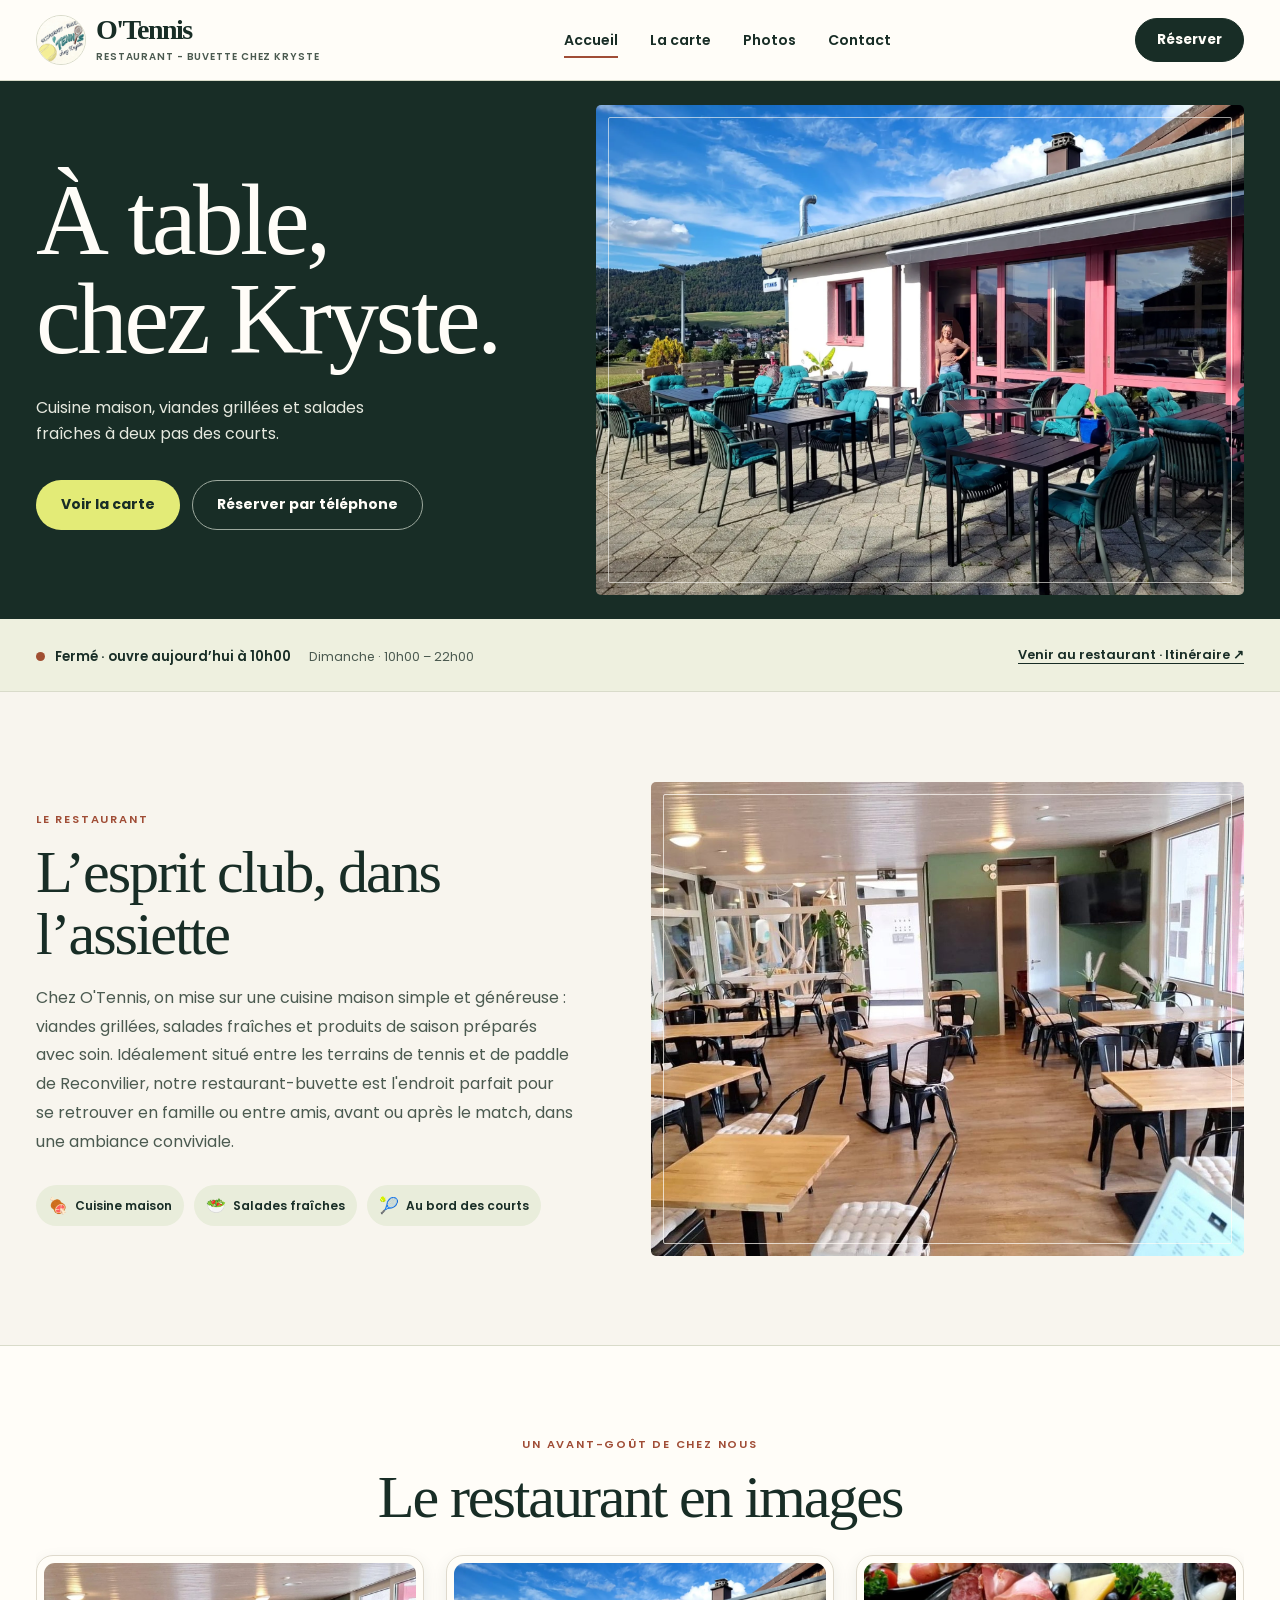
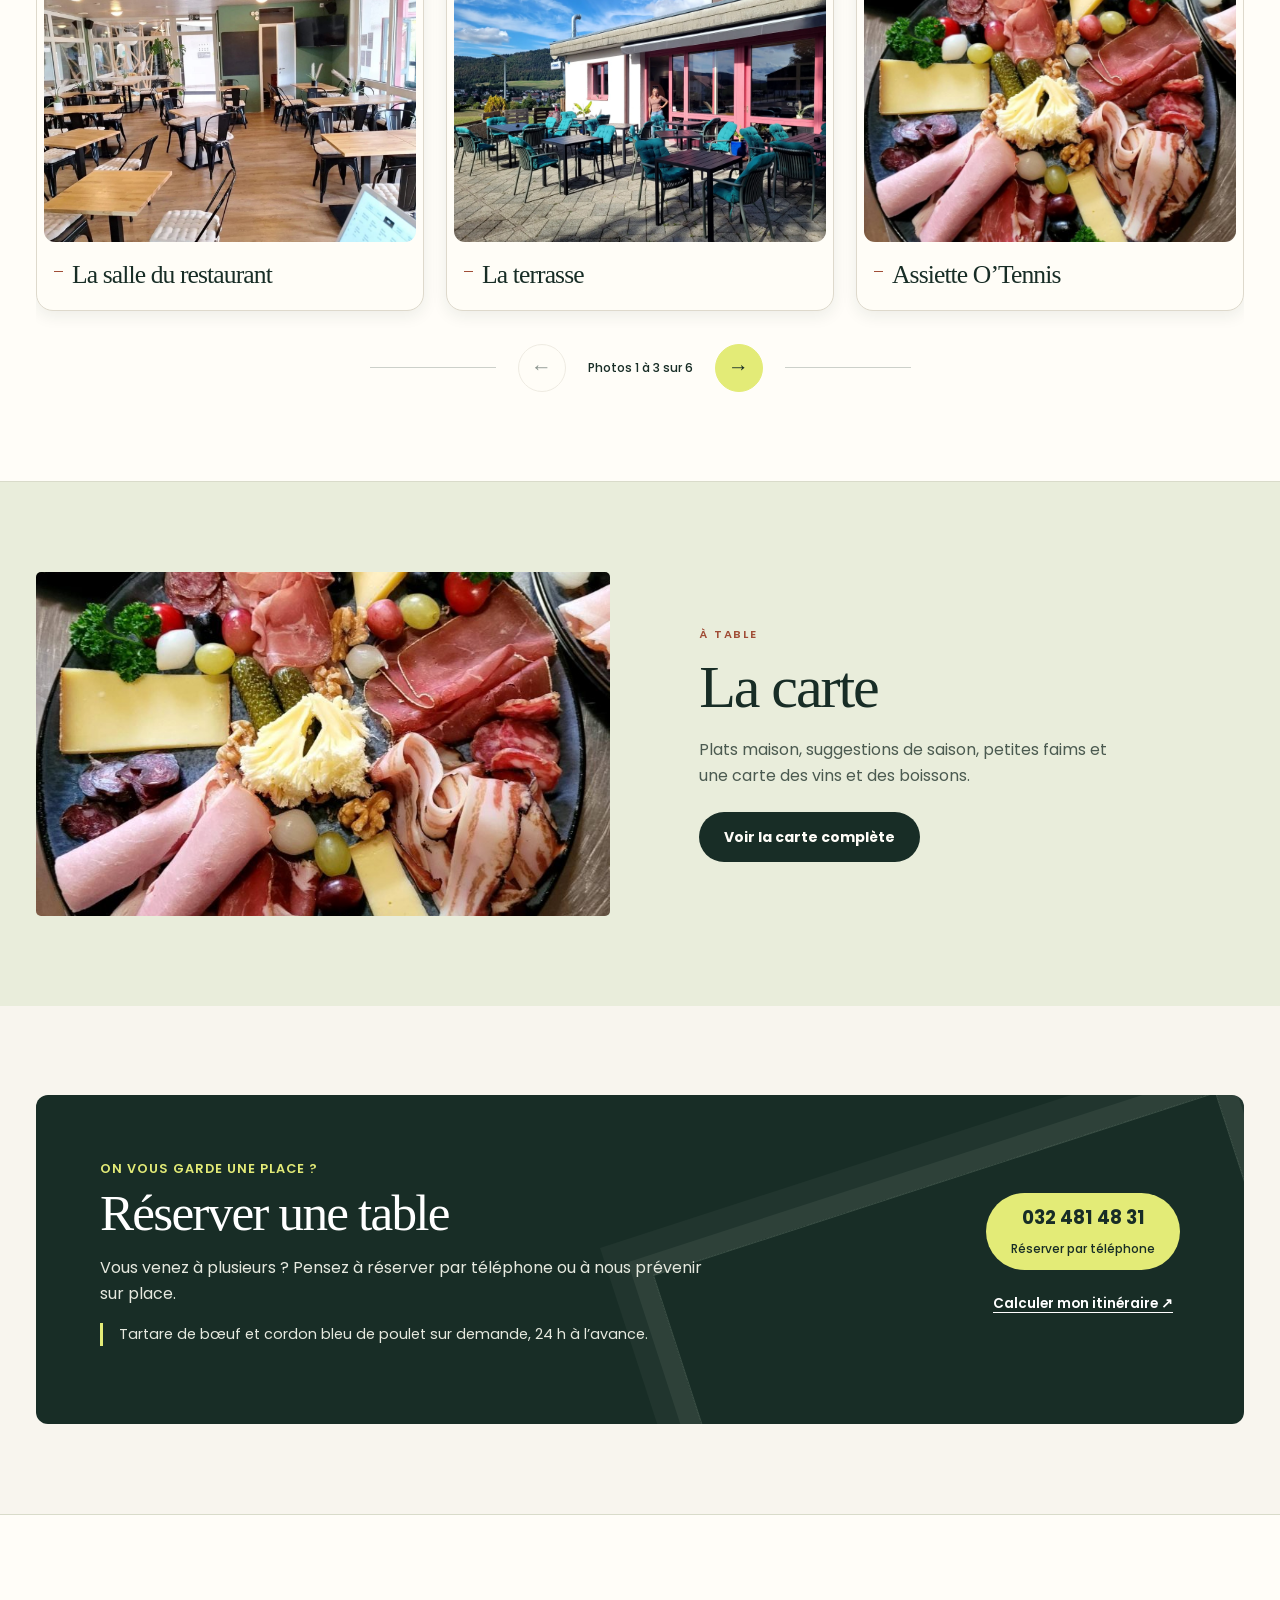
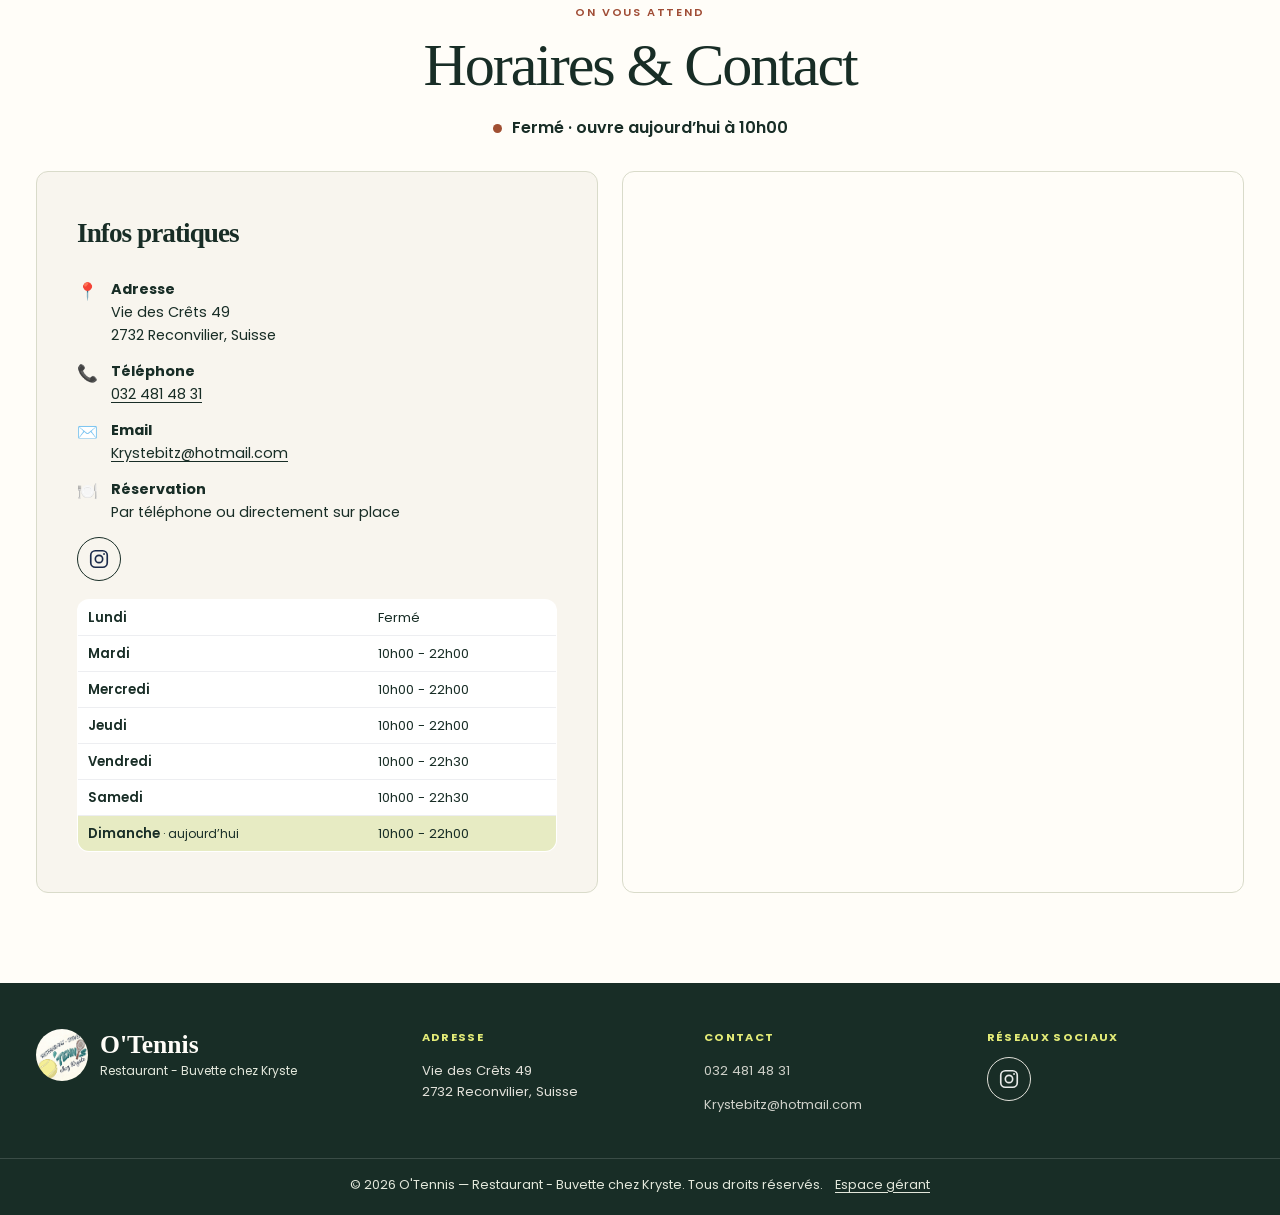
==== index.html @ 06b56db8 "Version de demonstration O'Tennis" ====
<!DOCTYPE html>
<html lang="fr">

<head>
  <meta charset="UTF-8">
  <meta name="viewport" content="width=device-width, initial-scale=1.0">
  <meta http-equiv="Content-Security-Policy"
    content="default-src 'self'; script-src 'self'; style-src 'self' 'unsafe-inline'; font-src 'self'; img-src 'self' data:; frame-src https://www.google.com; connect-src 'self'; base-uri 'self'; form-action 'self'; object-src 'none';">
  <meta name="referrer" content="strict-origin-when-cross-origin">
  <meta name="theme-color" content="#182d26">
  <title>O'Tennis - Restaurant Buvette chez Kryste | Reconvilier</title>
  <meta name="description"
    content="Restaurant-buvette O'Tennis chez Kryste, au cœur du club de tennis et paddle de Reconvilier. Cuisine maison, viandes, salades fraîches, ambiance sportive et conviviale.">
  <link rel="canonical" href="https://restaurant-buvette-otennis.ch/index.html">

  <!-- Apercu de partage (WhatsApp, Facebook, etc.) -->
  <meta property="og:type" content="website">
  <meta property="og:locale" content="fr_CH">
  <meta property="og:title" content="O'Tennis - Restaurant Buvette chez Kryste | Reconvilier">
  <meta property="og:description"
    content="Restaurant-buvette au cœur du club de tennis et paddle de Reconvilier. Cuisine maison, viandes grillées et salades fraîches.">
  <meta property="og:url" content="https://restaurant-buvette-otennis.ch/index.html">
  <meta property="og:image" content="https://restaurant-buvette-otennis.ch/image/gallery/terrasse.webp">
  <meta name="twitter:card" content="summary_large_image">
  <meta name="twitter:title" content="O'Tennis - Restaurant Buvette chez Kryste | Reconvilier">
  <meta name="twitter:description"
    content="Restaurant-buvette au cœur du club de tennis et paddle de Reconvilier. Cuisine maison, viandes grillées et salades fraîches.">
  <meta name="twitter:image" content="https://restaurant-buvette-otennis.ch/image/gallery/terrasse.webp">

  <!-- Polices : Caveat (titres) et Poppins (texte courant), hebergees localement dans fonts/ -->
  <link rel="stylesheet" href="style.css">
  <link rel="stylesheet" href="redesign.css">
  <link rel="stylesheet" href="gallery.css">

  <link rel="icon" type="image/png" sizes="32x32" href="image/favicon-32.png">
  <link rel="icon" type="image/png" sizes="192x192" href="image/favicon-192.png">
  <link rel="apple-touch-icon" sizes="180x180" href="image/apple-touch-icon.png">

  <!-- Donnees structurees pour les moteurs de recherche (horaires, adresse, telephone) -->
  <script type="application/ld+json">
  {
    "@context": "https://schema.org",
    "@type": "Restaurant",
    "name": "O'Tennis - Restaurant Buvette chez Kryste",
    "image": "https://restaurant-buvette-otennis.ch/image/gallery/terrasse.webp",
    "url": "https://restaurant-buvette-otennis.ch/",
    "telephone": "+41324814831",
    "servesCuisine": "Suisse",
    "priceRange": "CHF",
    "address": {
      "@type": "PostalAddress",
      "streetAddress": "Vie des Crêts 49",
      "postalCode": "2732",
      "addressLocality": "Reconvilier",
      "addressCountry": "CH"
    },
    "menu": "https://restaurant-buvette-otennis.ch/menu.html",
    "openingHoursSpecification": [
      {
        "@type": "OpeningHoursSpecification",
        "dayOfWeek": ["Tuesday", "Wednesday", "Thursday", "Sunday"],
        "opens": "10:00",
        "closes": "22:00"
      },
      {
        "@type": "OpeningHoursSpecification",
        "dayOfWeek": ["Friday", "Saturday"],
        "opens": "10:00",
        "closes": "22:30"
      }
    ]
  }
  </script>
</head>

<body data-page="home">
  <a class="skip-link" href="#contenu">Aller au contenu</a>

  <!-- ===================== HEADER ===================== -->
  <header class="site-header">
    <div class="header-inner">
      <a href="#accueil" class="logo-bloc">
        <!-- Logo officiel du restaurant -->
        <img src="image/logo.jpeg" alt="Logo O'Tennis - Restaurant Buvette chez Kryste">
        <div class="logo-texte">
          <span class="logo-title">O'Tennis</span>
          <p>Restaurant - Buvette chez Kryste</p>
        </div>
      </a>

      <nav class="main-nav" id="main-nav" aria-label="Navigation principale">
        <a href="#accueil" class="actif" aria-current="page">Accueil</a>
        <a href="menu.html">La carte</a>
        <a href="#galerie">Photos</a>
        <a href="#contact">Contact</a>
      </nav>
      <a class="header-call" data-call href="tel:+41324814831">Réserver</a>
      <button class="nav-toggle" aria-label="Ouvrir le menu de navigation" aria-expanded="false" aria-controls="main-nav">&#9776;</button>
    </div>
  </header>

  <main id="contenu" tabindex="-1">
  <!-- ===================== HERO / ACCUEIL ===================== -->
  <section class="hero" id="accueil">
    <div class="container hero-layout">
      <div class="hero-copy">
        <h1 class="hero-title">À table,
chez Kryste.</h1>
        <p class="accroche">Cuisine maison, viandes grillées et salades fraîches à deux pas des courts.</p>
        <div class="hero-actions">
          <a href="menu.html" class="btn" data-menu-button>Voir la carte</a>
          <a href="tel:+41324814831" class="btn btn-secondaire" data-call>Réserver par téléphone</a>
        </div>
      </div>
      <figure class="hero-image">
        <img src="image/gallery/terrasse.webp" alt="Terrasse du restaurant O’Tennis avec vue sur les collines de Reconvilier" width="2000" height="1500" fetchpriority="high">
      </figure>
    </div>
  </section>

  <div class="visit-bar">
    <div class="container visit-bar-inner">
      <div class="visit-hours">
        <p class="opening-status" data-opening-status role="status" aria-live="polite">Consultez nos horaires</p>
        <p data-today-hours>Du mardi au dimanche dès 10h00</p>
      </div>
      <a class="directions-link" data-directions href="https://www.google.com/maps/dir/?api=1&amp;destination=Vie+des+Cr%C3%AAts+49%2C+2732+Reconvilier">Venir au restaurant · Itinéraire ↗</a>
    </div>
  </div>

  <section id="menu-du-jour" class="daily-menu" aria-labelledby="daily-menu-title" hidden></section>

  <!-- ===================== PRESENTATION ===================== -->
  <section class="alt" id="presentation">
    <div class="container presentation">
      <div class="presentation-texte">
        <p class="section-soustitre">Le restaurant</p>
        <h2>L’esprit club, dans l’assiette</h2>
        <p>
          Chez O'Tennis, on mise sur une cuisine maison simple et généreuse : viandes grillées, salades fraîches
          et produits de saison préparés avec soin. Idéalement situé entre les terrains de tennis et de paddle
          de Reconvilier, notre restaurant-buvette est l'endroit parfait pour se retrouver en famille ou entre amis,
          avant ou après le match, dans une ambiance conviviale.
        </p>

        <div class="atouts">
          <div class="atout">
            <span class="emoji">🍖</span>
            Cuisine maison
          </div>
          <div class="atout">
            <span class="emoji">🥗</span>
            Salades fraîches
          </div>
          <div class="atout">
            <span class="emoji">🎾</span>
            Au bord des courts
          </div>
        </div>
      </div>

      <div class="presentation-image">
        <img id="photo-terrasse" src="image/gallery/salle.jpg" alt="La salle du restaurant O’Tennis" width="1600" height="904" loading="lazy" decoding="async">
      </div>
    </div>
  </section>

  <section id="galerie" aria-labelledby="gallery-title">
    <div class="container">
      <p class="section-soustitre">Un avant-goût de chez nous</p>
      <h2 id="gallery-title" class="section-titre">Le restaurant en images</h2>
      <div id="gallery-grid" class="gallery-grid">
        <figure class="gallery-card"><a class="gallery-photo-link" href="image/gallery/salle.jpg"><img src="image/gallery/salle.jpg" alt="La salle du restaurant" loading="lazy" width="800" height="600"></a><figcaption><h3>La salle du restaurant</h3></figcaption></figure>
        <figure class="gallery-card"><a class="gallery-photo-link" href="image/gallery/terrasse.webp"><img src="image/gallery/terrasse.webp" alt="La terrasse du restaurant" loading="lazy" width="800" height="600"></a><figcaption><h3>La terrasse</h3></figcaption></figure>
        <figure class="gallery-card"><a class="gallery-photo-link" href="image/gallery/plat-assiette.jpg"><img src="image/gallery/plat-assiette.jpg" alt="Assortiment de charcuterie et de fromages" loading="lazy" width="800" height="600"></a><figcaption><h3>Assiette O’Tennis</h3></figcaption></figure>
        <figure class="gallery-card"><a class="gallery-photo-link" href="image/gallery/plat-tagliata.jpg"><img src="image/gallery/plat-tagliata.jpg" alt="Tagliata de bœuf sur roquette avec parmesan et frites" loading="lazy" width="800" height="600"></a><figcaption><h3>Tagliata de bœuf</h3></figcaption></figure>
        <figure class="gallery-card"><a class="gallery-photo-link" href="image/gallery/plat-poulet.jpg"><img src="image/gallery/plat-poulet.jpg" alt="Blanc de poulet à la crème avec frites et tomate provençale" loading="lazy" width="800" height="600"></a><figcaption><h3>Blanc de poulet à la crème</h3></figcaption></figure>
        <figure class="gallery-card"><a class="gallery-photo-link" href="image/gallery/plat-tartare.jpg"><img src="image/gallery/plat-tartare.jpg" alt="Tartare de bœuf avec toasts, frites et condiments" loading="lazy" width="800" height="600"></a><figcaption><h3>Tartare de bœuf</h3></figcaption></figure>
      </div>
    </div>
  </section>

  <!-- ===================== MENU (apercu) ===================== -->
  <section id="menu" class="menu-teaser">
    <div class="container menu-teaser-layout">
      <div class="menu-teaser-photo">
        <img src="image/gallery/plat-assiette.jpg" alt="L’assiette de charcuterie et de fromages d’O’Tennis" width="788" height="1050" loading="lazy" decoding="async">
      </div>
      <div class="menu-teaser-copy">
        <p class="section-soustitre">À table</p>
        <h2 class="section-titre">La carte</h2>
        <p class="menu-teaser-description">Plats maison, suggestions de saison, petites faims et une carte des vins et des boissons.</p>
        <a href="menu.html" class="btn">Voir la carte complète</a>
      </div>
    </div>
  </section>

  <section id="reserver" class="reservation-section" aria-labelledby="reservation-title">
    <div class="container">
      <div class="reservation-card">
        <div>
          <p class="reservation-eyebrow">On vous garde une place ?</p>
          <h2 id="reservation-title">Réserver une table</h2>
          <p data-group-reservation>Vous venez à plusieurs ? Pensez à réserver par téléphone ou à nous prévenir sur place.</p>
          <p class="reservation-note" data-preorder-note>Tartare de bœuf et cordon bleu de poulet sur demande, 24 h à l’avance.</p>
        </div>
        <div class="reservation-actions">
          <a class="btn" data-call href="tel:+41324814831"><span data-phone-number>032 481 48 31</span><small>Réserver par téléphone</small></a>
          <a class="directions-link" data-directions href="https://www.google.com/maps/dir/?api=1&amp;destination=Vie+des+Cr%C3%AAts+49%2C+2732+Reconvilier">Calculer mon itinéraire ↗</a>
        </div>
      </div>
    </div>
  </section>

  <!-- ===================== HORAIRES & CONTACT ===================== -->
  <section class="alt" id="contact">
    <div class="container">
      <p class="section-soustitre">On vous attend</p>
      <h2 class="section-titre">Horaires &amp; Contact</h2>
      <p class="contact-status opening-status" data-opening-status role="status" aria-live="polite">Consultez nos horaires</p>

      <div class="contact-grille">
        <div class="bloc-infos">
          <h3 class="contact-panel-title">Infos pratiques</h3>
          <div class="ligne-info">
            <span class="emoji">📍</span>
            <div>
              <strong>Adresse</strong><br>
              Vie des Crêts 49<br>
              2732 Reconvilier, Suisse
            </div>
          </div>
          <div class="ligne-info">
            <span class="emoji">📞</span>
            <div>
              <strong>Téléphone</strong><br>
              <a href="tel:+41324814831">032 481 48 31</a>
            </div>
          </div>
          <div class="ligne-info">
            <span class="emoji">✉️</span>
            <div>
              <strong>Email</strong><br>
              <!-- EMPLACEMENT : email à ajouter -->
              <a href="#" data-email-user="Krystebitz" data-email-domaine="hotmail.com">Email</a>
              <noscript>Activez JavaScript pour voir l'adresse, ou appelez-nous directement.</noscript>
            </div>
          </div>
          <div class="ligne-info">
            <span class="emoji">🍽️</span>
            <div>
              <strong>Réservation</strong><br>
              Par téléphone ou directement sur place
            </div>
          </div>

          <div class="contact-reseaux">
            <a class="instagram-link" href="https://www.instagram.com/otennis_chez_kryste/" target="_blank"
              rel="noopener noreferrer" aria-label="Instagram (nouvel onglet)" title="Instagram">
              <img src="image/instagram.svg" width="22" height="22" alt="">
            </a>
          </div>

          <table class="horaires">
            <tr>
              <td>Lundi</td>
              <td>Fermé</td>
            </tr>
            <tr>
              <td>Mardi</td>
              <td>10h00 - 22h00</td>
            </tr>
            <tr>
              <td>Mercredi</td>
              <td>10h00 - 22h00</td>
            </tr>
            <tr>
              <td>Jeudi</td>
              <td>10h00 - 22h00</td>
            </tr>
            <tr>
              <td>Vendredi</td>
              <td>10h00 - 22h30</td>
            </tr>
            <tr>
              <td>Samedi</td>
              <td>10h00 - 22h30</td>
            </tr>
            <tr>
              <td>Dimanche</td>
              <td>10h00 - 22h00</td>
            </tr>
          </table>
        </div>

        <div class="carte-embed">
          <!-- Carte Google Maps : Vie des Crêts 49, 2732 Reconvilier -->
          <iframe src="https://www.google.com/maps?q=Vie+des+Cr%C3%AAts+49,+2732+Reconvilier,+Suisse&output=embed"
            loading="lazy" referrerpolicy="strict-origin-when-cross-origin" title="Carte - O'Tennis Reconvilier"
            sandbox="allow-scripts allow-same-origin allow-popups allow-popups-to-escape-sandbox">
          </iframe>
        </div>
      </div>
    </div>
  </section>
  </main>

  <!-- ===================== FOOTER ===================== -->
  <footer class="site-footer">
    <div class="container footer-inner">
      <div class="footer-col footer-logo">
        <img src="image/logo.jpeg" alt="Logo O'Tennis">
        <div>
          <strong>O'Tennis</strong><br>
          Restaurant - Buvette chez Kryste
        </div>
      </div>

      <div class="footer-col">
        <h4>Adresse</h4>
        <p>Vie des Crêts 49<br>2732 Reconvilier, Suisse</p>
      </div>

      <div class="footer-col">
        <h4>Contact</h4>
        <p><a href="tel:+41324814831">032 481 48 31</a></p>
        <!-- EMPLACEMENT : email -->
        <a href="#" data-email-user="Krystebitz" data-email-domaine="hotmail.com">Email</a>
        <noscript><br>Activez JavaScript pour voir l'adresse email.</noscript>
      </div>

      <div class="footer-col">
        <h4>Réseaux sociaux</h4>
        <div class="footer-reseaux">
          <a class="instagram-link" href="https://www.instagram.com/otennis_chez_kryste/" target="_blank"
            rel="noopener noreferrer" aria-label="Instagram (nouvel onglet)" title="Instagram">
            <img src="image/instagram.svg" width="22" height="22" alt="">
          </a>
        </div>
      </div>
    </div>

    <div class="footer-bas">
      &copy; <span id="annee-courante"></span> O'Tennis - Restaurant Buvette chez Kryste. Tous droits réservés.
      <a class="manager-link" href="admin/">Espace gérant</a>
    </div>
  </footer>

  <script src="script.js"></script>
  <script src="opening-hours.js"></script>
  <script src="gallery-carousel.js"></script>
  <script src="gallery.js"></script>
  <script src="content.js"></script>
</body>

</html>
---- style.css ----
/* ===========================================================
   O'Tennis - Restaurant Buvette chez Kryste
   Feuille de style principale
   =========================================================== */

/* Polices hebergees localement (fonts/) au lieu du CDN Google Fonts,
   pour eviter l'envoi de l'IP des visiteurs a Google. */
@font-face {
  font-family: 'Caveat';
  font-style: normal;
  font-weight: 600;
  font-display: swap;
  src: url('fonts/caveat-600.woff2') format('woff2');
}

@font-face {
  font-family: 'Caveat';
  font-style: normal;
  font-weight: 700;
  font-display: swap;
  src: url('fonts/caveat-700.woff2') format('woff2');
}

@font-face {
  font-family: 'Poppins';
  font-style: normal;
  font-weight: 400;
  font-display: swap;
  src: url('fonts/poppins-400.woff2') format('woff2');
}

@font-face {
  font-family: 'Poppins';
  font-style: normal;
  font-weight: 500;
  font-display: swap;
  src: url('fonts/poppins-500.woff2') format('woff2');
}

@font-face {
  font-family: 'Poppins';
  font-style: normal;
  font-weight: 600;
  font-display: swap;
  src: url('fonts/poppins-600.woff2') format('woff2');
}

@font-face {
  font-family: 'Poppins';
  font-style: normal;
  font-weight: 700;
  font-display: swap;
  src: url('fonts/poppins-700.woff2') format('woff2');
}

:root {
  --color-creme: #FAF6EC;
  --color-vert-tennis: #7FB069;
  --color-bleu-marine: #1B2A4A;
  --color-jaune-balle: #D4D94A;
  --color-blanc: #FFFFFF;
  --color-texte: #2B2B2B;

  --font-titre: 'Caveat', 'Segoe Script', cursive;
  --font-texte: 'Poppins', 'Segoe UI', Arial, sans-serif;

  --rayon: 14px;
  --ombre: 0 4px 14px rgba(27, 42, 74, 0.12);
}

* {
  box-sizing: border-box;
}

html {
  scroll-behavior: smooth;
}

body {
  margin: 0;
  font-family: var(--font-texte);
  background-color: var(--color-creme);
  color: var(--color-texte);
  line-height: 1.6;
}

img {
  max-width: 100%;
  display: block;
}

h1,
h2,
h3 {
  font-family: var(--font-titre);
  color: var(--color-bleu-marine);
  letter-spacing: 0.5px;
}

a {
  color: inherit;
  text-decoration: none;
}

.container {
  max-width: 1100px;
  margin: 0 auto;
  padding: 0 20px;
}

/* ===================== HEADER ===================== */

.site-header {
  background-color: var(--color-blanc);
  box-shadow: var(--ombre);
  position: sticky;
  top: 0;
  z-index: 100;
}

.header-inner {
  display: flex;
  align-items: center;
  justify-content: space-between;
  padding: 12px 20px;
  max-width: 1100px;
  margin: 0 auto;
  flex-wrap: wrap;
  gap: 12px;
}

.logo-bloc {
  display: flex;
  align-items: center;
  gap: 14px;
  text-decoration: none;
}

/* Emplacement du logo : remplacer image/logo.jpeg par le fichier definitif si besoin */
.logo-bloc img {
  height: 64px;
  width: auto;
  border-radius: 50%;
}

.logo-texte h1 {
  margin: 0;
  font-size: 1.8rem;
  line-height: 1;
}

.logo-texte p {
  margin: 0;
  font-size: 0.85rem;
  color: var(--color-vert-tennis);
  font-weight: 600;
  text-transform: uppercase;
  letter-spacing: 1px;
}

nav.main-nav {
  display: flex;
  gap: 24px;
}

nav.main-nav a {
  font-weight: 600;
  color: var(--color-bleu-marine);
  padding: 8px 4px;
  border-bottom: 3px solid transparent;
  transition: border-color 0.2s ease, color 0.2s ease;
}

nav.main-nav a:hover,
nav.main-nav a.actif {
  border-color: var(--color-vert-tennis);
  color: var(--color-vert-tennis);
}

.nav-toggle {
  display: none;
  background: none;
  border: none;
  font-size: 1.8rem;
  color: var(--color-bleu-marine);
  cursor: pointer;
}

.logo-bloc { min-width: 0; }
.main-nav { order: 2; }
.header-call {
  order: 3;
  display: inline-flex;
  align-items: center;
  justify-content: center;
  min-height: 44px;
  padding: 10px 16px;
  border-radius: 50px;
  background: var(--color-jaune-balle);
  color: var(--color-bleu-marine);
  font-size: 0.85rem;
  font-weight: 700;
  white-space: nowrap;
}
.header-call:hover { background: #c8ce38; }
.nav-toggle { order: 4; min-width: 44px; min-height: 44px; }

/* ===================== HERO ===================== */

.hero {
  position: relative;
  background-color: var(--color-bleu-marine);
  color: var(--color-blanc);
  padding: 90px 20px;
  text-align: center;
}

.hero h2 {
  color: var(--color-blanc);
  font-size: 3rem;
  margin: 0 0 10px;
}

.hero p.accroche {
  font-size: 1.25rem;
  max-width: 600px;
  margin: 0 auto 30px;
}

.horaires-rapides {
  display: flex;
  flex-wrap: wrap;
  justify-content: center;
  gap: 16px;
  margin-bottom: 30px;
}

.horaires-rapides .case {
  background: rgba(255, 255, 255, 0.12);
  border: 1px solid rgba(255, 255, 255, 0.35);
  border-radius: var(--rayon);
  padding: 10px 18px;
  font-size: 0.95rem;
}

.btn {
  display: inline-block;
  background-color: var(--color-jaune-balle);
  color: var(--color-bleu-marine);
  font-weight: 700;
  padding: 14px 32px;
  border-radius: 50px;
  box-shadow: var(--ombre);
  transition: transform 0.15s ease, background-color 0.15s ease;
}

.btn:hover {
  transform: translateY(-2px);
  background-color: var(--color-vert-tennis);
  color: var(--color-blanc);
}

.hero .btn + .btn {
  margin-left: 16px;
}

.hero-actions { display: flex; flex-wrap: wrap; justify-content: center; gap: 14px; }
.hero-actions .btn + .btn { margin-left: 0; }
.hero .btn-secondaire { color: var(--color-blanc); border-color: rgba(255, 255, 255, 0.65); }
.hero .btn-secondaire:hover { color: var(--color-bleu-marine); background: var(--color-blanc); }

/* ===================== VENIR / RESERVER ===================== */

.visit-bar { background: var(--color-blanc); border-bottom: 1px solid rgba(27, 42, 74, 0.1); }
.visit-bar-inner { display: flex; flex-wrap: wrap; justify-content: space-between; align-items: center; gap: 16px 30px; padding-block: 22px; }
.visit-hours p { margin: 0; }
.visit-hours [data-today-hours] { margin-top: 4px; color: #555; font-size: 0.85rem; }
.opening-status { color: var(--color-bleu-marine); font-weight: 600; overflow-wrap: anywhere; }
.opening-status::before { content: ''; display: inline-block; width: 9px; height: 9px; border-radius: 50%; margin-right: 10px; background: #8a8a8a; }
.opening-status[data-state="open"]::before { background: #37783b; }
.opening-status[data-state="closed"]::before { background: #a04f32; }
.directions-link { display: inline-flex; align-items: center; min-height: 44px; color: var(--color-bleu-marine); font-weight: 600; text-decoration: underline; text-underline-offset: 4px; }
.directions-link:hover { text-decoration-thickness: 2px; }
.contact-status { text-align: center; margin: 0 0 30px; }
.horaires tr.is-today { background: #f0f2cf; }
.horaires tr.is-today td:first-child::after { content: ' · aujourd’hui'; font-size: 0.75rem; font-weight: 400; }
.reservation-section { scroll-margin-top: 110px; }
.reservation-card { display: grid; grid-template-columns: minmax(0, 1fr) auto; gap: 40px; align-items: center; padding: 36px 40px; border-radius: var(--rayon); color: var(--color-blanc); background: var(--color-bleu-marine); }
.reservation-eyebrow { margin: 0 0 6px; text-transform: uppercase; color: var(--color-jaune-balle); font-weight: 600; letter-spacing: 1px; font-size: 0.8rem; }
.reservation-card h2 { margin: 0 0 12px; color: var(--color-blanc); font-size: 2.4rem; }
.reservation-card p { max-width: 620px; }
.reservation-note { padding-left: 16px; border-left: 3px solid var(--color-jaune-balle); font-size: 0.9rem; }
.reservation-actions { display: flex; flex-direction: column; align-items: center; gap: 12px; }
.reservation-actions .btn { text-align: center; }
.reservation-actions .btn small { display: block; margin-top: 2px; font-size: 0.75rem; font-weight: 500; }
.reservation-actions .directions-link { color: var(--color-blanc); font-size: 0.85rem; }

.btn-secondaire {
  background-color: transparent;
  border: 2px solid var(--color-bleu-marine);
  color: var(--color-bleu-marine);
}

.btn-secondaire:hover {
  background-color: var(--color-bleu-marine);
  color: var(--color-blanc);
}

/* ===================== SECTIONS GENERALES ===================== */

section {
  padding: 60px 0;
}

section.alt {
  background-color: var(--color-blanc);
}

.section-titre {
  text-align: center;
  margin-bottom: 10px;
  font-size: 2.4rem;
}

.section-soustitre {
  text-align: center;
  color: var(--color-vert-tennis);
  font-weight: 600;
  margin-bottom: 40px;
  text-transform: uppercase;
  letter-spacing: 1px;
  font-size: 0.9rem;
}

/* ===================== MENU DU JOUR ===================== */

.daily-menu[hidden], .daily-menu-photo[hidden] { display: none; }

.daily-menu {
  padding: 40px 0;
  scroll-margin-top: 100px;
}

.daily-menu-card {
  display: flex;
  flex-wrap: wrap;
  overflow: hidden;
  background: var(--color-blanc);
  border: 1px solid rgba(27, 42, 74, 0.12);
  border-top: 5px solid var(--color-jaune-balle);
  border-radius: var(--rayon);
  box-shadow: var(--ombre);
}

.daily-menu-content { flex: 1 1 440px; padding: 30px 36px; min-width: 0; }
.daily-menu-heading { display: flex; flex-wrap: wrap; align-items: center; justify-content: space-between; gap: 16px; }
.daily-menu-eyebrow { margin: 0 0 4px; color: var(--color-bleu-marine); font-size: 0.78rem; font-weight: 600; letter-spacing: 1px; text-transform: uppercase; }
.daily-menu h2 { margin: 0; font-size: 2.6rem; line-height: 1.1; }
.daily-menu-date { display: block; margin-top: 8px; font-size: 0.85rem; color: #555; }
.daily-menu-price { margin: 0; padding: 10px 18px; border-radius: 50px; background: var(--color-jaune-balle); color: var(--color-bleu-marine); font-size: 1.15rem; font-weight: 700; }
.daily-menu-courses { display: grid; gap: 14px; margin: 24px 0 0; }
.daily-menu-course { border-top: 1px solid rgba(27, 42, 74, 0.1); padding-top: 12px; }
.daily-menu-course dt { font-size: 0.75rem; color: #555; font-weight: 600; text-transform: uppercase; letter-spacing: 0.6px; }
.daily-menu-course dd { margin: 3px 0 0; white-space: pre-line; }
.daily-menu-content, .daily-menu-price { overflow-wrap: anywhere; }
.daily-menu-photo { flex: 1 1 260px; width: 32%; max-height: 400px; object-fit: cover; }

@media (max-width: 600px) {
  .daily-menu { padding: 24px 0; }
  .daily-menu-content { padding: 24px; }
  .daily-menu-photo { width: 100%; flex-basis: 100%; max-height: 240px; }
}

/* ===================== PRESENTATION ===================== */

.presentation {
  display: flex;
  align-items: center;
  gap: 40px;
  flex-wrap: wrap;
}

.presentation-texte {
  flex: 1 1 320px;
}

.presentation-image {
  flex: 1 1 320px;
}

/* Emplacement photo du lieu / des plats */
.presentation-image img {
  width: 100%;
  height: auto;
  aspect-ratio: 4 / 3;
  border-radius: var(--rayon);
  box-shadow: var(--ombre);
  object-fit: cover;
  object-position: center;
  background-color: #e9e4d4;
}

.presentation-image img.photo-manquante {
  display: flex;
  align-items: center;
  justify-content: center;
  color: #1B2A4A;
  font-weight: 600;
}

.atouts {
  display: flex;
  gap: 20px;
  flex-wrap: wrap;
  margin-top: 30px;
}

.atouts .atout {
  flex: 1 1 150px;
  text-align: center;
  background-color: var(--color-creme);
  padding: 16px;
  border-radius: var(--rayon);
}

.atouts .atout .emoji {
  font-size: 2rem;
  display: block;
  margin-bottom: 6px;
}

/* ===================== MENU ===================== */

.menu-nav {
  display: flex;
  flex-wrap: wrap;
  justify-content: center;
  gap: 10px;
  margin-bottom: 40px;
}

.menu-nav a {
  background-color: var(--color-blanc);
  border: 1px solid var(--color-vert-tennis);
  color: var(--color-bleu-marine);
  padding: 8px 16px;
  border-radius: 50px;
  font-size: 0.9rem;
  font-weight: 600;
}

.menu-nav a:hover {
  background-color: var(--color-vert-tennis);
  color: var(--color-blanc);
}

.menu-nav [role="tab"] { min-height: 44px; text-align: center; }
.menu-nav [aria-selected="true"] { background: var(--color-bleu-marine); border-color: var(--color-bleu-marine); color: var(--color-blanc); }
.categorie-menu[hidden] { display: none; }
.categorie-menu[role="tabpanel"]:focus-visible { outline: 3px solid var(--color-vert-tennis); outline-offset: 8px; }

.categorie-menu {
  margin-bottom: 50px;
  scroll-margin-top: 90px;
}

.categorie-menu h3 {
  font-size: 1.9rem;
  border-bottom: 3px solid var(--color-jaune-balle);
  display: inline-block;
  padding-bottom: 4px;
  margin-bottom: 6px;
}

.menu-group-title { color: var(--color-bleu-marine); margin-top: 24px; }
.menu-notice { text-align: center; }
.liste-simple .menu-list-content { min-width: 0; flex: 1; }
.liste-simple .plat-entete { flex-wrap: wrap; }
.liste-simple .plat-prix { color: var(--color-texte); white-space: normal; }
.menu-item-name { overflow-wrap: anywhere; }
.plat-photo[hidden], .article-photo[hidden] { display: none; }
.restaurant-announcement { background: var(--color-jaune-balle); padding: 18px 0; color: var(--color-bleu-marine); }
.restaurant-announcement p { white-space: pre-line; margin-block: 0; font-weight: 500; }
.presentation-texte > p:not(.section-soustitre), .plat-description { white-space: pre-line; }
.manager-link { display: inline-block; margin-left: 16px; text-decoration: underline; text-underline-offset: 3px; }
a:focus-visible, button:focus-visible { outline: 3px solid var(--color-vert-tennis); outline-offset: 4px; }
@media (prefers-reduced-motion: reduce) { html { scroll-behavior: auto; } }

/* Apparition douce des blocs, uniquement quand le navigateur les affiche. */
@media (prefers-reduced-motion: no-preference) {
  .scroll-reveal {
    animation: scroll-reveal 650ms cubic-bezier(0.22, 1, 0.36, 1);
  }

  .scroll-reveal:focus-within {
    animation: none;
  }

  @keyframes scroll-reveal {
    from { opacity: 0; transform: translateY(24px); }
    to { opacity: 1; transform: translateY(0); }
  }
}

.categorie-note {
  font-style: italic;
  color: var(--color-vert-tennis);
  margin-top: -4px;
  margin-bottom: 20px;
  font-size: 0.9rem;
}

.plats {
  display: grid;
  grid-template-columns: repeat(auto-fill, minmax(280px, 1fr));
  gap: 18px;
  align-items: start;
}

.plat {
  background-color: var(--color-blanc);
  border-radius: var(--rayon);
  padding: 16px 20px;
  box-shadow: var(--ombre);
}

/* Photo d'article (optionnelle) : reste absente si aucun fichier n'est fourni dans image/articles/ */
.plat-photo {
  width: 100%;
  height: 120px;
  object-fit: contain;
  object-position: center;
  border-radius: 8px;
  margin-bottom: 12px;
  display: block;
}

.plat-entete {
  display: flex;
  justify-content: space-between;
  align-items: baseline;
  gap: 10px;
}

.plat-entete h4 {
  margin: 0;
  font-size: 1.1rem;
  font-family: var(--font-texte);
  font-weight: 700;
  color: var(--color-bleu-marine);
}

.plat-prix {
  font-weight: 700;
  color: var(--color-vert-tennis);
  white-space: nowrap;
}

.plat-prix.indisponible {
  color: #B0795A;
  font-size: 0.85rem;
  font-style: italic;
}

.plat-description {
  margin: 6px 0 0;
  font-size: 0.92rem;
  color: #555;
}

.plat-tailles {
  display: flex;
  gap: 14px;
  font-size: 0.85rem;
  margin-top: 6px;
  color: var(--color-bleu-marine);
}

/* Liste simple (boissons, vins) */
.liste-simple {
  display: grid;
  grid-template-columns: repeat(auto-fill, minmax(240px, 1fr));
  gap: 12px 18px;
  list-style: none;
  padding: 0;
  margin: 0;
}

.liste-simple li {
  display: flex;
  align-items: center;
  gap: 10px;
  background-color: var(--color-blanc);
  border-radius: var(--rayon);
  box-shadow: var(--ombre);
  padding: 10px 18px;
}

/* Photo d'article (optionnelle) : reste absente si aucun fichier n'est fourni dans image/articles/ */
.article-photo {
  width: 40px;
  height: 40px;
  object-fit: cover;
  border-radius: 8px;
  flex-shrink: 0;
  display: block;
}

/* ===================== CONTACT / HORAIRES ===================== */

.contact-grille {
  display: grid;
  grid-template-columns: 1fr 1fr;
  gap: 40px;
}

.bloc-infos .ligne-info {
  display: flex;
  gap: 12px;
  margin-bottom: 18px;
  align-items: flex-start;
}

.bloc-infos .ligne-info .emoji {
  font-size: 1.4rem;
}

.contact-reseaux {
  margin-bottom: 18px;
}

.instagram-link {
  display: inline-flex;
  align-items: center;
  justify-content: center;
  width: 44px;
  height: 44px;
  border: 1px solid currentColor;
  border-radius: 50%;
}

.instagram-link img {
  display: block;
  width: 22px;
  height: 22px;
}

.instagram-link:hover {
  background-color: rgba(27, 42, 74, 0.08);
}

.instagram-link:focus-visible {
  outline: 2px solid currentColor;
  outline-offset: 4px;
}

table.horaires {
  width: 100%;
  border-collapse: collapse;
  margin-top: 10px;
  background-color: var(--color-blanc);
  border-radius: var(--rayon);
  overflow: hidden;
  box-shadow: var(--ombre);
}

table.horaires td {
  padding: 10px 16px;
  border-bottom: 1px solid rgba(27, 42, 74, 0.08);
}

table.horaires tr:last-child td {
  border-bottom: none;
}

table.horaires td:first-child {
  font-weight: 600;
  color: var(--color-bleu-marine);
}

.carte-embed {
  border-radius: var(--rayon);
  overflow: hidden;
  box-shadow: var(--ombre);
  min-height: 320px;
}

.carte-embed iframe {
  width: 100%;
  height: 100%;
  min-height: 320px;
  border: 0;
}

/* ===================== FOOTER ===================== */

footer.site-footer {
  background-color: var(--color-bleu-marine);
  color: var(--color-creme);
  padding: 40px 0 20px;
}

.footer-inner {
  display: flex;
  flex-wrap: wrap;
  justify-content: space-between;
  gap: 30px;
}

.footer-logo {
  display: flex;
  align-items: center;
  gap: 12px;
}

.footer-logo img {
  height: 50px;
  border-radius: 50%;
}

.footer-col h4 {
  color: var(--color-jaune-balle);
  font-family: var(--font-texte);
  font-size: 1rem;
  margin: 0 0 10px;
  text-transform: uppercase;
  letter-spacing: 1px;
}

.footer-col p,
.footer-col a {
  font-size: 0.9rem;
  color: var(--color-creme);
  opacity: 0.9;
}

.footer-reseaux {
  display: flex;
  gap: 12px;
  margin-top: 8px;
}

.footer-reseaux a {
  border: 1px solid var(--color-creme);
  border-radius: 50%;
  width: 34px;
  height: 34px;
  display: flex;
  align-items: center;
  justify-content: center;
  font-size: 0.9rem;
}

.footer-reseaux .instagram-link {
  width: 44px;
  height: 44px;
}

.footer-reseaux .instagram-link img {
  filter: brightness(0) invert(1);
}

.footer-reseaux .instagram-link:hover {
  background-color: rgba(255, 255, 255, 0.12);
}

.footer-bas {
  text-align: center;
  margin-top: 30px;
  padding-top: 16px;
  border-top: 1px solid rgba(255, 255, 255, 0.15);
  font-size: 0.8rem;
  opacity: 0.7;
}

/* ===================== RESPONSIVE ===================== */

@media (max-width: 768px) {
  .header-inner { flex-wrap: nowrap; gap: 10px; }
  .logo-bloc { margin-right: auto; }
  .reservation-card { grid-template-columns: 1fr; gap: 20px; padding: 28px; }
  .reservation-actions { align-items: flex-start; }
  nav.main-nav {
    display: none;
    position: absolute;
    top: 100%;
    left: 0;
    right: 0;
    background-color: var(--color-blanc);
    flex-direction: column;
    padding: 10px 20px 20px;
    box-shadow: var(--ombre);
  }

  nav.main-nav.ouvert {
    display: flex;
  }

  .nav-toggle {
    display: block;
  }

  .hero h2 {
    font-size: 2.1rem;
  }

  .hero p.accroche {
    font-size: 1.05rem;
  }

  .contact-grille {
    grid-template-columns: 1fr;
  }

  .presentation {
    flex-direction: column;
  }
}

@media (max-width: 520px) {
  .header-inner { padding-inline: 12px; gap: 8px; }
  .logo-bloc { gap: 8px; }
  .logo-bloc img { height: 42px; }
  .logo-texte h1 { font-size: 1.45rem; }
  .logo-texte p { display: none; }
  .header-call { font-size: 0.73rem; padding-inline: 12px; }
  .nav-toggle { padding: 0; min-width: 36px; }
  .hero { padding: 56px 0; }
  .hero-actions { flex-direction: column; align-items: center; }
  .hero-actions .btn { width: 100%; max-width: 320px; }
  .visit-bar-inner { gap: 8px; }
  .menu-nav { gap: 8px; margin-bottom: 24px; }
  .menu-nav a { padding: 10px 12px; font-size: 0.8rem; }
  .reservation-card { padding: 24px; }
}

@media print {
  .categorie-menu[hidden] { display: block !important; }
  .menu-nav, .header-call, .nav-toggle, .visit-bar, .reservation-section { display: none; }
  .site-header { position: static; }
  .categorie-menu { break-inside: avoid; }
}
---- redesign.css ----
/* The public pages share the colours and typography of the clubhouse. */
body[data-page] {
  --paper: #f8f5ee;
  --white-paper: #fffdf8;
  --ink: #182d26;
  --muted: #4b5a50;
  --tennis: #e3eb77;
  --clay: #a04d36;
  --line: #d9dbca;
  --color-creme: var(--paper);
  --color-bleu-marine: var(--ink);
  --color-vert-tennis: #49644a;
  --color-jaune-balle: var(--tennis);
  --color-texte: var(--ink);
  --font-titre: Georgia, 'Times New Roman', serif;
  --rayon: 12px;
  --ombre: 0 14px 32px rgba(24, 45, 38, 0.09);
}

.container, .header-inner { width: min(100% - 72px, 1240px); max-width: none; padding-inline: 0; }
body[data-page] section { scroll-margin-top: 100px; }
body[data-page] main:focus { outline: none; }
body[data-page] h1, body[data-page] h2, body[data-page] h3 { letter-spacing: -0.035em; }
.skip-link { position: fixed; inset: 8px auto auto 8px; z-index: 300; transform: translateY(-150%); padding: 12px 18px; background: var(--tennis); color: var(--ink); font-weight: 700; }
.skip-link:focus { transform: none; }
body[data-page] :is(a, button):focus-visible { outline: 3px solid var(--clay); outline-offset: 4px; }
body[data-page] :is(.hero, .menu-masthead, .reservation-card, .site-footer) :is(a, button):focus-visible { outline-color: var(--tennis); }

/* Masthead and shared actions */
.site-header { background: var(--white-paper); border-bottom: 1px solid var(--line); box-shadow: none; }
.header-inner { min-height: 80px; padding-block: 10px; column-gap: 20px; }
.logo-bloc { gap: 10px; }
.logo-bloc img { width: 50px; height: 50px; object-fit: cover; border: 1px solid var(--line); }
.logo-title { display: block; color: var(--ink); font: 700 1.75rem/1 var(--font-titre); letter-spacing: -0.055em; }
.logo-texte p { margin-top: 5px; color: var(--muted); font-size: 0.62rem; letter-spacing: 0.09em; }
nav.main-nav { gap: clamp(16px, 2.5vw, 34px); }
nav.main-nav a { position: relative; font-size: 0.88rem; border: 0; padding: 10px 0; }
nav.main-nav a.actif, nav.main-nav a:hover { color: var(--ink); }
nav.main-nav a.actif::after, nav.main-nav a:hover::after { content: ''; position: absolute; bottom: 3px; inset-inline: 0; height: 2px; background: var(--clay); }
.header-call { padding-inline: 21px; border: 1px solid var(--ink); background: var(--ink); color: var(--white-paper); }
.header-call:hover { border-color: var(--tennis); color: var(--ink); background: var(--tennis); }
.nav-toggle { border-radius: 50%; color: var(--ink); }
body[data-page] .btn { display: inline-flex; justify-content: center; align-items: center; min-height: 50px; gap: 8px; padding: 12px 24px; border: 1px solid transparent; box-shadow: none; color: var(--ink); background: var(--tennis); font-size: 0.875rem; line-height: 1.35; }
body[data-page] .btn:hover { color: var(--white-paper); background: var(--ink); border-color: currentColor; }
body[data-page] .btn-secondaire { background: transparent; border-color: currentColor; }
.visit-bar { background: #eef0df; border-bottom: 1px solid var(--line); }
.visit-bar-inner { padding-block: 14px; gap: 8px 24px; }
.visit-hours { display: flex; align-items: baseline; flex-wrap: wrap; gap: 0 18px; }
.visit-hours p { font-size: 0.82rem; }
.visit-hours [data-today-hours] { font-size: 0.78rem; color: var(--muted); }
.directions-link { font-size: 0.81rem; text-decoration-thickness: 1px; }
.directions-link:hover { text-decoration-thickness: 2px; }
.restaurant-announcement { padding-block: 14px; font-size: 0.875rem; }

/* Accueil */
body[data-page='home'] .hero { text-align: left; padding: 0; background: var(--ink); color: var(--white-paper); }
.hero-layout { display: grid; grid-template-columns: minmax(0, 0.88fr) minmax(0, 1.12fr); align-items: stretch; gap: clamp(20px, 4vw, 64px); }
.hero-copy { position: relative; align-self: center; padding-block: clamp(54px, 7vw, 108px); }
.hero-title { margin: 0; color: var(--white-paper); font: 400 clamp(3.75rem, 7.9vw, 7.6rem)/0.98 var(--font-titre); white-space: pre-line; overflow-wrap: anywhere; }
body[data-page='home'] .hero .accroche { max-width: 34ch; margin: 26px 0 32px; color: #e6e9df; font-size: clamp(0.95rem, 1.25vw, 1.12rem); line-height: 1.65; }
.hero-actions { justify-content: flex-start; gap: 12px; }
body[data-page='home'] .hero .btn:hover { background: var(--white-paper); color: var(--ink); }
body[data-page='home'] .hero .btn-secondaire { color: var(--white-paper); border-color: #9da99e; }
.hero-image { display: grid; position: relative; overflow: hidden; min-width: 0; min-height: 440px; margin: 24px 0; border-radius: 5px; }
.hero-image img { position: absolute; width: 100%; height: 100%; inset: 0; object-fit: cover; object-position: 49% 52%; }
.hero-image::after { content: ''; pointer-events: none; position: absolute; inset: 12px; border: 1px solid rgba(255, 253, 248, 0.6); border-radius: 2px; }

body[data-page='home'] section:not(.hero, .daily-menu) { padding-block: clamp(52px, 7vw, 96px); }
.section-soustitre { color: var(--clay); margin: 0 0 12px; font-size: 0.7rem; letter-spacing: 0.16em; }
.section-titre, .presentation-texte h2 { margin: 0 0 20px; font: 400 clamp(2.5rem, 4.7vw, 4.6rem)/1.02 var(--font-titre); }
body[data-page='home'] #presentation { background: var(--paper); }
.presentation { display: grid; grid-template-columns: minmax(0, 1fr) minmax(0, 1.1fr); gap: clamp(30px, 6vw, 100px); align-items: center; }
.presentation-texte .section-soustitre { text-align: left; }
.presentation-texte > p:not(.section-soustitre) { max-width: 55ch; margin: 0; color: var(--muted); line-height: 1.8; }
.presentation-image { position: relative; }
.presentation-image img { aspect-ratio: 5 / 4; border-radius: 5px; box-shadow: none; }
.presentation-image::after { content: ''; pointer-events: none; position: absolute; inset: 12px; border: 1px solid rgba(255, 253, 248, 0.7); border-radius: 2px; }
.atouts { gap: 10px; margin-top: 28px; }
.atouts .atout { display: flex; flex: 0 1 auto; align-items: center; gap: 7px; padding: 8px 12px; background: #e9eddb; color: var(--ink); border-radius: 50px; font-size: 0.75rem; font-weight: 600; }
.atouts .atout .emoji { margin: 0; font-size: 1rem; }

body[data-page='home'] #galerie { background: var(--white-paper); border-block: 1px solid var(--line); }
.menu-teaser { background: #e9eddb; }
.menu-teaser-layout { display: grid; grid-template-columns: minmax(0, 1fr) minmax(0, 0.95fr); gap: clamp(30px, 7vw, 100px); align-items: center; }
.menu-teaser-photo { overflow: hidden; border-radius: 5px; }
.menu-teaser-photo img { width: 100%; height: auto; aspect-ratio: 5 / 3; object-fit: cover; object-position: center 52%; }
.menu-teaser-copy :is(.section-soustitre, .section-titre) { text-align: left; }
.menu-teaser-copy > .menu-teaser-description { max-width: 42ch; margin: 0 0 24px; color: var(--muted); }
body[data-page] .menu-teaser .btn { background: var(--ink); color: var(--white-paper); }
body[data-page] .menu-teaser .btn:hover { color: var(--ink); background: var(--tennis); }

/* Daily specials, reservation and contact */
.daily-menu { background: #eef0df; padding-block: clamp(26px, 4vw, 46px); }
.daily-menu-card { display: block; border: 1px solid #ccd3bd; border-radius: var(--rayon); box-shadow: var(--ombre); background: var(--white-paper); }
.daily-menu-card.has-photo:has(.daily-menu-photo:not([hidden])) { display: grid; grid-template-columns: minmax(0, 1fr) minmax(0, 0.57fr); }
.daily-menu-content { padding: clamp(22px, 4vw, 46px); }
.daily-menu-eyebrow { color: var(--clay); letter-spacing: 0.15em; }
.daily-menu h2 { font: 400 clamp(2.2rem, 3vw, 3.5rem)/1 var(--font-titre); }
.daily-menu-date { color: var(--muted); }
.daily-menu-course dt { color: var(--clay); }
.daily-menu-photo { display: block; width: 100%; height: 100%; max-height: 470px; object-fit: cover; }
.reservation-section { background: var(--paper); }
.reservation-card { position: relative; isolation: isolate; overflow: hidden; gap: 30px; padding: clamp(26px, 5vw, 64px); border-radius: var(--rayon); }
.reservation-card::before { content: ''; position: absolute; inset: 22% -7% -116% 58%; z-index: -1; border: 1px solid #84968550; box-shadow: 0 0 0 20px #84968520, 0 0 0 42px #84968515; transform: rotate(-18deg); pointer-events: none; }
.reservation-card h2 { font: 400 clamp(2.3rem, 4vw, 4rem)/1.05 var(--font-titre); }
.reservation-card p:not(.reservation-eyebrow) { color: #e6e9df; }
.reservation-actions .btn { flex-direction: column; gap: 1px; white-space: nowrap; }
.reservation-actions .btn span { font-size: 1.15rem; font-variant-numeric: tabular-nums; }
.reservation-actions .btn:hover { border-color: var(--white-paper); }

body[data-page='home'] #contact { background: var(--white-paper); border-top: 1px solid var(--line); }
.contact-grille { gap: 24px; grid-template-columns: minmax(0, 0.95fr) minmax(0, 1.05fr); }
.bloc-infos { padding: clamp(20px, 3.5vw, 40px); border: 1px solid var(--line); border-radius: var(--rayon); background: var(--paper); }
.contact-panel-title { margin: 0 0 22px; font-size: 1.7rem; }
.bloc-infos .ligne-info { gap: 13px; margin-bottom: 13px; font-size: 0.9rem; }
.bloc-infos .ligne-info .emoji { font-size: 1.05rem; }
.ligne-info > div { min-width: 0; overflow-wrap: anywhere; }
.ligne-info a { text-decoration: underline; text-underline-offset: 3px; }
table.horaires { box-shadow: none; border: 1px solid var(--line); font-size: 0.82rem; }
table.horaires td { padding: 7px 10px; }
.horaires tr.is-today { background: #e7ebc3; }
.carte-embed { min-height: 370px; box-shadow: none; border: 1px solid var(--line); }
.carte-embed iframe { display: block; }

/* Footer */
footer.site-footer { padding: 46px 0 20px; }
.footer-inner { display: grid; grid-template-columns: minmax(0, 1.4fr) repeat(3, minmax(0, 1fr)); gap: 25px; }
.footer-logo { align-items: flex-start; gap: 12px; }
.footer-logo img { width: 52px; height: 52px; object-fit: cover; }
.footer-logo strong { color: var(--white-paper); font: 700 1.6rem/1.25 var(--font-titre); }
.footer-logo > div { font-size: 0.76rem; color: #e2e7db; }
.footer-col h4 { font-size: 0.7rem; letter-spacing: 0.12em; }
.footer-col :is(a, p) { font-size: 0.82rem; overflow-wrap: anywhere; }
.footer-col a:hover { text-decoration: underline; }
.footer-bas { color: #e2e7db; opacity: 1; padding-inline: 16px; }
.footer-bas .manager-link { margin-left: 12px; }

@media (max-width: 900px) {
  .container, .header-inner { width: min(100% - 44px, 1240px); }
  .hero-image { min-height: 370px; }
  .footer-inner { grid-template-columns: repeat(2, minmax(0, 1fr)); }
}

@media (max-width: 768px) {
  .header-inner { min-height: 66px; }
  nav.main-nav { gap: 6px; background: var(--white-paper); border-bottom: 1px solid var(--line); }
  nav.main-nav a { padding: 9px 0; }
  nav.main-nav a.actif::after, nav.main-nav a:hover::after { width: 28px; }
  .hero-layout { grid-template-columns: 1fr; gap: 0; }
  .hero-copy { padding-block: 38px 26px; }
  .hero-title { font-size: clamp(3.55rem, 12vw, 6rem); }
  body[data-page='home'] .hero .accroche { margin-block: 20px 22px; }
  .hero-image { min-height: 0; aspect-ratio: 16 / 9; margin: 0 0 22px; }
  .hero-image::after { inset: 8px; }
  .presentation, .menu-teaser-layout, .contact-grille { grid-template-columns: 1fr; }
  .presentation-image img { aspect-ratio: 16 / 10; }
  .menu-teaser-photo { order: 2; }
  .visit-hours { display: block; }
  .carte-embed { min-height: 310px; }
}

@media (max-width: 520px) {
  .container, .header-inner { width: calc(100% - 32px); }
  .header-inner { gap: 8px; }
  .header-call { padding-inline: 13px; }
  .logo-title { font-size: 1.5rem; }
  .logo-bloc img { width: 40px; height: 40px; }
  .hero-actions { flex-direction: row; align-items: stretch; }
  body[data-page='home'] .hero-actions .btn { width: auto; padding-inline: 16px; }
  .visit-bar-inner { padding-block: 12px; }
  .visit-bar .directions-link { min-height: 34px; }
  .daily-menu-card.has-photo:has(.daily-menu-photo:not([hidden])) { grid-template-columns: 1fr; }
  .daily-menu-photo { max-height: 240px; aspect-ratio: 16 / 10; }
  .reservation-card { gap: 15px; }
  .footer-inner { column-gap: 14px; }
  .footer-logo { grid-column: 1 / -1; }
}

@media print {
  .skip-link { display: none; }
  .container, .header-inner { width: 100%; }
}
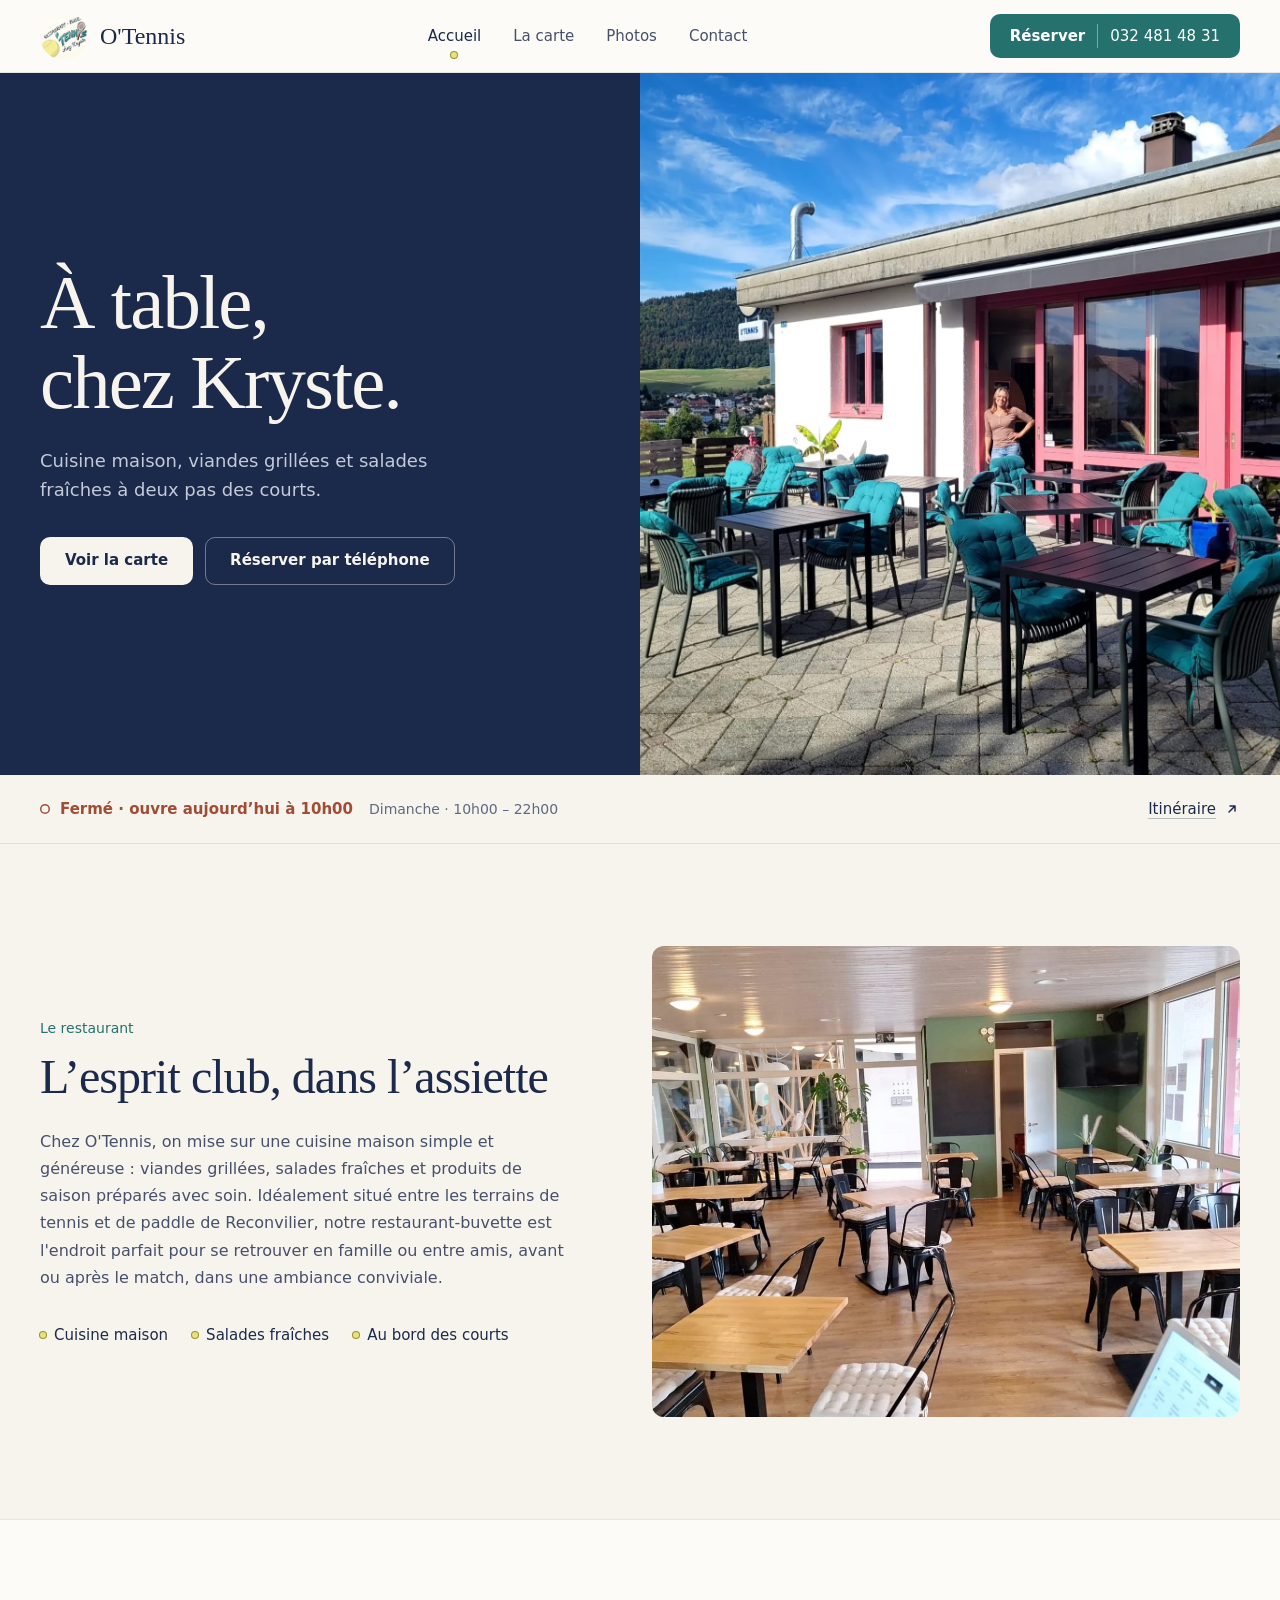
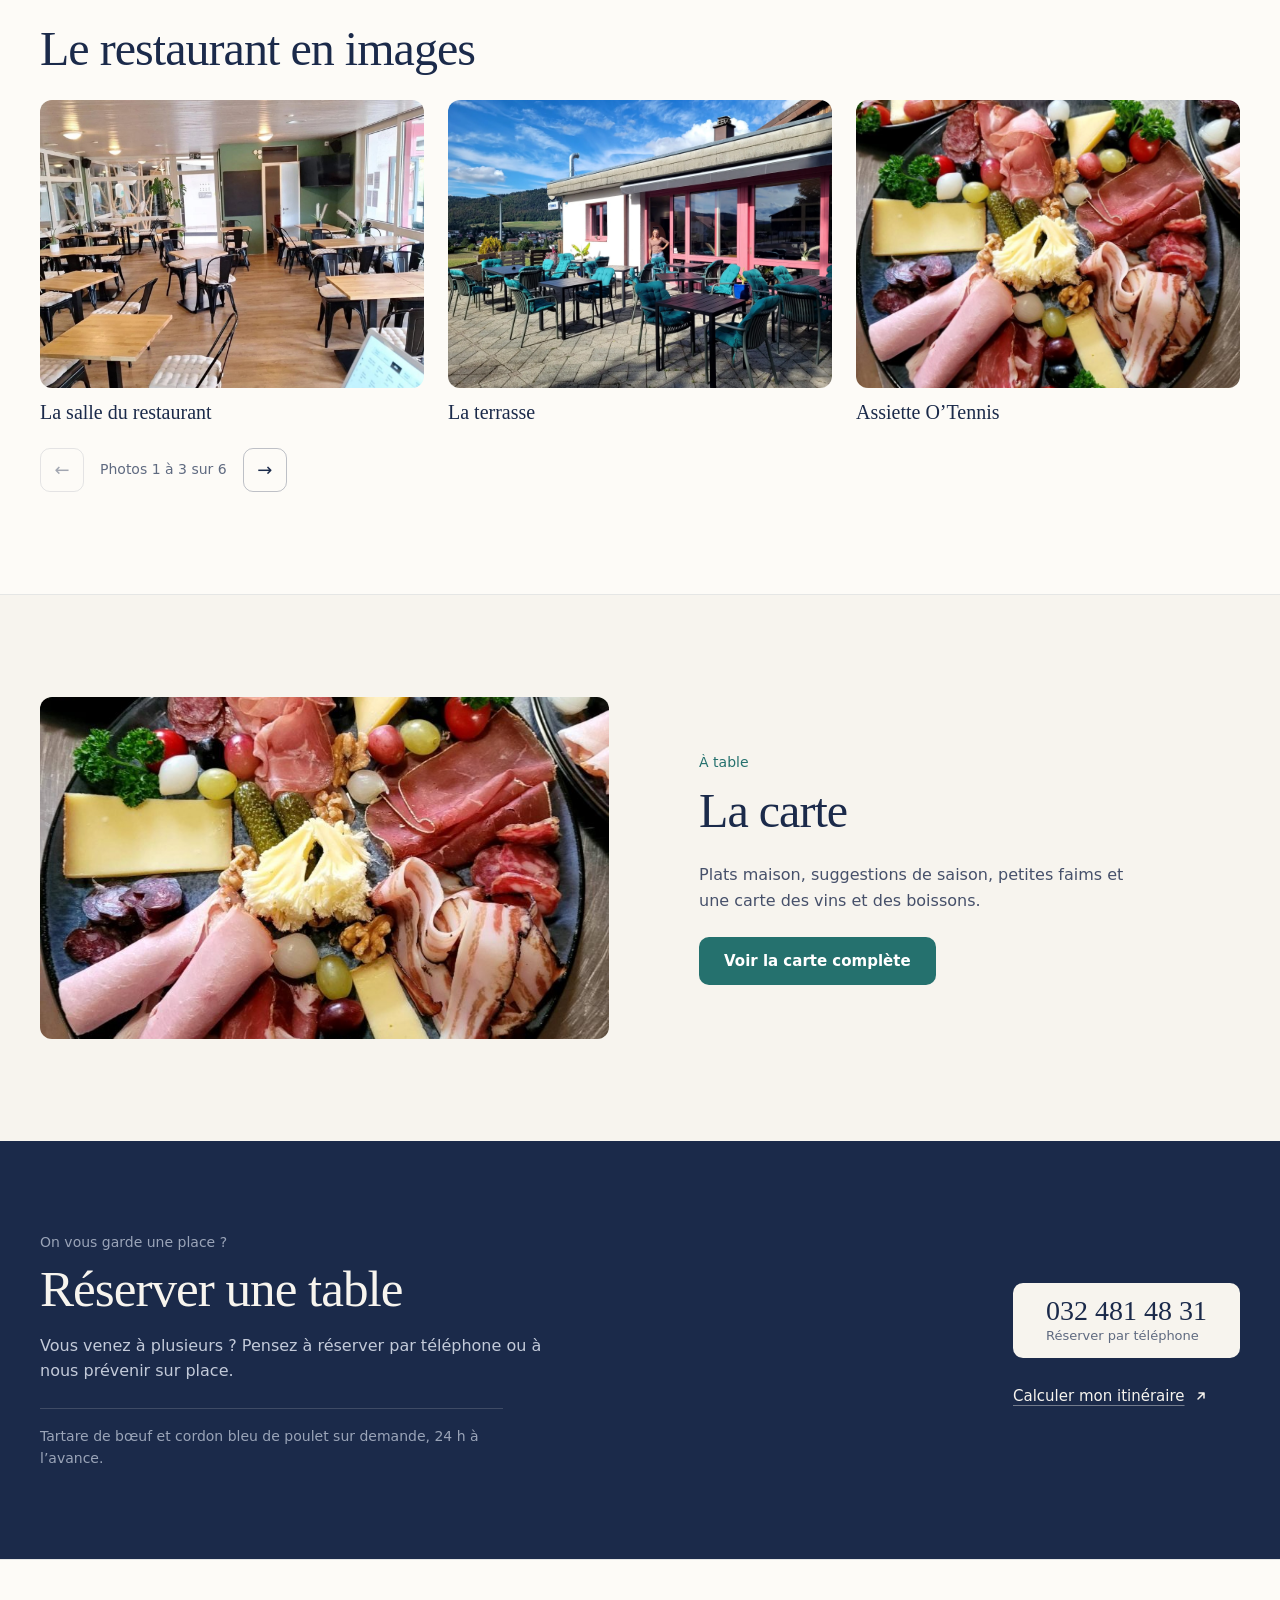
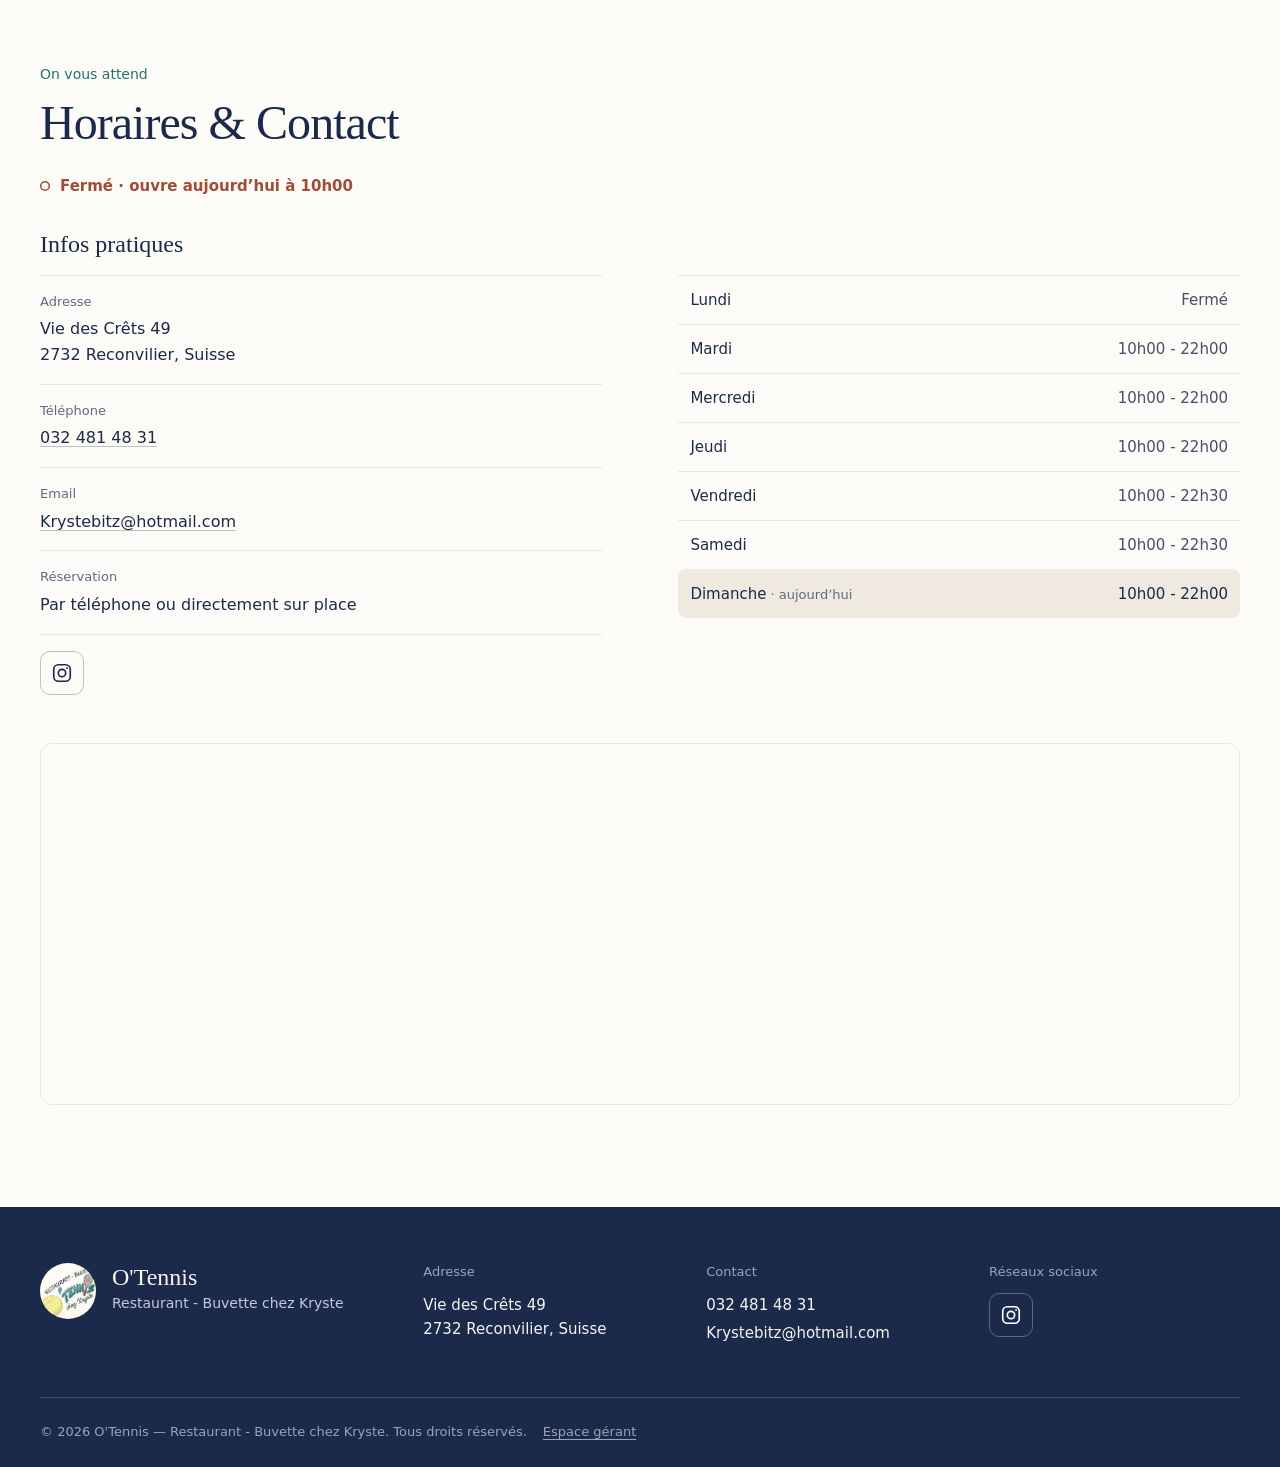
==== commit 1a61a14c: "Refond le design aux couleurs du logo Direction A : papier, bleu marine et turquoise du logo, balle " ====
--- a/index.html
+++ b/index.html
@@ -7,7 +7,7 @@
   <meta http-equiv="Content-Security-Policy"
     content="default-src 'self'; script-src 'self'; style-src 'self' 'unsafe-inline'; font-src 'self'; img-src 'self' data:; frame-src https://www.google.com; connect-src 'self'; base-uri 'self'; form-action 'self'; object-src 'none';">
   <meta name="referrer" content="strict-origin-when-cross-origin">
-  <meta name="theme-color" content="#182d26">
+  <meta name="theme-color" content="#1b2a4a">
   <title>O'Tennis - Restaurant Buvette chez Kryste | Reconvilier</title>
   <meta name="description"
     content="Restaurant-buvette O'Tennis chez Kryste, au cœur du club de tennis et paddle de Reconvilier. Cuisine maison, viandes, salades fraîches, ambiance sportive et conviviale.">
@@ -27,9 +27,10 @@
     content="Restaurant-buvette au cœur du club de tennis et paddle de Reconvilier. Cuisine maison, viandes grillées et salades fraîches.">
   <meta name="twitter:image" content="https://restaurant-buvette-otennis.ch/image/gallery/terrasse.webp">
 
-  <!-- Polices : Caveat (titres) et Poppins (texte courant), hebergees localement dans fonts/ -->
+  <!-- Polices : Newsreader (titres) et Figtree (texte courant), hebergees localement dans fonts/ -->
+  <link rel="preload" href="fonts/newsreader-latin-wght-normal.woff2" as="font" type="font/woff2" crossorigin>
+  <link rel="preload" href="fonts/figtree-latin-wght-normal.woff2" as="font" type="font/woff2" crossorigin>
   <link rel="stylesheet" href="style.css">
-  <link rel="stylesheet" href="redesign.css">
   <link rel="stylesheet" href="gallery.css">
 
   <link rel="icon" type="image/png" sizes="32x32" href="image/favicon-32.png">
@@ -94,7 +95,7 @@
         <a href="#galerie">Photos</a>
         <a href="#contact">Contact</a>
       </nav>
-      <a class="header-call" data-call href="tel:+41324814831">Réserver</a>
+      <a class="header-call" data-call href="tel:+41324814831">Réserver<span class="header-call-number" data-phone-number>032 481 48 31</span></a>
       <button class="nav-toggle" aria-label="Ouvrir le menu de navigation" aria-expanded="false" aria-controls="main-nav">&#9776;</button>
     </div>
   </header>
@@ -107,6 +108,14 @@
         <h1 class="hero-title">À table,
 chez Kryste.</h1>
         <p class="accroche">Cuisine maison, viandes grillées et salades fraîches à deux pas des courts.</p>
+        <a class="hero-daily" href="#menu-du-jour" hidden>
+          <span class="hero-daily-copy">
+            <span class="hero-daily-label" data-daily-label>Plat du jour</span>
+            <strong data-daily-dish></strong>
+          </span>
+          <span class="hero-daily-price" data-daily-price></span>
+          <span class="hero-daily-arrow" aria-hidden="true">↓</span>
+        </a>
         <div class="hero-actions">
           <a href="menu.html" class="btn" data-menu-button>Voir la carte</a>
           <a href="tel:+41324814831" class="btn btn-secondaire" data-call>Réserver par téléphone</a>
@@ -124,7 +133,7 @@
         <p class="opening-status" data-opening-status role="status" aria-live="polite">Consultez nos horaires</p>
         <p data-today-hours>Du mardi au dimanche dès 10h00</p>
       </div>
-      <a class="directions-link" data-directions href="https://www.google.com/maps/dir/?api=1&amp;destination=Vie+des+Cr%C3%AAts+49%2C+2732+Reconvilier">Venir au restaurant · Itinéraire ↗</a>
+      <a class="directions-link" data-directions href="https://www.google.com/maps/dir/?api=1&amp;destination=Vie+des+Cr%C3%AAts+49%2C+2732+Reconvilier">Itinéraire <svg class="icon" aria-hidden="true" viewBox="0 0 16 16"><path d="M5 11 11 5M6 5h5v5"/></svg></a>
     </div>
   </div>
 
@@ -167,7 +176,6 @@
 
   <section id="galerie" aria-labelledby="gallery-title">
     <div class="container">
-      <p class="section-soustitre">Un avant-goût de chez nous</p>
       <h2 id="gallery-title" class="section-titre">Le restaurant en images</h2>
       <div id="gallery-grid" class="gallery-grid">
         <figure class="gallery-card"><a class="gallery-photo-link" href="image/gallery/salle.jpg"><img src="image/gallery/salle.jpg" alt="La salle du restaurant" loading="lazy" width="800" height="600"></a><figcaption><h3>La salle du restaurant</h3></figcaption></figure>
@@ -206,7 +214,7 @@
         </div>
         <div class="reservation-actions">
           <a class="btn" data-call href="tel:+41324814831"><span data-phone-number>032 481 48 31</span><small>Réserver par téléphone</small></a>
-          <a class="directions-link" data-directions href="https://www.google.com/maps/dir/?api=1&amp;destination=Vie+des+Cr%C3%AAts+49%2C+2732+Reconvilier">Calculer mon itinéraire ↗</a>
+          <a class="directions-link" data-directions href="https://www.google.com/maps/dir/?api=1&amp;destination=Vie+des+Cr%C3%AAts+49%2C+2732+Reconvilier">Calculer mon itinéraire <svg class="icon" aria-hidden="true" viewBox="0 0 16 16"><path d="M5 11 11 5M6 5h5v5"/></svg></a>
         </div>
       </div>
     </div>
--- a/style.css
+++ b/style.css
@@ -1,842 +1,959 @@
-/* ===========================================================
-   O'Tennis - Restaurant Buvette chez Kryste
-   Feuille de style principale
-   =========================================================== */
-
-/* Polices hebergees localement (fonts/) au lieu du CDN Google Fonts,
-   pour eviter l'envoi de l'IP des visiteurs a Google. */
-@font-face {
-  font-family: 'Caveat';
-  font-style: normal;
-  font-weight: 600;
-  font-display: swap;
-  src: url('fonts/caveat-600.woff2') format('woff2');
-}
-
-@font-face {
-  font-family: 'Caveat';
-  font-style: normal;
-  font-weight: 700;
-  font-display: swap;
-  src: url('fonts/caveat-700.woff2') format('woff2');
-}
-
-@font-face {
-  font-family: 'Poppins';
-  font-style: normal;
-  font-weight: 400;
-  font-display: swap;
-  src: url('fonts/poppins-400.woff2') format('woff2');
-}
-
-@font-face {
-  font-family: 'Poppins';
-  font-style: normal;
-  font-weight: 500;
-  font-display: swap;
-  src: url('fonts/poppins-500.woff2') format('woff2');
-}
-
-@font-face {
-  font-family: 'Poppins';
-  font-style: normal;
-  font-weight: 600;
-  font-display: swap;
-  src: url('fonts/poppins-600.woff2') format('woff2');
-}
-
-@font-face {
-  font-family: 'Poppins';
-  font-style: normal;
-  font-weight: 700;
-  font-display: swap;
-  src: url('fonts/poppins-700.woff2') format('woff2');
-}
-
-:root {
-  --color-creme: #FAF6EC;
-  --color-vert-tennis: #7FB069;
-  --color-bleu-marine: #1B2A4A;
-  --color-jaune-balle: #D4D94A;
-  --color-blanc: #FFFFFF;
-  --color-texte: #2B2B2B;
-
-  --font-titre: 'Caveat', 'Segoe Script', cursive;
-  --font-texte: 'Poppins', 'Segoe UI', Arial, sans-serif;
-
-  --rayon: 14px;
-  --ombre: 0 4px 14px rgba(27, 42, 74, 0.12);
-}
-
-* {
-  box-sizing: border-box;
-}
-
-html {
-  scroll-behavior: smooth;
-}
-
-body {
-  margin: 0;
-  font-family: var(--font-texte);
-  background-color: var(--color-creme);
-  color: var(--color-texte);
-  line-height: 1.6;
-}
-
-img {
-  max-width: 100%;
-  display: block;
-}
-
-h1,
-h2,
-h3 {
-  font-family: var(--font-titre);
-  color: var(--color-bleu-marine);
-  letter-spacing: 0.5px;
-}
-
-a {
-  color: inherit;
-  text-decoration: none;
-}
-
-.container {
-  max-width: 1100px;
-  margin: 0 auto;
-  padding: 0 20px;
-}
-
-/* ===================== HEADER ===================== */
-
-.site-header {
-  background-color: var(--color-blanc);
-  box-shadow: var(--ombre);
-  position: sticky;
-  top: 0;
-  z-index: 100;
-}
-
-.header-inner {
-  display: flex;
-  align-items: center;
-  justify-content: space-between;
-  padding: 12px 20px;
-  max-width: 1100px;
-  margin: 0 auto;
-  flex-wrap: wrap;
-  gap: 12px;
-}
-
-.logo-bloc {
-  display: flex;
-  align-items: center;
-  gap: 14px;
-  text-decoration: none;
-}
-
-/* Emplacement du logo : remplacer image/logo.jpeg par le fichier definitif si besoin */
-.logo-bloc img {
-  height: 64px;
-  width: auto;
-  border-radius: 50%;
-}
-
-.logo-texte h1 {
-  margin: 0;
-  font-size: 1.8rem;
-  line-height: 1;
-}
-
-.logo-texte p {
-  margin: 0;
-  font-size: 0.85rem;
-  color: var(--color-vert-tennis);
-  font-weight: 600;
-  text-transform: uppercase;
-  letter-spacing: 1px;
-}
-
-nav.main-nav {
-  display: flex;
-  gap: 24px;
-}
-
-nav.main-nav a {
-  font-weight: 600;
-  color: var(--color-bleu-marine);
-  padding: 8px 4px;
-  border-bottom: 3px solid transparent;
-  transition: border-color 0.2s ease, color 0.2s ease;
-}
-
-nav.main-nav a:hover,
-nav.main-nav a.actif {
-  border-color: var(--color-vert-tennis);
-  color: var(--color-vert-tennis);
-}
-
-.nav-toggle {
-  display: none;
-  background: none;
-  border: none;
-  font-size: 1.8rem;
-  color: var(--color-bleu-marine);
-  cursor: pointer;
-}
-
-.logo-bloc { min-width: 0; }
-.main-nav { order: 2; }
-.header-call {
-  order: 3;
-  display: inline-flex;
-  align-items: center;
-  justify-content: center;
-  min-height: 44px;
-  padding: 10px 16px;
-  border-radius: 50px;
-  background: var(--color-jaune-balle);
-  color: var(--color-bleu-marine);
-  font-size: 0.85rem;
-  font-weight: 700;
-  white-space: nowrap;
-}
-.header-call:hover { background: #c8ce38; }
-.nav-toggle { order: 4; min-width: 44px; min-height: 44px; }
-
-/* ===================== HERO ===================== */
-
-.hero {
-  position: relative;
-  background-color: var(--color-bleu-marine);
-  color: var(--color-blanc);
-  padding: 90px 20px;
-  text-align: center;
-}
-
-.hero h2 {
-  color: var(--color-blanc);
-  font-size: 3rem;
-  margin: 0 0 10px;
-}
-
-.hero p.accroche {
-  font-size: 1.25rem;
-  max-width: 600px;
-  margin: 0 auto 30px;
-}
-
-.horaires-rapides {
-  display: flex;
-  flex-wrap: wrap;
-  justify-content: center;
-  gap: 16px;
-  margin-bottom: 30px;
-}
-
-.horaires-rapides .case {
-  background: rgba(255, 255, 255, 0.12);
-  border: 1px solid rgba(255, 255, 255, 0.35);
-  border-radius: var(--rayon);
-  padding: 10px 18px;
-  font-size: 0.95rem;
-}
-
-.btn {
-  display: inline-block;
-  background-color: var(--color-jaune-balle);
-  color: var(--color-bleu-marine);
-  font-weight: 700;
-  padding: 14px 32px;
-  border-radius: 50px;
-  box-shadow: var(--ombre);
-  transition: transform 0.15s ease, background-color 0.15s ease;
-}
-
-.btn:hover {
-  transform: translateY(-2px);
-  background-color: var(--color-vert-tennis);
-  color: var(--color-blanc);
-}
-
-.hero .btn + .btn {
-  margin-left: 16px;
-}
-
-.hero-actions { display: flex; flex-wrap: wrap; justify-content: center; gap: 14px; }
-.hero-actions .btn + .btn { margin-left: 0; }
-.hero .btn-secondaire { color: var(--color-blanc); border-color: rgba(255, 255, 255, 0.65); }
-.hero .btn-secondaire:hover { color: var(--color-bleu-marine); background: var(--color-blanc); }
-
-/* ===================== VENIR / RESERVER ===================== */
-
-.visit-bar { background: var(--color-blanc); border-bottom: 1px solid rgba(27, 42, 74, 0.1); }
-.visit-bar-inner { display: flex; flex-wrap: wrap; justify-content: space-between; align-items: center; gap: 16px 30px; padding-block: 22px; }
-.visit-hours p { margin: 0; }
-.visit-hours [data-today-hours] { margin-top: 4px; color: #555; font-size: 0.85rem; }
-.opening-status { color: var(--color-bleu-marine); font-weight: 600; overflow-wrap: anywhere; }
-.opening-status::before { content: ''; display: inline-block; width: 9px; height: 9px; border-radius: 50%; margin-right: 10px; background: #8a8a8a; }
-.opening-status[data-state="open"]::before { background: #37783b; }
-.opening-status[data-state="closed"]::before { background: #a04f32; }
-.directions-link { display: inline-flex; align-items: center; min-height: 44px; color: var(--color-bleu-marine); font-weight: 600; text-decoration: underline; text-underline-offset: 4px; }
-.directions-link:hover { text-decoration-thickness: 2px; }
-.contact-status { text-align: center; margin: 0 0 30px; }
-.horaires tr.is-today { background: #f0f2cf; }
-.horaires tr.is-today td:first-child::after { content: ' · aujourd’hui'; font-size: 0.75rem; font-weight: 400; }
-.reservation-section { scroll-margin-top: 110px; }
-.reservation-card { display: grid; grid-template-columns: minmax(0, 1fr) auto; gap: 40px; align-items: center; padding: 36px 40px; border-radius: var(--rayon); color: var(--color-blanc); background: var(--color-bleu-marine); }
-.reservation-eyebrow { margin: 0 0 6px; text-transform: uppercase; color: var(--color-jaune-balle); font-weight: 600; letter-spacing: 1px; font-size: 0.8rem; }
-.reservation-card h2 { margin: 0 0 12px; color: var(--color-blanc); font-size: 2.4rem; }
-.reservation-card p { max-width: 620px; }
-.reservation-note { padding-left: 16px; border-left: 3px solid var(--color-jaune-balle); font-size: 0.9rem; }
-.reservation-actions { display: flex; flex-direction: column; align-items: center; gap: 12px; }
-.reservation-actions .btn { text-align: center; }
-.reservation-actions .btn small { display: block; margin-top: 2px; font-size: 0.75rem; font-weight: 500; }
-.reservation-actions .directions-link { color: var(--color-blanc); font-size: 0.85rem; }
-
-.btn-secondaire {
-  background-color: transparent;
-  border: 2px solid var(--color-bleu-marine);
-  color: var(--color-bleu-marine);
-}
-
-.btn-secondaire:hover {
-  background-color: var(--color-bleu-marine);
-  color: var(--color-blanc);
-}
-
-/* ===================== SECTIONS GENERALES ===================== */
-
-section {
-  padding: 60px 0;
-}
-
-section.alt {
-  background-color: var(--color-blanc);
-}
-
-.section-titre {
-  text-align: center;
-  margin-bottom: 10px;
-  font-size: 2.4rem;
-}
-
-.section-soustitre {
-  text-align: center;
-  color: var(--color-vert-tennis);
-  font-weight: 600;
-  margin-bottom: 40px;
-  text-transform: uppercase;
-  letter-spacing: 1px;
-  font-size: 0.9rem;
-}
-
-/* ===================== MENU DU JOUR ===================== */
-
-.daily-menu[hidden], .daily-menu-photo[hidden] { display: none; }
-
-.daily-menu {
-  padding: 40px 0;
-  scroll-margin-top: 100px;
-}
-
-.daily-menu-card {
-  display: flex;
-  flex-wrap: wrap;
-  overflow: hidden;
-  background: var(--color-blanc);
-  border: 1px solid rgba(27, 42, 74, 0.12);
-  border-top: 5px solid var(--color-jaune-balle);
-  border-radius: var(--rayon);
-  box-shadow: var(--ombre);
-}
-
-.daily-menu-content { flex: 1 1 440px; padding: 30px 36px; min-width: 0; }
-.daily-menu-heading { display: flex; flex-wrap: wrap; align-items: center; justify-content: space-between; gap: 16px; }
-.daily-menu-eyebrow { margin: 0 0 4px; color: var(--color-bleu-marine); font-size: 0.78rem; font-weight: 600; letter-spacing: 1px; text-transform: uppercase; }
-.daily-menu h2 { margin: 0; font-size: 2.6rem; line-height: 1.1; }
-.daily-menu-date { display: block; margin-top: 8px; font-size: 0.85rem; color: #555; }
-.daily-menu-price { margin: 0; padding: 10px 18px; border-radius: 50px; background: var(--color-jaune-balle); color: var(--color-bleu-marine); font-size: 1.15rem; font-weight: 700; }
-.daily-menu-courses { display: grid; gap: 14px; margin: 24px 0 0; }
-.daily-menu-course { border-top: 1px solid rgba(27, 42, 74, 0.1); padding-top: 12px; }
-.daily-menu-course dt { font-size: 0.75rem; color: #555; font-weight: 600; text-transform: uppercase; letter-spacing: 0.6px; }
-.daily-menu-course dd { margin: 3px 0 0; white-space: pre-line; }
-.daily-menu-content, .daily-menu-price { overflow-wrap: anywhere; }
-.daily-menu-photo { flex: 1 1 260px; width: 32%; max-height: 400px; object-fit: cover; }
-
-@media (max-width: 600px) {
-  .daily-menu { padding: 24px 0; }
-  .daily-menu-content { padding: 24px; }
-  .daily-menu-photo { width: 100%; flex-basis: 100%; max-height: 240px; }
-}
-
-/* ===================== PRESENTATION ===================== */
-
-.presentation {
-  display: flex;
-  align-items: center;
-  gap: 40px;
-  flex-wrap: wrap;
-}
-
-.presentation-texte {
-  flex: 1 1 320px;
-}
-
-.presentation-image {
-  flex: 1 1 320px;
-}
-
-/* Emplacement photo du lieu / des plats */
-.presentation-image img {
-  width: 100%;
-  height: auto;
-  aspect-ratio: 4 / 3;
-  border-radius: var(--rayon);
-  box-shadow: var(--ombre);
-  object-fit: cover;
-  object-position: center;
-  background-color: #e9e4d4;
-}
-
-.presentation-image img.photo-manquante {
-  display: flex;
-  align-items: center;
-  justify-content: center;
-  color: #1B2A4A;
-  font-weight: 600;
-}
-
-.atouts {
-  display: flex;
-  gap: 20px;
-  flex-wrap: wrap;
-  margin-top: 30px;
-}
-
-.atouts .atout {
-  flex: 1 1 150px;
-  text-align: center;
-  background-color: var(--color-creme);
-  padding: 16px;
-  border-radius: var(--rayon);
-}
-
-.atouts .atout .emoji {
-  font-size: 2rem;
-  display: block;
-  margin-bottom: 6px;
-}
-
-/* ===================== MENU ===================== */
-
-.menu-nav {
-  display: flex;
-  flex-wrap: wrap;
-  justify-content: center;
-  gap: 10px;
-  margin-bottom: 40px;
-}
-
-.menu-nav a {
-  background-color: var(--color-blanc);
-  border: 1px solid var(--color-vert-tennis);
-  color: var(--color-bleu-marine);
-  padding: 8px 16px;
-  border-radius: 50px;
-  font-size: 0.9rem;
-  font-weight: 600;
-}
-
-.menu-nav a:hover {
-  background-color: var(--color-vert-tennis);
-  color: var(--color-blanc);
-}
-
-.menu-nav [role="tab"] { min-height: 44px; text-align: center; }
-.menu-nav [aria-selected="true"] { background: var(--color-bleu-marine); border-color: var(--color-bleu-marine); color: var(--color-blanc); }
-.categorie-menu[hidden] { display: none; }
-.categorie-menu[role="tabpanel"]:focus-visible { outline: 3px solid var(--color-vert-tennis); outline-offset: 8px; }
-
-.categorie-menu {
-  margin-bottom: 50px;
-  scroll-margin-top: 90px;
-}
-
-.categorie-menu h3 {
-  font-size: 1.9rem;
-  border-bottom: 3px solid var(--color-jaune-balle);
-  display: inline-block;
-  padding-bottom: 4px;
-  margin-bottom: 6px;
-}
-
-.menu-group-title { color: var(--color-bleu-marine); margin-top: 24px; }
-.menu-notice { text-align: center; }
-.liste-simple .menu-list-content { min-width: 0; flex: 1; }
-.liste-simple .plat-entete { flex-wrap: wrap; }
-.liste-simple .plat-prix { color: var(--color-texte); white-space: normal; }
-.menu-item-name { overflow-wrap: anywhere; }
-.plat-photo[hidden], .article-photo[hidden] { display: none; }
-.restaurant-announcement { background: var(--color-jaune-balle); padding: 18px 0; color: var(--color-bleu-marine); }
-.restaurant-announcement p { white-space: pre-line; margin-block: 0; font-weight: 500; }
-.presentation-texte > p:not(.section-soustitre), .plat-description { white-space: pre-line; }
-.manager-link { display: inline-block; margin-left: 16px; text-decoration: underline; text-underline-offset: 3px; }
-a:focus-visible, button:focus-visible { outline: 3px solid var(--color-vert-tennis); outline-offset: 4px; }
-@media (prefers-reduced-motion: reduce) { html { scroll-behavior: auto; } }
-
-/* Apparition douce des blocs, uniquement quand le navigateur les affiche. */
-@media (prefers-reduced-motion: no-preference) {
-  .scroll-reveal {
-    animation: scroll-reveal 650ms cubic-bezier(0.22, 1, 0.36, 1);
-  }
-
-  .scroll-reveal:focus-within {
-    animation: none;
-  }
-
-  @keyframes scroll-reveal {
-    from { opacity: 0; transform: translateY(24px); }
-    to { opacity: 1; transform: translateY(0); }
-  }
-}
-
-.categorie-note {
-  font-style: italic;
-  color: var(--color-vert-tennis);
-  margin-top: -4px;
-  margin-bottom: 20px;
-  font-size: 0.9rem;
-}
-
-.plats {
-  display: grid;
-  grid-template-columns: repeat(auto-fill, minmax(280px, 1fr));
-  gap: 18px;
-  align-items: start;
-}
-
-.plat {
-  background-color: var(--color-blanc);
-  border-radius: var(--rayon);
-  padding: 16px 20px;
-  box-shadow: var(--ombre);
-}
-
-/* Photo d'article (optionnelle) : reste absente si aucun fichier n'est fourni dans image/articles/ */
-.plat-photo {
-  width: 100%;
-  height: 120px;
-  object-fit: contain;
-  object-position: center;
-  border-radius: 8px;
-  margin-bottom: 12px;
-  display: block;
-}
-
-.plat-entete {
-  display: flex;
-  justify-content: space-between;
-  align-items: baseline;
-  gap: 10px;
-}
-
-.plat-entete h4 {
-  margin: 0;
-  font-size: 1.1rem;
-  font-family: var(--font-texte);
-  font-weight: 700;
-  color: var(--color-bleu-marine);
-}
-
-.plat-prix {
-  font-weight: 700;
-  color: var(--color-vert-tennis);
-  white-space: nowrap;
-}
-
-.plat-prix.indisponible {
-  color: #B0795A;
-  font-size: 0.85rem;
-  font-style: italic;
-}
-
-.plat-description {
-  margin: 6px 0 0;
-  font-size: 0.92rem;
-  color: #555;
-}
-
-.plat-tailles {
-  display: flex;
-  gap: 14px;
-  font-size: 0.85rem;
-  margin-top: 6px;
-  color: var(--color-bleu-marine);
-}
-
-/* Liste simple (boissons, vins) */
-.liste-simple {
-  display: grid;
-  grid-template-columns: repeat(auto-fill, minmax(240px, 1fr));
-  gap: 12px 18px;
-  list-style: none;
-  padding: 0;
-  margin: 0;
-}
-
-.liste-simple li {
-  display: flex;
-  align-items: center;
-  gap: 10px;
-  background-color: var(--color-blanc);
-  border-radius: var(--rayon);
-  box-shadow: var(--ombre);
-  padding: 10px 18px;
-}
-
-/* Photo d'article (optionnelle) : reste absente si aucun fichier n'est fourni dans image/articles/ */
-.article-photo {
-  width: 40px;
-  height: 40px;
-  object-fit: cover;
-  border-radius: 8px;
-  flex-shrink: 0;
-  display: block;
-}
-
-/* ===================== CONTACT / HORAIRES ===================== */
-
-.contact-grille {
-  display: grid;
-  grid-template-columns: 1fr 1fr;
-  gap: 40px;
-}
-
-.bloc-infos .ligne-info {
-  display: flex;
-  gap: 12px;
-  margin-bottom: 18px;
-  align-items: flex-start;
-}
-
-.bloc-infos .ligne-info .emoji {
-  font-size: 1.4rem;
-}
-
-.contact-reseaux {
-  margin-bottom: 18px;
-}
-
-.instagram-link {
-  display: inline-flex;
-  align-items: center;
-  justify-content: center;
-  width: 44px;
-  height: 44px;
-  border: 1px solid currentColor;
-  border-radius: 50%;
-}
-
-.instagram-link img {
-  display: block;
-  width: 22px;
-  height: 22px;
-}
-
-.instagram-link:hover {
-  background-color: rgba(27, 42, 74, 0.08);
-}
-
-.instagram-link:focus-visible {
-  outline: 2px solid currentColor;
-  outline-offset: 4px;
-}
-
-table.horaires {
-  width: 100%;
-  border-collapse: collapse;
-  margin-top: 10px;
-  background-color: var(--color-blanc);
-  border-radius: var(--rayon);
-  overflow: hidden;
-  box-shadow: var(--ombre);
-}
-
-table.horaires td {
-  padding: 10px 16px;
-  border-bottom: 1px solid rgba(27, 42, 74, 0.08);
-}
-
-table.horaires tr:last-child td {
-  border-bottom: none;
-}
-
-table.horaires td:first-child {
-  font-weight: 600;
-  color: var(--color-bleu-marine);
-}
-
-.carte-embed {
-  border-radius: var(--rayon);
-  overflow: hidden;
-  box-shadow: var(--ombre);
-  min-height: 320px;
-}
-
-.carte-embed iframe {
-  width: 100%;
-  height: 100%;
-  min-height: 320px;
-  border: 0;
-}
-
-/* ===================== FOOTER ===================== */
-
-footer.site-footer {
-  background-color: var(--color-bleu-marine);
-  color: var(--color-creme);
-  padding: 40px 0 20px;
-}
-
-.footer-inner {
-  display: flex;
-  flex-wrap: wrap;
-  justify-content: space-between;
-  gap: 30px;
-}
-
-.footer-logo {
-  display: flex;
-  align-items: center;
-  gap: 12px;
-}
-
-.footer-logo img {
-  height: 50px;
-  border-radius: 50%;
-}
-
-.footer-col h4 {
-  color: var(--color-jaune-balle);
-  font-family: var(--font-texte);
-  font-size: 1rem;
-  margin: 0 0 10px;
-  text-transform: uppercase;
-  letter-spacing: 1px;
-}
-
-.footer-col p,
-.footer-col a {
-  font-size: 0.9rem;
-  color: var(--color-creme);
-  opacity: 0.9;
-}
-
-.footer-reseaux {
-  display: flex;
-  gap: 12px;
-  margin-top: 8px;
-}
-
-.footer-reseaux a {
-  border: 1px solid var(--color-creme);
-  border-radius: 50%;
-  width: 34px;
-  height: 34px;
-  display: flex;
-  align-items: center;
-  justify-content: center;
-  font-size: 0.9rem;
-}
-
-.footer-reseaux .instagram-link {
-  width: 44px;
-  height: 44px;
-}
-
-.footer-reseaux .instagram-link img {
-  filter: brightness(0) invert(1);
-}
-
-.footer-reseaux .instagram-link:hover {
-  background-color: rgba(255, 255, 255, 0.12);
-}
-
-.footer-bas {
-  text-align: center;
-  margin-top: 30px;
-  padding-top: 16px;
-  border-top: 1px solid rgba(255, 255, 255, 0.15);
-  font-size: 0.8rem;
-  opacity: 0.7;
-}
-
-/* ===================== RESPONSIVE ===================== */
-
-@media (max-width: 768px) {
-  .header-inner { flex-wrap: nowrap; gap: 10px; }
-  .logo-bloc { margin-right: auto; }
-  .reservation-card { grid-template-columns: 1fr; gap: 20px; padding: 28px; }
-  .reservation-actions { align-items: flex-start; }
-  nav.main-nav {
-    display: none;
-    position: absolute;
-    top: 100%;
-    left: 0;
-    right: 0;
-    background-color: var(--color-blanc);
-    flex-direction: column;
-    padding: 10px 20px 20px;
-    box-shadow: var(--ombre);
-  }
-
-  nav.main-nav.ouvert {
-    display: flex;
-  }
-
-  .nav-toggle {
-    display: block;
-  }
-
-  .hero h2 {
-    font-size: 2.1rem;
-  }
-
-  .hero p.accroche {
-    font-size: 1.05rem;
-  }
-
-  .contact-grille {
-    grid-template-columns: 1fr;
-  }
-
-  .presentation {
-    flex-direction: column;
-  }
-}
-
-@media (max-width: 520px) {
-  .header-inner { padding-inline: 12px; gap: 8px; }
-  .logo-bloc { gap: 8px; }
-  .logo-bloc img { height: 42px; }
-  .logo-texte h1 { font-size: 1.45rem; }
-  .logo-texte p { display: none; }
-  .header-call { font-size: 0.73rem; padding-inline: 12px; }
-  .nav-toggle { padding: 0; min-width: 36px; }
-  .hero { padding: 56px 0; }
-  .hero-actions { flex-direction: column; align-items: center; }
-  .hero-actions .btn { width: 100%; max-width: 320px; }
-  .visit-bar-inner { gap: 8px; }
-  .menu-nav { gap: 8px; margin-bottom: 24px; }
-  .menu-nav a { padding: 10px 12px; font-size: 0.8rem; }
-  .reservation-card { padding: 24px; }
-}
-
-@media print {
-  .categorie-menu[hidden] { display: block !important; }
-  .menu-nav, .header-call, .nav-toggle, .visit-bar, .reservation-section { display: none; }
-  .site-header { position: static; }
-  .categorie-menu { break-inside: avoid; }
-}
+/* ===========================================================
+   O'Tennis - Restaurant Buvette chez Kryste
+   Feuille de style principale (jetons, base, composants partages).
+   Pages : accueil (index.html), carte (menu-design.css), galerie
+   (gallery.css), 404 (404.css), espace gerant (admin/admin.css).
+   =========================================================== */
+
+/* Polices hebergees localement (fonts/), sans appel a un CDN :
+   aucune adresse IP de visiteur n'est transmise a un tiers. */
+@font-face {
+  font-family: 'Newsreader';
+  font-style: normal;
+  font-weight: 200 800;
+  font-display: swap;
+  src: url('fonts/newsreader-latin-wght-normal.woff2') format('woff2');
+  unicode-range: U+0000-00FF, U+0131, U+0152-0153, U+02BB-02BC, U+02C6, U+02DA, U+02DC, U+0304, U+0308, U+0329, U+2000-206F, U+20AC, U+2122, U+2191, U+2193, U+2212, U+2215, U+FEFF, U+FFFD;
+}
+
+@font-face {
+  font-family: 'Figtree';
+  font-style: normal;
+  font-weight: 300 900;
+  font-display: swap;
+  src: url('fonts/figtree-latin-wght-normal.woff2') format('woff2');
+  unicode-range: U+0000-00FF, U+0131, U+0152-0153, U+02BB-02BC, U+02C6, U+02DA, U+02DC, U+0304, U+0308, U+0329, U+2000-206F, U+20AC, U+2122, U+2191, U+2193, U+2212, U+2215, U+FEFF, U+FFFD;
+}
+
+:root {
+  /* Surfaces : papier du logo, carte, surface relevee, encre marine */
+  --paper: #f7f4ee;
+  --card: #fdfbf7;
+  --raised: #efe9df;
+  --ink: #1b2a4a;
+
+  /* Texte : trois niveaux sur fond clair, trois sur fond encre */
+  --text: var(--ink);
+  --text-2: #46506a;
+  --text-3: #5f6a80;
+  --on-ink: #f7f4ee;
+  --on-ink-2: #c3cad9;
+  --on-ink-3: #9aa4b8;
+
+  /* Traits fins */
+  --line: rgba(27, 42, 74, 0.1);
+  --line-strong: rgba(27, 42, 74, 0.28);
+  --line-ink: rgba(247, 244, 238, 0.16);
+
+  /* Accent unique : le turquoise du logo, assombri pour le contraste */
+  --accent: #25716e;
+  --accent-hover: #1c5c5a;
+
+  /* Signature : la balle jaune du logo */
+  --ball: #e8e27c;
+  --ball-ring: #9a922e;
+
+  /* Etat "ferme" uniquement */
+  --clay: #a04d36;
+
+  --font-display: 'Newsreader', Georgia, 'Times New Roman', serif;
+  --font-text: 'Figtree', system-ui, 'Segoe UI', Arial, sans-serif;
+
+  /* Echelle de texte */
+  --text-xs: 0.8125rem;
+  --text-sm: 0.875rem;
+  --text-md: 0.9375rem;
+  --text-base: 1rem;
+  --text-lg: 1.125rem;
+
+  /* Rayons : controles 10, cartes et photos 12, fenetres 16 */
+  --r-control: 10px;
+  --r-card: 12px;
+  --r-panel: 16px;
+
+  --ease: cubic-bezier(0.22, 1, 0.36, 1);
+  --gutter: 20px;
+  --header-h: 64px;
+  --section-y: clamp(64px, 8vw, 112px);
+}
+
+@media (min-width: 769px) {
+  :root { --gutter: 32px; --header-h: 72px; }
+}
+
+* {
+  box-sizing: border-box;
+}
+
+html {
+  scroll-behavior: smooth;
+  -webkit-text-size-adjust: 100%;
+}
+
+body {
+  margin: 0;
+  font-family: var(--font-text);
+  font-size: var(--text-base);
+  background-color: var(--paper);
+  color: var(--text);
+  line-height: 1.6;
+  text-rendering: optimizeLegibility;
+}
+
+img {
+  max-width: 100%;
+  display: block;
+}
+
+h1,
+h2,
+h3 {
+  font-family: var(--font-display);
+  font-weight: 400;
+  color: var(--ink);
+  letter-spacing: 0;
+}
+
+a {
+  color: inherit;
+  text-decoration: none;
+}
+
+.container {
+  width: min(100% - var(--gutter) * 2, 1200px);
+  margin-inline: auto;
+}
+
+section { scroll-margin-top: calc(var(--header-h) + 16px); }
+main:focus { outline: none; }
+
+.skip-link {
+  position: fixed;
+  inset: 8px auto auto 8px;
+  z-index: 300;
+  transform: translateY(-150%);
+  padding: 12px 16px;
+  border-radius: var(--r-control);
+  background: var(--ink);
+  color: var(--on-ink);
+  font-weight: 600;
+}
+
+.skip-link:focus { transform: none; }
+
+:is(a, button):focus-visible {
+  outline: 2px solid var(--accent);
+  outline-offset: 3px;
+}
+
+:is(.hero, .menu-masthead, .reservation-section, .site-footer) :is(a, button):focus-visible {
+  outline-color: var(--ball);
+}
+
+/* ===================== EN-TETE ===================== */
+
+.site-header {
+  position: sticky;
+  top: 0;
+  z-index: 100;
+  background: var(--card);
+  border-bottom: 1px solid var(--line);
+}
+
+.header-inner {
+  display: flex;
+  align-items: center;
+  gap: 16px;
+  width: min(100% - var(--gutter) * 2, 1200px);
+  min-height: var(--header-h);
+  margin-inline: auto;
+}
+
+.logo-bloc {
+  display: flex;
+  align-items: center;
+  gap: 12px;
+  min-width: 0;
+}
+
+.logo-bloc img {
+  flex: none;
+  width: 48px;
+  height: 48px;
+  border-radius: 50%;
+  object-fit: cover;
+  background: var(--paper);
+}
+
+.logo-title {
+  display: block;
+  color: var(--ink);
+  font: 500 1.5rem/1 var(--font-display);
+}
+
+/* Le logo reprend deja la mention "Restaurant - Buvette chez Kryste". */
+.logo-texte p { display: none; }
+
+nav.main-nav {
+  display: flex;
+  gap: 32px;
+  margin-inline: auto;
+}
+
+nav.main-nav a {
+  position: relative;
+  padding: 12px 0;
+  color: var(--text-2);
+  font-size: var(--text-md);
+  font-weight: 500;
+  transition: color 160ms var(--ease);
+}
+
+nav.main-nav a:hover,
+nav.main-nav a.actif { color: var(--ink); }
+
+/* Signature : la balle marque la page courante. */
+nav.main-nav a.actif::after {
+  content: '';
+  position: absolute;
+  bottom: 2px;
+  left: 50%;
+  width: 6px;
+  height: 6px;
+  margin-left: -3px;
+  border-radius: 50%;
+  background: var(--ball);
+  box-shadow: 0 0 0 1px var(--ball-ring);
+}
+
+.header-call {
+  display: inline-flex;
+  align-items: center;
+  justify-content: center;
+  gap: 12px;
+  min-height: 44px;
+  padding: 0 20px;
+  border-radius: var(--r-control);
+  background: var(--accent);
+  color: #fff;
+  font-size: var(--text-md);
+  font-weight: 600;
+  white-space: nowrap;
+  transition: background-color 160ms var(--ease), transform 160ms var(--ease);
+}
+
+.header-call:hover { background: var(--accent-hover); }
+.header-call:active { transform: scale(0.98); }
+
+.header-call-number {
+  display: none;
+  padding-left: 12px;
+  border-left: 1px solid rgba(255, 255, 255, 0.4);
+  font-weight: 500;
+  font-variant-numeric: tabular-nums;
+}
+
+@media (min-width: 1000px) {
+  .header-call-number { display: inline; }
+}
+
+/* Bouton du menu mobile : trois traits dessines en CSS. */
+.nav-toggle {
+  display: none;
+  position: relative;
+  flex: none;
+  width: 44px;
+  height: 44px;
+  padding: 0;
+  border: 0;
+  border-radius: var(--r-control);
+  background: none;
+  color: var(--ink);
+  font-size: 0;
+  cursor: pointer;
+}
+
+.nav-toggle::before,
+.nav-toggle::after {
+  content: '';
+  position: absolute;
+  top: 50%;
+  left: 50%;
+  width: 20px;
+  height: 2px;
+  margin: -1px 0 0 -10px;
+  border-radius: 1px;
+  background: currentColor;
+  transition: transform 200ms var(--ease);
+}
+
+.nav-toggle::before { transform: translateY(-4px); }
+.nav-toggle::after { transform: translateY(4px); }
+.nav-toggle[aria-expanded="true"]::before { transform: rotate(45deg); }
+.nav-toggle[aria-expanded="true"]::after { transform: rotate(-45deg); }
+
+/* ===================== BOUTONS ET LIENS ===================== */
+
+.btn {
+  display: inline-flex;
+  align-items: center;
+  justify-content: center;
+  gap: 8px;
+  min-height: 48px;
+  padding: 12px 24px;
+  border: 1px solid transparent;
+  border-radius: var(--r-control);
+  background: var(--accent);
+  color: #fff;
+  font: 600 var(--text-md)/1.3 var(--font-text);
+  transition: background-color 160ms var(--ease), color 160ms var(--ease), border-color 160ms var(--ease), transform 160ms var(--ease);
+}
+
+.btn:hover { background: var(--accent-hover); }
+.btn:active { transform: scale(0.98); }
+
+.btn-secondaire {
+  background: transparent;
+  border-color: var(--line-strong);
+  color: var(--ink);
+}
+
+.btn-secondaire:hover { background: rgba(27, 42, 74, 0.06); }
+
+:is(.hero, .menu-masthead, .reservation-section) .btn {
+  background: var(--paper);
+  color: var(--ink);
+}
+
+:is(.hero, .menu-masthead, .reservation-section) .btn:hover { background: #fff; }
+
+:is(.hero, .menu-masthead, .reservation-section) .btn-secondaire {
+  background: transparent;
+  border-color: rgba(247, 244, 238, 0.4);
+  color: var(--on-ink);
+}
+
+:is(.hero, .menu-masthead, .reservation-section) .btn-secondaire:hover {
+  background: rgba(247, 244, 238, 0.1);
+}
+
+.icon {
+  flex: none;
+  width: 16px;
+  height: 16px;
+  fill: none;
+  stroke: currentColor;
+  stroke-width: 1.5;
+  stroke-linecap: round;
+  stroke-linejoin: round;
+}
+
+.directions-link {
+  display: inline-flex;
+  align-items: center;
+  gap: 8px;
+  min-height: 44px;
+  color: var(--ink);
+  font-size: var(--text-md);
+  font-weight: 500;
+  text-decoration: underline;
+  text-decoration-color: var(--line-strong);
+  text-underline-offset: 4px;
+  transition: color 160ms var(--ease), text-decoration-color 160ms var(--ease);
+}
+
+.directions-link:hover {
+  color: var(--accent);
+  text-decoration-color: currentColor;
+}
+
+/* ===================== TITRES DE SECTION ===================== */
+
+section { padding-block: var(--section-y); }
+
+.section-titre,
+.presentation-texte h2 {
+  margin: 0 0 24px;
+  font: 400 clamp(2rem, 4vw, 3rem)/1.1 var(--font-display);
+  letter-spacing: -0.02em;
+  text-align: left;
+}
+
+.section-soustitre {
+  margin: 0 0 12px;
+  color: var(--accent);
+  font-size: var(--text-sm);
+  font-weight: 500;
+  text-align: left;
+}
+
+/* ===================== ACCUEIL : HERO ===================== */
+
+.hero {
+  position: relative;
+  overflow: hidden;
+  padding: 0;
+  background: var(--ink);
+  color: var(--on-ink);
+}
+
+.hero-layout {
+  display: grid;
+  grid-template-columns: minmax(0, 1fr) minmax(0, 1fr);
+  align-items: center;
+  min-height: clamp(560px, 78vh, 760px);
+}
+
+.hero-copy {
+  grid-column: 1;
+  padding-block: clamp(64px, 9vw, 112px);
+  padding-right: 48px;
+}
+
+.hero-title {
+  margin: 0;
+  color: var(--on-ink);
+  font: 400 clamp(2.75rem, 6vw, 5rem)/1.04 var(--font-display);
+  letter-spacing: -0.025em;
+  white-space: pre-line;
+  overflow-wrap: anywhere;
+}
+
+.hero .accroche {
+  max-width: 34ch;
+  margin: 24px 0 32px;
+  color: var(--on-ink-2);
+  font-size: var(--text-lg);
+  line-height: 1.6;
+}
+
+.hero-daily {
+  display: grid;
+  grid-template-columns: minmax(0, 1fr) auto auto;
+  align-items: center;
+  gap: 16px;
+  max-width: 34rem;
+  margin: 0 0 24px;
+  padding: 16px 20px;
+  border: 1px solid var(--line-ink);
+  border-radius: var(--r-card);
+  background: rgba(247, 244, 238, 0.06);
+  color: var(--on-ink);
+  transition: background-color 160ms var(--ease), border-color 160ms var(--ease);
+}
+
+.hero-daily[hidden] { display: none; }
+.hero-daily:hover { background: rgba(247, 244, 238, 0.1); border-color: rgba(247, 244, 238, 0.32); }
+
+.hero-daily-label {
+  display: block;
+  margin-bottom: 4px;
+  color: var(--on-ink-3);
+  font-size: var(--text-xs);
+  font-weight: 500;
+}
+
+.hero-daily-copy strong {
+  display: block;
+  font-size: var(--text-lg);
+  font-weight: 600;
+  line-height: 1.35;
+  overflow-wrap: anywhere;
+}
+
+.hero-daily-price { font-size: var(--text-md); font-weight: 600; font-variant-numeric: tabular-nums; white-space: nowrap; }
+.hero-daily-arrow { color: var(--on-ink-3); }
+
+.hero-actions { display: flex; flex-wrap: wrap; gap: 12px; }
+
+.hero-image {
+  position: absolute;
+  inset: 0 0 0 50%;
+  margin: 0;
+  overflow: hidden;
+}
+
+.hero-image img {
+  width: 100%;
+  height: 100%;
+  object-fit: cover;
+  object-position: 49% 52%;
+}
+
+/* ===================== INFOS DU JOUR ===================== */
+
+.visit-bar {
+  background: var(--paper);
+  border-bottom: 1px solid var(--line);
+}
+
+.visit-bar-inner {
+  display: flex;
+  flex-wrap: wrap;
+  align-items: center;
+  justify-content: space-between;
+  gap: 4px 32px;
+  padding-block: 12px;
+}
+
+.visit-hours {
+  display: flex;
+  flex-wrap: wrap;
+  align-items: baseline;
+  gap: 0 16px;
+}
+
+.visit-hours p { margin: 0; }
+.visit-hours [data-today-hours] { color: var(--text-3); font-size: var(--text-sm); }
+
+.opening-status {
+  display: flex;
+  align-items: baseline;
+  gap: 10px;
+  color: var(--ink);
+  font-size: var(--text-md);
+  font-weight: 600;
+  overflow-wrap: anywhere;
+}
+
+/* Signature : une balle pleine quand c'est ouvert, un anneau vide sinon. */
+.opening-status::before {
+  content: '';
+  flex: none;
+  width: 10px;
+  height: 10px;
+  border-radius: 50%;
+  background: transparent;
+  box-shadow: inset 0 0 0 1.5px var(--text-3);
+}
+
+.opening-status[data-state="open"]::before {
+  background: var(--ball);
+  box-shadow: inset 0 0 0 1.5px var(--ball-ring);
+}
+
+.opening-status[data-state="closed"] { color: var(--clay); }
+.opening-status[data-state="closed"]::before { box-shadow: inset 0 0 0 1.5px var(--clay); }
+
+.restaurant-announcement {
+  padding-block: 16px;
+  background: var(--raised);
+  color: var(--ink);
+  font-size: var(--text-md);
+}
+
+.restaurant-announcement p { margin: 0; white-space: pre-line; font-weight: 500; }
+
+/* ===================== MENU DU JOUR ===================== */
+
+.daily-menu[hidden], .daily-menu-photo[hidden] { display: none; }
+
+.daily-menu {
+  padding-block: clamp(32px, 5vw, 56px);
+  background: var(--paper);
+}
+
+.daily-menu-card {
+  display: block;
+  overflow: hidden;
+  border: 1px solid var(--line);
+  border-radius: var(--r-card);
+  background: var(--card);
+}
+
+.daily-menu-card.has-photo:has(.daily-menu-photo:not([hidden])) {
+  display: grid;
+  grid-template-columns: minmax(0, 1fr) minmax(0, 0.55fr);
+}
+
+.daily-menu-content {
+  min-width: 0;
+  padding: clamp(24px, 4vw, 40px);
+  overflow-wrap: anywhere;
+}
+
+.daily-menu-heading {
+  display: flex;
+  flex-wrap: wrap;
+  align-items: flex-end;
+  justify-content: space-between;
+  gap: 16px;
+}
+
+.daily-menu-eyebrow { margin: 0 0 4px; color: var(--accent); font-size: var(--text-sm); font-weight: 500; }
+.daily-menu h2 { margin: 0; font: 400 clamp(1.75rem, 3vw, 2.5rem)/1.1 var(--font-display); letter-spacing: -0.02em; }
+.daily-menu-date { display: block; margin-top: 8px; color: var(--text-3); font-size: var(--text-sm); }
+
+.daily-menu-price {
+  margin: 0;
+  color: var(--ink);
+  font: 500 1.75rem/1 var(--font-display);
+  font-variant-numeric: tabular-nums;
+}
+
+.daily-menu-courses {
+  display: grid;
+  grid-template-columns: repeat(auto-fit, minmax(200px, 1fr));
+  gap: 24px 32px;
+  margin: 24px 0 0;
+  padding-top: 24px;
+  border-top: 1px solid var(--line);
+}
+
+.daily-menu-course dt { color: var(--text-3); font-size: var(--text-xs); font-weight: 500; }
+.daily-menu-course dd { margin: 4px 0 0; font-size: var(--text-lg); white-space: pre-line; }
+
+.daily-menu-photo { display: block; width: 100%; height: 100%; max-height: 420px; object-fit: cover; }
+
+/* ===================== PRESENTATION ===================== */
+
+.presentation {
+  display: grid;
+  grid-template-columns: minmax(0, 1fr) minmax(0, 1.1fr);
+  align-items: center;
+  gap: clamp(32px, 6vw, 96px);
+}
+
+.presentation-texte > p:not(.section-soustitre) {
+  max-width: 56ch;
+  margin: 0;
+  color: var(--text-2);
+  line-height: 1.7;
+  white-space: pre-line;
+}
+
+.presentation-image img {
+  width: 100%;
+  height: auto;
+  aspect-ratio: 5 / 4;
+  border-radius: var(--r-card);
+  object-fit: cover;
+  background: var(--raised);
+}
+
+.presentation-image img.photo-manquante {
+  display: flex;
+  align-items: center;
+  justify-content: center;
+  color: var(--ink);
+  font-weight: 600;
+}
+
+.atouts {
+  display: flex;
+  flex-wrap: wrap;
+  gap: 8px 24px;
+  margin-top: 32px;
+}
+
+.atout {
+  display: inline-flex;
+  align-items: center;
+  gap: 8px;
+  color: var(--ink);
+  font-size: var(--text-md);
+  font-weight: 500;
+}
+
+.atout::before {
+  content: '';
+  width: 6px;
+  height: 6px;
+  border-radius: 50%;
+  background: var(--ball);
+  box-shadow: 0 0 0 1px var(--ball-ring);
+}
+
+/* Les emojis restent modifiables dans le gestionnaire mais ne s'affichent plus. */
+.emoji { display: none; }
+
+/* ===================== TEASER DE LA CARTE ===================== */
+
+.menu-teaser-layout {
+  display: grid;
+  grid-template-columns: minmax(0, 1fr) minmax(0, 0.95fr);
+  align-items: center;
+  gap: clamp(32px, 7vw, 96px);
+}
+
+.menu-teaser-photo { overflow: hidden; border-radius: var(--r-card); }
+.menu-teaser-photo img { width: 100%; height: auto; aspect-ratio: 5 / 3; object-fit: cover; object-position: center 52%; }
+.menu-teaser-description { max-width: 42ch; margin: 0 0 24px; color: var(--text-2); }
+
+/* ===================== RESERVATION ===================== */
+
+.reservation-section {
+  background: var(--ink);
+  color: var(--on-ink);
+  padding-block: clamp(56px, 7vw, 96px);
+}
+
+.reservation-card {
+  display: grid;
+  grid-template-columns: minmax(0, 1fr) auto;
+  align-items: center;
+  gap: 32px 64px;
+}
+
+.reservation-eyebrow { margin: 0 0 8px; color: var(--on-ink-3); font-size: var(--text-sm); font-weight: 500; }
+.reservation-card h2 { margin: 0 0 16px; color: var(--on-ink); font: 400 clamp(2rem, 4vw, 3.25rem)/1.08 var(--font-display); letter-spacing: -0.02em; }
+.reservation-card p:not(.reservation-eyebrow) { max-width: 52ch; margin: 0; color: var(--on-ink-2); }
+
+.reservation-note {
+  margin-top: 24px !important;
+  padding-top: 16px;
+  border-top: 1px solid var(--line-ink);
+  color: var(--on-ink-3) !important;
+  font-size: var(--text-sm);
+}
+
+.reservation-actions { display: flex; flex-direction: column; align-items: flex-start; gap: 16px; }
+
+.reservation-actions .btn {
+  flex-direction: column;
+  align-items: flex-start;
+  gap: 2px;
+  min-height: 72px;
+  padding: 12px 32px;
+  white-space: nowrap;
+}
+
+.reservation-actions .btn [data-phone-number] {
+  font: 500 1.75rem/1.1 var(--font-display);
+  font-variant-numeric: tabular-nums;
+}
+
+.reservation-actions .btn small { color: var(--text-3); font-size: var(--text-xs); font-weight: 500; }
+.reservation-actions .directions-link { color: var(--on-ink); text-decoration-color: rgba(247, 244, 238, 0.4); }
+.reservation-actions .directions-link:hover { color: var(--ball); }
+
+/* ===================== HORAIRES ET CONTACT ===================== */
+
+#contact { background: var(--card); border-top: 1px solid var(--line); }
+.contact-status { margin: 0 0 32px; }
+
+.contact-grille {
+  display: grid;
+  grid-template-columns: minmax(0, 1fr);
+  gap: 48px;
+}
+
+.bloc-infos {
+  display: grid;
+  grid-template-columns: minmax(0, 1fr) minmax(0, 1fr);
+  column-gap: clamp(32px, 6vw, 96px);
+  align-content: start;
+}
+
+.contact-panel-title { grid-column: 1 / -1; margin: 0 0 16px; font: 400 1.5rem/1.2 var(--font-display); }
+
+.bloc-infos .ligne-info {
+  grid-column: 1;
+  min-width: 0;
+  padding: 16px 0;
+  border-top: 1px solid var(--line);
+  overflow-wrap: anywhere;
+}
+
+.ligne-info strong {
+  display: block;
+  margin-bottom: 4px;
+  color: var(--text-3);
+  font-size: var(--text-xs);
+  font-weight: 500;
+}
+
+.ligne-info strong + br { display: none; }
+.ligne-info a { text-decoration: underline; text-decoration-color: var(--line-strong); text-underline-offset: 3px; }
+.ligne-info a:hover { color: var(--accent); text-decoration-color: currentColor; }
+
+.contact-reseaux { grid-column: 1; padding: 16px 0 0; border-top: 1px solid var(--line); }
+.contact-reseaux[hidden] { display: none; }
+
+.instagram-link {
+  display: inline-flex;
+  align-items: center;
+  justify-content: center;
+  width: 44px;
+  height: 44px;
+  border: 1px solid var(--line-strong);
+  border-radius: var(--r-control);
+  transition: background-color 160ms var(--ease);
+}
+
+.instagram-link img { display: block; width: 22px; height: 22px; }
+.instagram-link:hover { background-color: rgba(27, 42, 74, 0.06); }
+
+table.horaires {
+  grid-column: 2;
+  grid-row: 2 / span 6;
+  align-self: start;
+  width: 100%;
+  border-collapse: collapse;
+  font-size: var(--text-md);
+}
+
+table.horaires td { padding: 12px 12px; border-top: 1px solid var(--line); }
+table.horaires td:first-child { color: var(--ink); font-weight: 500; }
+table.horaires td:last-child { text-align: right; color: var(--text-2); font-variant-numeric: tabular-nums; }
+
+table.horaires tr.is-today td { background: var(--raised); border-top-color: transparent; color: var(--ink); }
+table.horaires tr.is-today td:first-child { border-radius: 8px 0 0 8px; }
+table.horaires tr.is-today td:last-child { border-radius: 0 8px 8px 0; font-weight: 500; }
+.horaires tr.is-today td:first-child::after { content: ' · aujourd’hui'; color: var(--text-3); font-size: var(--text-xs); font-weight: 400; }
+
+.carte-embed {
+  overflow: hidden;
+  min-height: 360px;
+  border: 1px solid var(--line);
+  border-radius: var(--r-card);
+}
+
+.carte-embed iframe { display: block; width: 100%; height: 100%; min-height: 360px; border: 0; }
+
+/* ===================== PIED DE PAGE ===================== */
+
+.site-footer {
+  padding: 56px 0 24px;
+  background: var(--ink);
+  color: var(--on-ink);
+}
+
+.footer-inner {
+  display: grid;
+  grid-template-columns: minmax(0, 1.4fr) repeat(3, minmax(0, 1fr));
+  gap: 32px;
+}
+
+.footer-logo { display: flex; align-items: flex-start; gap: 16px; }
+.footer-logo img { flex: none; width: 56px; height: 56px; border-radius: 50%; object-fit: cover; background: var(--paper); }
+.footer-logo strong { color: var(--on-ink); font: 500 1.5rem/1.2 var(--font-display); }
+.footer-logo > div { color: var(--on-ink-2); font-size: var(--text-sm); }
+
+.footer-col h4 { margin: 0 0 12px; color: var(--on-ink-3); font: 500 var(--text-xs)/1.4 var(--font-text); }
+.footer-col p { margin: 0 0 4px; }
+.footer-col :is(a, p) { color: var(--on-ink); font-size: var(--text-md); overflow-wrap: anywhere; }
+.footer-col a:hover { text-decoration: underline; text-underline-offset: 3px; }
+
+.footer-reseaux { display: flex; gap: 12px; }
+.footer-reseaux .instagram-link { border-color: rgba(247, 244, 238, 0.3); }
+.footer-reseaux .instagram-link img { filter: brightness(0) invert(1); }
+.footer-reseaux .instagram-link:hover { background-color: rgba(247, 244, 238, 0.1); }
+
+.footer-bas {
+  width: min(100% - var(--gutter) * 2, 1200px);
+  margin: 48px auto 0;
+  padding-top: 24px;
+  border-top: 1px solid var(--line-ink);
+  color: var(--on-ink-3);
+  font-size: var(--text-xs);
+}
+
+.manager-link { margin-left: 16px; text-decoration: underline; text-underline-offset: 3px; }
+.manager-link:hover { color: var(--on-ink); }
+
+/* ===================== MOUVEMENT ===================== */
+
+@media (prefers-reduced-motion: reduce) { html { scroll-behavior: auto; } }
+
+/* Apparition douce des blocs, uniquement quand le navigateur les affiche. */
+@media (prefers-reduced-motion: no-preference) {
+  .scroll-reveal { animation: scroll-reveal 400ms var(--ease); }
+  .scroll-reveal:focus-within { animation: none; }
+
+  @keyframes scroll-reveal {
+    from { opacity: 0; transform: translateY(12px); }
+    to { opacity: 1; transform: translateY(0); }
+  }
+}
+
+/* ===================== RESPONSIVE ===================== */
+
+@media (max-width: 1000px) {
+  .footer-inner { grid-template-columns: repeat(2, minmax(0, 1fr)); }
+  .bloc-infos { grid-template-columns: minmax(0, 1fr); }
+  table.horaires { grid-column: 1; grid-row: auto; margin-top: 16px; }
+}
+
+@media (max-width: 900px) {
+  .hero-layout { grid-template-columns: minmax(0, 1fr); min-height: 0; }
+  .hero-copy { padding-block: 48px 40px; padding-right: 0; }
+  .hero-image {
+    position: static;
+    margin-inline: calc(var(--gutter) * -1);
+    aspect-ratio: 16 / 9;
+  }
+  .hero-title { font-size: clamp(2.75rem, 12vw, 4rem); }
+  .presentation,
+  .menu-teaser-layout { grid-template-columns: minmax(0, 1fr); }
+  .menu-teaser-photo { order: 2; }
+  .reservation-card { grid-template-columns: minmax(0, 1fr); gap: 24px; }
+  .daily-menu-card.has-photo:has(.daily-menu-photo:not([hidden])) { grid-template-columns: minmax(0, 1fr); }
+  .daily-menu-photo { max-height: 240px; aspect-ratio: 16 / 10; }
+}
+
+@media (max-width: 768px) {
+  .header-inner { gap: 8px; }
+  .logo-bloc { margin-right: auto; }
+  .nav-toggle { display: block; }
+  .header-call { order: 3; }
+  .nav-toggle { order: 4; }
+
+  nav.main-nav {
+    display: none;
+    position: absolute;
+    top: 100%;
+    left: 0;
+    right: 0;
+    flex-direction: column;
+    gap: 0;
+    margin: 0;
+    padding: 8px var(--gutter) 16px;
+    background: var(--card);
+    border-bottom: 1px solid var(--line);
+  }
+
+  nav.main-nav.ouvert { display: flex; }
+
+  nav.main-nav a {
+    display: flex;
+    align-items: center;
+    min-height: 48px;
+    padding: 0;
+    border-top: 1px solid var(--line);
+    font-size: var(--text-base);
+  }
+
+  nav.main-nav a:first-child { border-top: 0; }
+
+  nav.main-nav a.actif::after {
+    position: static;
+    margin: 0 0 0 10px;
+  }
+
+  .visit-hours { display: block; }
+  .visit-bar-inner { padding-block: 8px; }
+  .directions-link { min-height: 40px; }
+}
+
+@media (max-width: 520px) {
+  .logo-bloc { gap: 8px; }
+  .logo-bloc img { width: 40px; height: 40px; }
+  .logo-title { font-size: 1.375rem; }
+  .header-call { padding-inline: 16px; }
+  .hero-image { aspect-ratio: 4 / 3; }
+  .hero-actions { flex-direction: column; }
+  .hero-actions .btn { width: 100%; }
+  .hero-daily { gap: 12px; padding: 16px; }
+  .footer-inner { grid-template-columns: minmax(0, 1fr); }
+  .footer-logo { grid-column: auto; }
+  .manager-link { display: block; margin: 8px 0 0; }
+}
+
+@media print {
+  .skip-link, .menu-nav, .header-call, .nav-toggle, .visit-bar, .reservation-section { display: none; }
+  .site-header { position: static; }
+  .categorie-menu[hidden] { display: block !important; }
+  .categorie-menu { break-inside: avoid; }
+  .container { width: 100%; }
+}
--- a/gallery.css
+++ b/gallery.css
@@ -0,0 +1,255 @@
+/* Galerie en carrousel et visionneuse. Le rail n'a aucune marge laterale :
+   le carrousel mesure chaque carte depuis le bord gauche du rail. */
+
+#galerie {
+  background: var(--card);
+  border-block: 1px solid var(--line);
+}
+
+#galerie[hidden],
+.gallery-carousel-controls[hidden],
+.gallery-view-photo[hidden],
+.gallery-view-error[hidden],
+.gallery-view-price[hidden],
+.gallery-lightbox:not([open]) {
+  display: none;
+}
+
+.gallery-grid {
+  display: grid;
+  grid-auto-flow: column;
+  grid-auto-columns: calc((100% - 48px) / 3);
+  gap: 24px;
+  align-items: start;
+  overflow-x: auto;
+  overscroll-behavior-x: contain;
+  scroll-snap-type: x mandatory;
+  scrollbar-width: none;
+  padding: 0;
+}
+
+.gallery-grid::-webkit-scrollbar { display: none; }
+
+.gallery-grid:focus-visible {
+  outline: 2px solid var(--accent);
+  outline-offset: 8px;
+}
+
+.gallery-card {
+  min-width: 0;
+  margin: 0;
+  scroll-snap-align: start;
+  color: var(--ink);
+}
+
+.gallery-photo-link {
+  display: block;
+  overflow: hidden;
+  border-radius: var(--r-card);
+  background: var(--raised);
+  cursor: zoom-in;
+}
+
+.gallery-photo-link img {
+  width: 100%;
+  height: auto;
+  aspect-ratio: 4 / 3;
+  object-fit: cover;
+  transition: opacity 200ms var(--ease);
+}
+
+.gallery-photo-link:hover img { opacity: 0.9; }
+
+.gallery-photo-link:focus-visible {
+  outline: 2px solid var(--accent);
+  outline-offset: 3px;
+}
+
+.gallery-card figcaption {
+  display: flex;
+  flex-wrap: wrap;
+  align-items: baseline;
+  justify-content: space-between;
+  gap: 4px 12px;
+  padding: 12px 0 0;
+}
+
+.gallery-card h3,
+.gallery-view-figure h3 {
+  margin: 0;
+  color: var(--ink);
+  font-family: var(--font-display);
+  font-weight: 400;
+  line-height: 1.2;
+  overflow-wrap: anywhere;
+}
+
+.gallery-card h3 { font-size: 1.25rem; }
+
+.gallery-card-price,
+.gallery-view-price {
+  margin: 0;
+  color: var(--text-2);
+  font-size: var(--text-md);
+  font-weight: 600;
+  font-variant-numeric: tabular-nums;
+}
+
+.gallery-carousel-controls {
+  display: flex;
+  align-items: center;
+  gap: 12px;
+  margin-top: 24px;
+}
+
+.gallery-carousel-controls button {
+  display: inline-grid;
+  width: 44px;
+  height: 44px;
+  flex: none;
+  place-items: center;
+  padding: 0;
+  border: 1px solid var(--line-strong);
+  border-radius: var(--r-control);
+  background: transparent;
+  color: var(--ink);
+  font: 500 1.125rem/1 var(--font-text);
+  cursor: pointer;
+  transition: background-color 160ms var(--ease), color 160ms var(--ease), border-color 160ms var(--ease);
+}
+
+.gallery-carousel-controls button:hover:not(:disabled),
+.gallery-lightbox button:hover:not(:disabled) {
+  border-color: var(--ink);
+  background: var(--ink);
+  color: var(--paper);
+}
+
+.gallery-carousel-controls button:disabled,
+.gallery-lightbox button:disabled {
+  opacity: 0.4;
+  cursor: default;
+}
+
+.gallery-carousel-status {
+  margin: 0 4px;
+  color: var(--text-3);
+  font-size: var(--text-sm);
+  font-variant-numeric: tabular-nums;
+}
+
+.gallery-viewing { overflow: hidden; }
+
+.gallery-lightbox {
+  width: min(940px, calc(100% - 32px));
+  max-height: calc(100vh - 32px);
+  max-height: calc(100dvh - 32px);
+  margin: auto;
+  padding: 0;
+  overflow: auto;
+  border: 1px solid var(--line);
+  border-radius: var(--r-panel);
+  background: var(--paper);
+  color: var(--ink);
+  box-shadow: 0 8px 24px rgba(0, 0, 0, 0.12);
+}
+
+.gallery-lightbox::backdrop { background: rgba(14, 22, 40, 0.82); }
+
+.gallery-lightbox-content { padding: clamp(12px, 3vw, 24px); }
+
+.gallery-lightbox-toolbar {
+  display: flex;
+  align-items: center;
+  justify-content: space-between;
+  gap: 12px;
+  margin-bottom: 16px;
+}
+
+.gallery-view-count {
+  margin: 0;
+  color: var(--text-3);
+  font-size: var(--text-sm);
+  font-variant-numeric: tabular-nums;
+}
+
+.gallery-lightbox button {
+  min-height: 44px;
+  padding: 8px 16px;
+  border: 1px solid var(--line-strong);
+  border-radius: var(--r-control);
+  background: transparent;
+  color: var(--ink);
+  font: 600 var(--text-md)/1.25 var(--font-text);
+  cursor: pointer;
+  transition: background-color 160ms var(--ease), color 160ms var(--ease), border-color 160ms var(--ease);
+}
+
+.gallery-lightbox .gallery-view-close {
+  border-color: var(--ink);
+  background: var(--ink);
+  color: var(--paper);
+}
+
+.gallery-lightbox .gallery-view-close:hover:not(:disabled) { background: var(--accent-hover); border-color: var(--accent-hover); }
+
+.gallery-lightbox button:focus-visible {
+  outline: 2px solid var(--accent);
+  outline-offset: 3px;
+}
+
+.gallery-view-figure { margin: 0; }
+
+.gallery-view-photo {
+  width: 100%;
+  height: auto;
+  max-height: 62vh;
+  max-height: 62dvh;
+  object-fit: contain;
+  border-radius: 8px;
+  background: var(--ink);
+}
+
+.gallery-view-figure figcaption {
+  display: flex;
+  flex-wrap: wrap;
+  align-items: baseline;
+  justify-content: space-between;
+  gap: 4px 16px;
+  padding: 16px 0;
+  overflow-wrap: anywhere;
+}
+
+.gallery-view-figure h3 { font-size: clamp(1.5rem, 3vw, 2rem); }
+.gallery-view-error { padding: 32px 8px; text-align: center; }
+
+.gallery-view-controls {
+  display: flex;
+  justify-content: space-between;
+  gap: 8px;
+  padding-top: 16px;
+  border-top: 1px solid var(--line);
+}
+
+@media (max-width: 800px) {
+  .gallery-grid { grid-auto-columns: calc((100% - 16px) / 2); gap: 16px; }
+}
+
+@media (max-width: 480px) {
+  .gallery-grid { grid-auto-columns: 100%; }
+  .gallery-lightbox { width: calc(100% - 16px); max-height: calc(100dvh - 16px); }
+  .gallery-lightbox button { padding-inline: 12px; }
+}
+
+@media print {
+  .gallery-grid {
+    grid-auto-flow: row;
+    grid-template-columns: repeat(2, minmax(0, 1fr));
+    grid-auto-columns: auto;
+    overflow: visible;
+  }
+
+  .gallery-card { break-inside: avoid; }
+  .gallery-carousel-controls,
+  .gallery-lightbox { display: none; }
+}
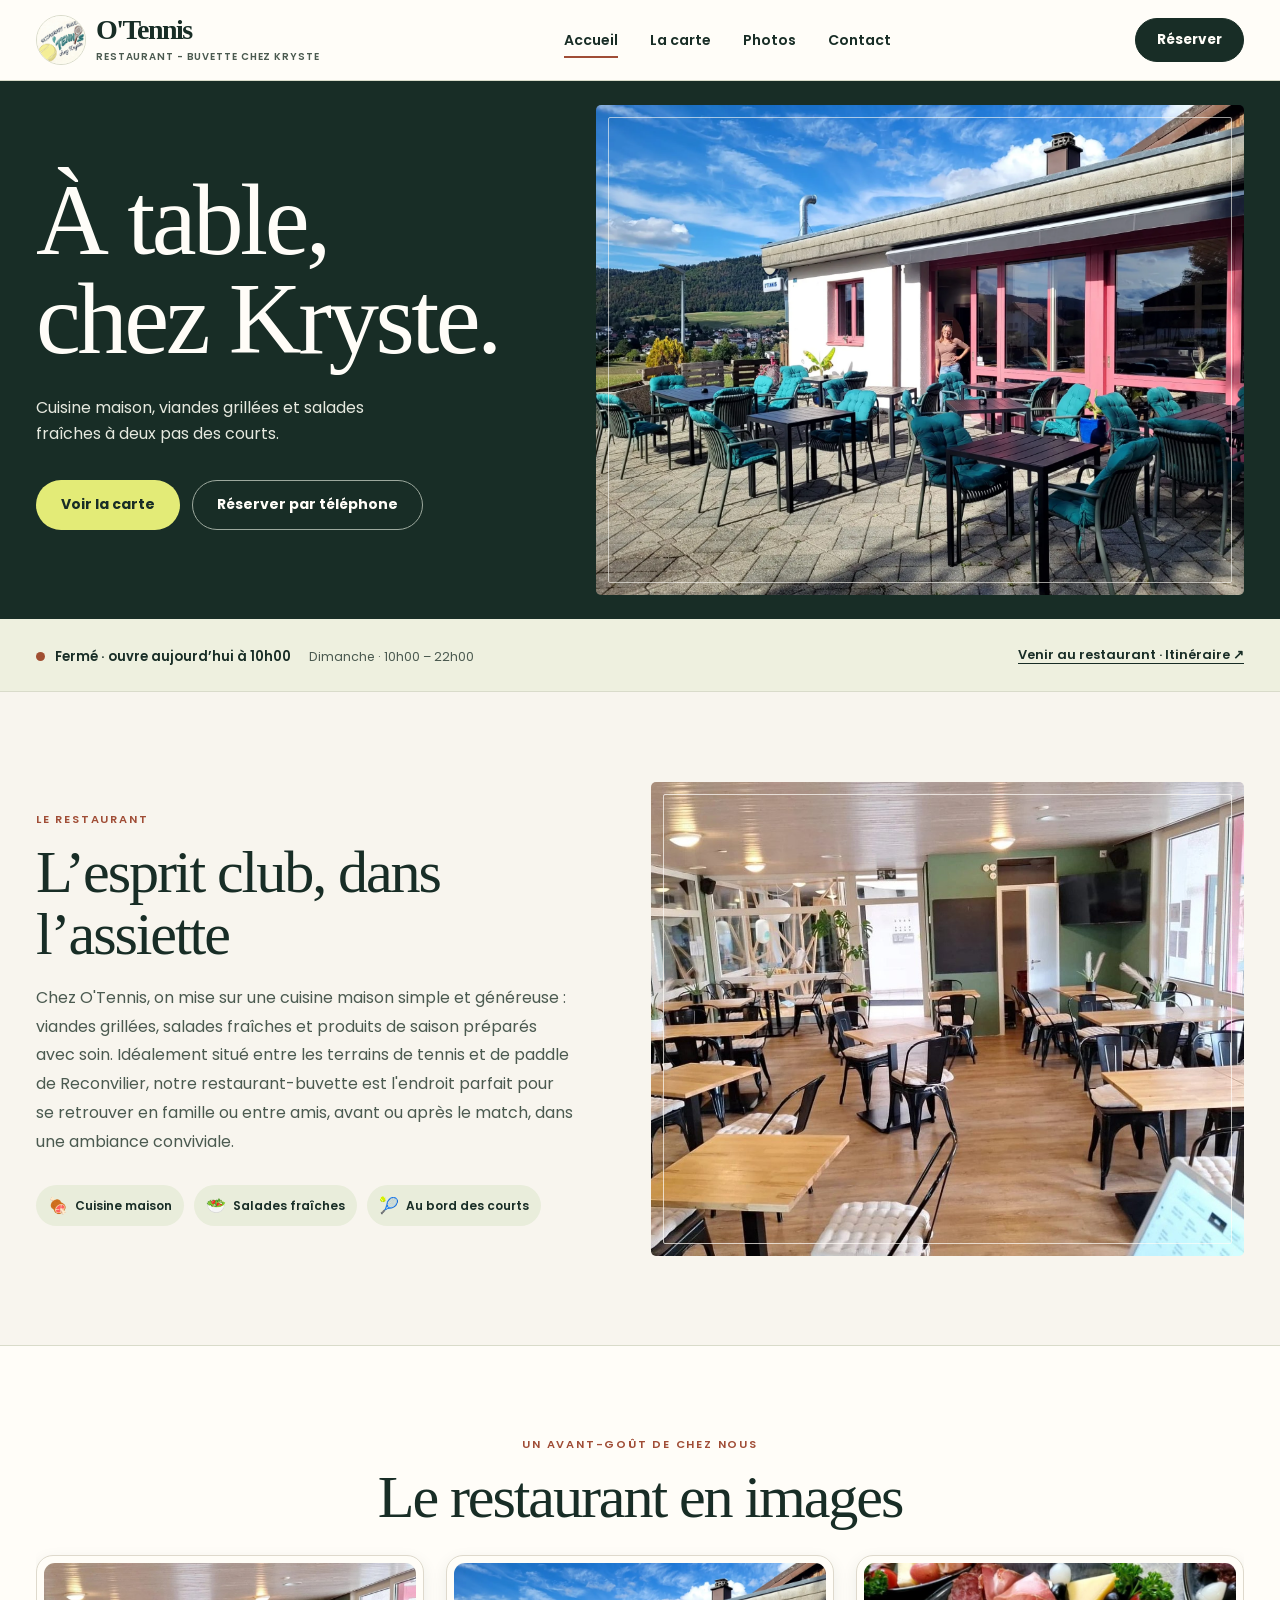
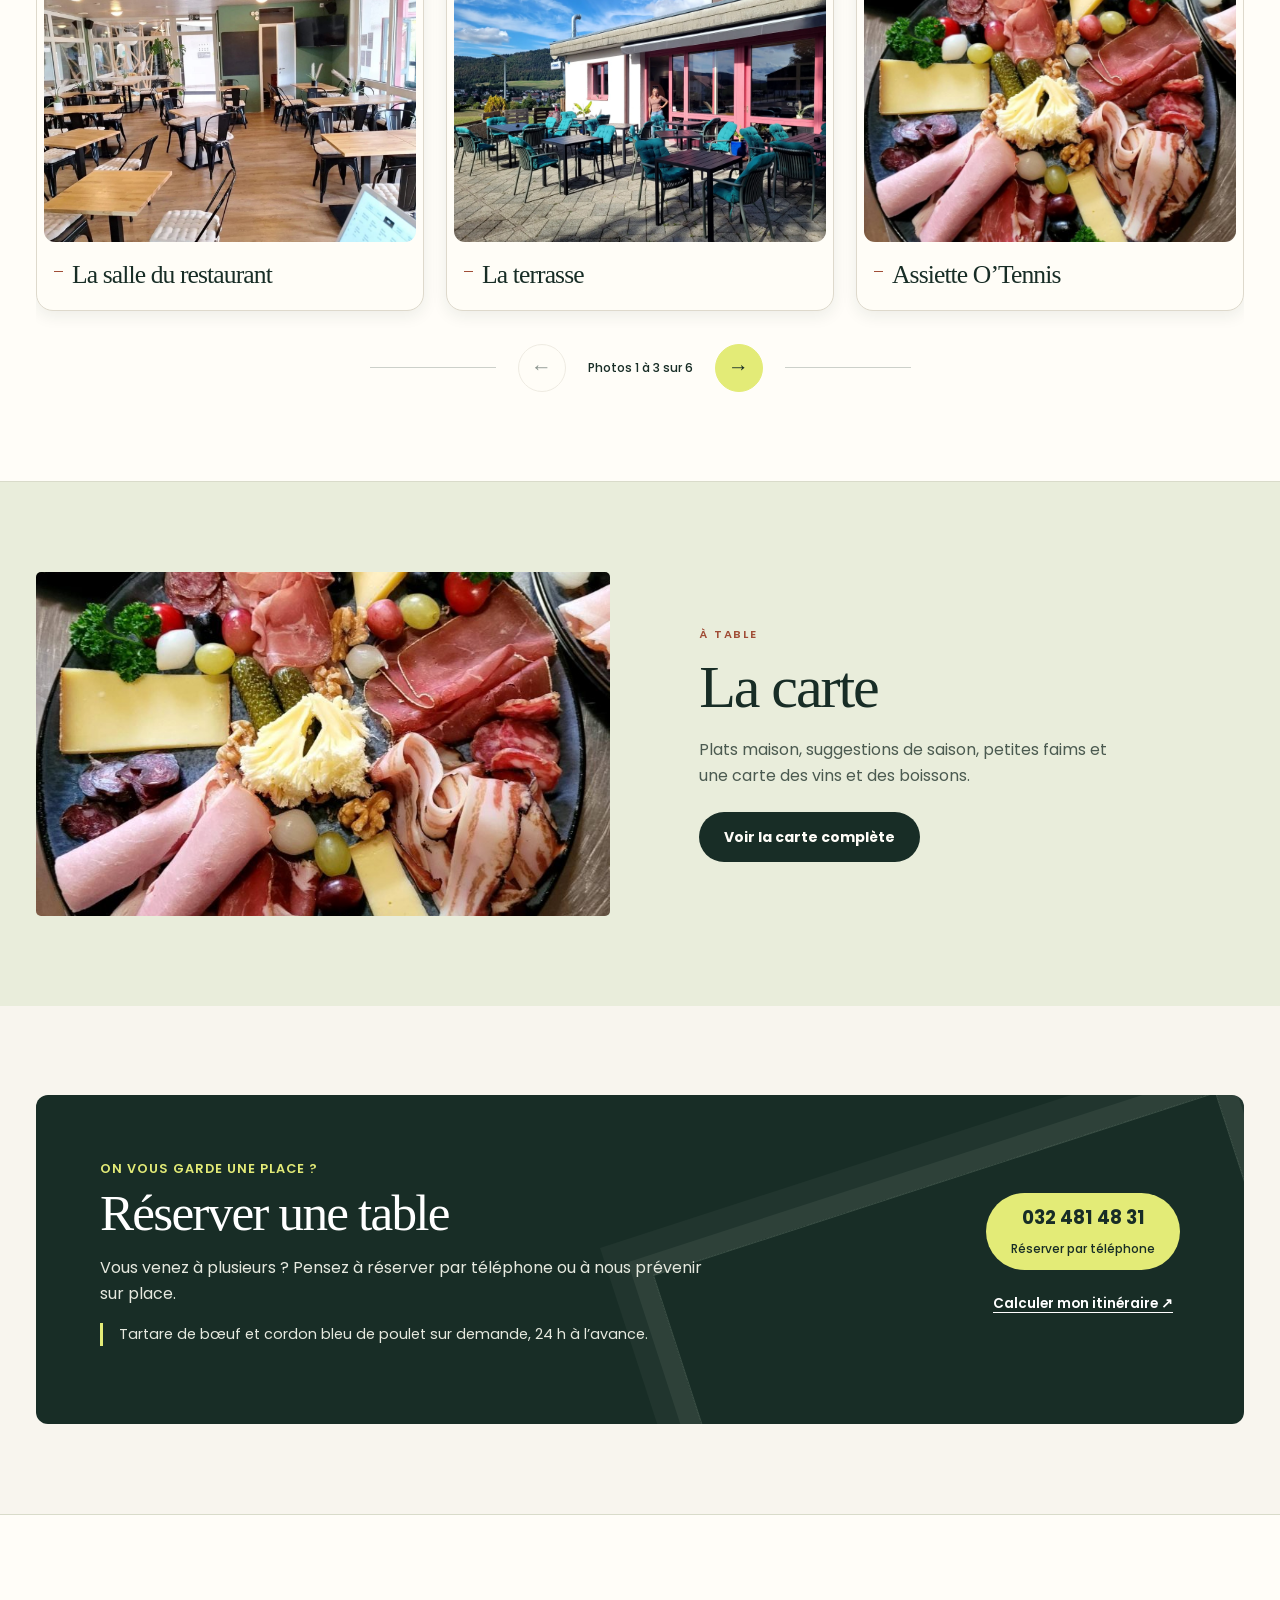
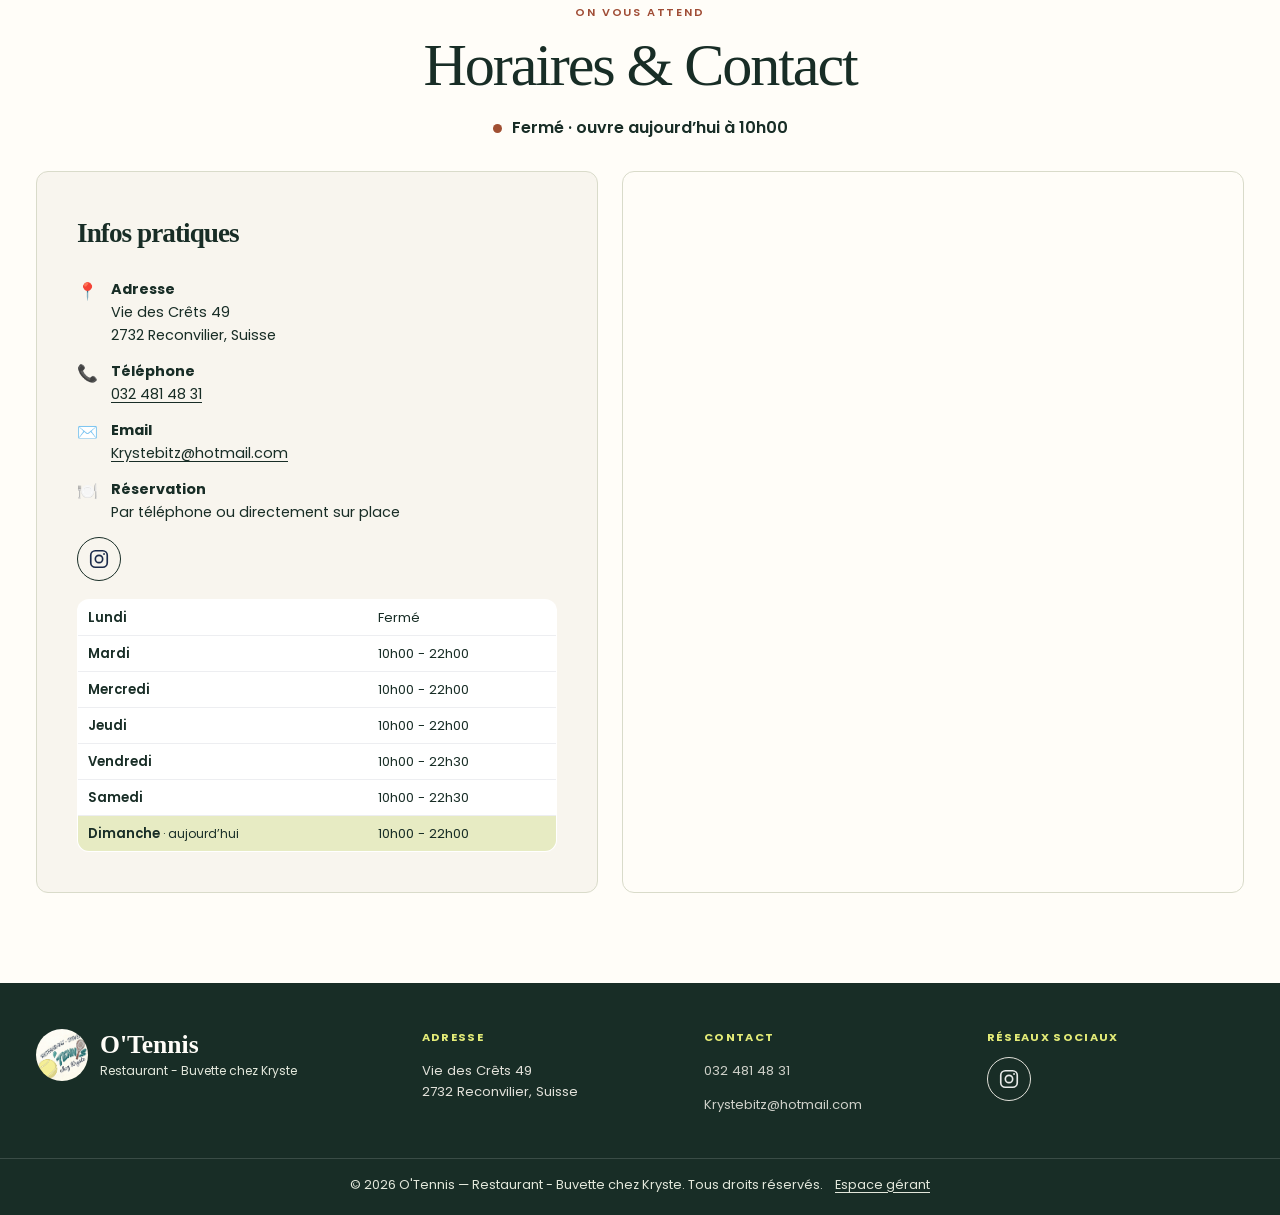
==== commit d179ea29: "Revert "Refond le design aux couleurs du logo" Annule le commit 1a61a14 : retour au design precedent" ====
--- a/index.html
+++ b/index.html
@@ -7,7 +7,7 @@
   <meta http-equiv="Content-Security-Policy"
     content="default-src 'self'; script-src 'self'; style-src 'self' 'unsafe-inline'; font-src 'self'; img-src 'self' data:; frame-src https://www.google.com; connect-src 'self'; base-uri 'self'; form-action 'self'; object-src 'none';">
   <meta name="referrer" content="strict-origin-when-cross-origin">
-  <meta name="theme-color" content="#1b2a4a">
+  <meta name="theme-color" content="#182d26">
   <title>O'Tennis - Restaurant Buvette chez Kryste | Reconvilier</title>
   <meta name="description"
     content="Restaurant-buvette O'Tennis chez Kryste, au cœur du club de tennis et paddle de Reconvilier. Cuisine maison, viandes, salades fraîches, ambiance sportive et conviviale.">
@@ -27,10 +27,9 @@
     content="Restaurant-buvette au cœur du club de tennis et paddle de Reconvilier. Cuisine maison, viandes grillées et salades fraîches.">
   <meta name="twitter:image" content="https://restaurant-buvette-otennis.ch/image/gallery/terrasse.webp">
 
-  <!-- Polices : Newsreader (titres) et Figtree (texte courant), hebergees localement dans fonts/ -->
-  <link rel="preload" href="fonts/newsreader-latin-wght-normal.woff2" as="font" type="font/woff2" crossorigin>
-  <link rel="preload" href="fonts/figtree-latin-wght-normal.woff2" as="font" type="font/woff2" crossorigin>
+  <!-- Polices : Caveat (titres) et Poppins (texte courant), hebergees localement dans fonts/ -->
   <link rel="stylesheet" href="style.css">
+  <link rel="stylesheet" href="redesign.css">
   <link rel="stylesheet" href="gallery.css">
 
   <link rel="icon" type="image/png" sizes="32x32" href="image/favicon-32.png">
@@ -95,7 +94,7 @@
         <a href="#galerie">Photos</a>
         <a href="#contact">Contact</a>
       </nav>
-      <a class="header-call" data-call href="tel:+41324814831">Réserver<span class="header-call-number" data-phone-number>032 481 48 31</span></a>
+      <a class="header-call" data-call href="tel:+41324814831">Réserver</a>
       <button class="nav-toggle" aria-label="Ouvrir le menu de navigation" aria-expanded="false" aria-controls="main-nav">&#9776;</button>
     </div>
   </header>
@@ -133,7 +132,7 @@
         <p class="opening-status" data-opening-status role="status" aria-live="polite">Consultez nos horaires</p>
         <p data-today-hours>Du mardi au dimanche dès 10h00</p>
       </div>
-      <a class="directions-link" data-directions href="https://www.google.com/maps/dir/?api=1&amp;destination=Vie+des+Cr%C3%AAts+49%2C+2732+Reconvilier">Itinéraire <svg class="icon" aria-hidden="true" viewBox="0 0 16 16"><path d="M5 11 11 5M6 5h5v5"/></svg></a>
+      <a class="directions-link" data-directions href="https://www.google.com/maps/dir/?api=1&amp;destination=Vie+des+Cr%C3%AAts+49%2C+2732+Reconvilier">Venir au restaurant · Itinéraire ↗</a>
     </div>
   </div>
 
@@ -176,6 +175,7 @@
 
   <section id="galerie" aria-labelledby="gallery-title">
     <div class="container">
+      <p class="section-soustitre">Un avant-goût de chez nous</p>
       <h2 id="gallery-title" class="section-titre">Le restaurant en images</h2>
       <div id="gallery-grid" class="gallery-grid">
         <figure class="gallery-card"><a class="gallery-photo-link" href="image/gallery/salle.jpg"><img src="image/gallery/salle.jpg" alt="La salle du restaurant" loading="lazy" width="800" height="600"></a><figcaption><h3>La salle du restaurant</h3></figcaption></figure>
@@ -214,7 +214,7 @@
         </div>
         <div class="reservation-actions">
           <a class="btn" data-call href="tel:+41324814831"><span data-phone-number>032 481 48 31</span><small>Réserver par téléphone</small></a>
-          <a class="directions-link" data-directions href="https://www.google.com/maps/dir/?api=1&amp;destination=Vie+des+Cr%C3%AAts+49%2C+2732+Reconvilier">Calculer mon itinéraire <svg class="icon" aria-hidden="true" viewBox="0 0 16 16"><path d="M5 11 11 5M6 5h5v5"/></svg></a>
+          <a class="directions-link" data-directions href="https://www.google.com/maps/dir/?api=1&amp;destination=Vie+des+Cr%C3%AAts+49%2C+2732+Reconvilier">Calculer mon itinéraire ↗</a>
         </div>
       </div>
     </div>
--- a/style.css
+++ b/style.css
@@ -1,959 +1,842 @@
-/* ===========================================================
-   O'Tennis - Restaurant Buvette chez Kryste
-   Feuille de style principale (jetons, base, composants partages).
-   Pages : accueil (index.html), carte (menu-design.css), galerie
-   (gallery.css), 404 (404.css), espace gerant (admin/admin.css).
-   =========================================================== */
-
-/* Polices hebergees localement (fonts/), sans appel a un CDN :
-   aucune adresse IP de visiteur n'est transmise a un tiers. */
-@font-face {
-  font-family: 'Newsreader';
-  font-style: normal;
-  font-weight: 200 800;
-  font-display: swap;
-  src: url('fonts/newsreader-latin-wght-normal.woff2') format('woff2');
-  unicode-range: U+0000-00FF, U+0131, U+0152-0153, U+02BB-02BC, U+02C6, U+02DA, U+02DC, U+0304, U+0308, U+0329, U+2000-206F, U+20AC, U+2122, U+2191, U+2193, U+2212, U+2215, U+FEFF, U+FFFD;
-}
-
-@font-face {
-  font-family: 'Figtree';
-  font-style: normal;
-  font-weight: 300 900;
-  font-display: swap;
-  src: url('fonts/figtree-latin-wght-normal.woff2') format('woff2');
-  unicode-range: U+0000-00FF, U+0131, U+0152-0153, U+02BB-02BC, U+02C6, U+02DA, U+02DC, U+0304, U+0308, U+0329, U+2000-206F, U+20AC, U+2122, U+2191, U+2193, U+2212, U+2215, U+FEFF, U+FFFD;
-}
-
-:root {
-  /* Surfaces : papier du logo, carte, surface relevee, encre marine */
-  --paper: #f7f4ee;
-  --card: #fdfbf7;
-  --raised: #efe9df;
-  --ink: #1b2a4a;
-
-  /* Texte : trois niveaux sur fond clair, trois sur fond encre */
-  --text: var(--ink);
-  --text-2: #46506a;
-  --text-3: #5f6a80;
-  --on-ink: #f7f4ee;
-  --on-ink-2: #c3cad9;
-  --on-ink-3: #9aa4b8;
-
-  /* Traits fins */
-  --line: rgba(27, 42, 74, 0.1);
-  --line-strong: rgba(27, 42, 74, 0.28);
-  --line-ink: rgba(247, 244, 238, 0.16);
-
-  /* Accent unique : le turquoise du logo, assombri pour le contraste */
-  --accent: #25716e;
-  --accent-hover: #1c5c5a;
-
-  /* Signature : la balle jaune du logo */
-  --ball: #e8e27c;
-  --ball-ring: #9a922e;
-
-  /* Etat "ferme" uniquement */
-  --clay: #a04d36;
-
-  --font-display: 'Newsreader', Georgia, 'Times New Roman', serif;
-  --font-text: 'Figtree', system-ui, 'Segoe UI', Arial, sans-serif;
-
-  /* Echelle de texte */
-  --text-xs: 0.8125rem;
-  --text-sm: 0.875rem;
-  --text-md: 0.9375rem;
-  --text-base: 1rem;
-  --text-lg: 1.125rem;
-
-  /* Rayons : controles 10, cartes et photos 12, fenetres 16 */
-  --r-control: 10px;
-  --r-card: 12px;
-  --r-panel: 16px;
-
-  --ease: cubic-bezier(0.22, 1, 0.36, 1);
-  --gutter: 20px;
-  --header-h: 64px;
-  --section-y: clamp(64px, 8vw, 112px);
-}
-
-@media (min-width: 769px) {
-  :root { --gutter: 32px; --header-h: 72px; }
-}
-
-* {
-  box-sizing: border-box;
-}
-
-html {
-  scroll-behavior: smooth;
-  -webkit-text-size-adjust: 100%;
-}
-
-body {
-  margin: 0;
-  font-family: var(--font-text);
-  font-size: var(--text-base);
-  background-color: var(--paper);
-  color: var(--text);
-  line-height: 1.6;
-  text-rendering: optimizeLegibility;
-}
-
-img {
-  max-width: 100%;
-  display: block;
-}
-
-h1,
-h2,
-h3 {
-  font-family: var(--font-display);
-  font-weight: 400;
-  color: var(--ink);
-  letter-spacing: 0;
-}
-
-a {
-  color: inherit;
-  text-decoration: none;
-}
-
-.container {
-  width: min(100% - var(--gutter) * 2, 1200px);
-  margin-inline: auto;
-}
-
-section { scroll-margin-top: calc(var(--header-h) + 16px); }
-main:focus { outline: none; }
-
-.skip-link {
-  position: fixed;
-  inset: 8px auto auto 8px;
-  z-index: 300;
-  transform: translateY(-150%);
-  padding: 12px 16px;
-  border-radius: var(--r-control);
-  background: var(--ink);
-  color: var(--on-ink);
-  font-weight: 600;
-}
-
-.skip-link:focus { transform: none; }
-
-:is(a, button):focus-visible {
-  outline: 2px solid var(--accent);
-  outline-offset: 3px;
-}
-
-:is(.hero, .menu-masthead, .reservation-section, .site-footer) :is(a, button):focus-visible {
-  outline-color: var(--ball);
-}
-
-/* ===================== EN-TETE ===================== */
-
-.site-header {
-  position: sticky;
-  top: 0;
-  z-index: 100;
-  background: var(--card);
-  border-bottom: 1px solid var(--line);
-}
-
-.header-inner {
-  display: flex;
-  align-items: center;
-  gap: 16px;
-  width: min(100% - var(--gutter) * 2, 1200px);
-  min-height: var(--header-h);
-  margin-inline: auto;
-}
-
-.logo-bloc {
-  display: flex;
-  align-items: center;
-  gap: 12px;
-  min-width: 0;
-}
-
-.logo-bloc img {
-  flex: none;
-  width: 48px;
-  height: 48px;
-  border-radius: 50%;
-  object-fit: cover;
-  background: var(--paper);
-}
-
-.logo-title {
-  display: block;
-  color: var(--ink);
-  font: 500 1.5rem/1 var(--font-display);
-}
-
-/* Le logo reprend deja la mention "Restaurant - Buvette chez Kryste". */
-.logo-texte p { display: none; }
-
-nav.main-nav {
-  display: flex;
-  gap: 32px;
-  margin-inline: auto;
-}
-
-nav.main-nav a {
-  position: relative;
-  padding: 12px 0;
-  color: var(--text-2);
-  font-size: var(--text-md);
-  font-weight: 500;
-  transition: color 160ms var(--ease);
-}
-
-nav.main-nav a:hover,
-nav.main-nav a.actif { color: var(--ink); }
-
-/* Signature : la balle marque la page courante. */
-nav.main-nav a.actif::after {
-  content: '';
-  position: absolute;
-  bottom: 2px;
-  left: 50%;
-  width: 6px;
-  height: 6px;
-  margin-left: -3px;
-  border-radius: 50%;
-  background: var(--ball);
-  box-shadow: 0 0 0 1px var(--ball-ring);
-}
-
-.header-call {
-  display: inline-flex;
-  align-items: center;
-  justify-content: center;
-  gap: 12px;
-  min-height: 44px;
-  padding: 0 20px;
-  border-radius: var(--r-control);
-  background: var(--accent);
-  color: #fff;
-  font-size: var(--text-md);
-  font-weight: 600;
-  white-space: nowrap;
-  transition: background-color 160ms var(--ease), transform 160ms var(--ease);
-}
-
-.header-call:hover { background: var(--accent-hover); }
-.header-call:active { transform: scale(0.98); }
-
-.header-call-number {
-  display: none;
-  padding-left: 12px;
-  border-left: 1px solid rgba(255, 255, 255, 0.4);
-  font-weight: 500;
-  font-variant-numeric: tabular-nums;
-}
-
-@media (min-width: 1000px) {
-  .header-call-number { display: inline; }
-}
-
-/* Bouton du menu mobile : trois traits dessines en CSS. */
-.nav-toggle {
-  display: none;
-  position: relative;
-  flex: none;
-  width: 44px;
-  height: 44px;
-  padding: 0;
-  border: 0;
-  border-radius: var(--r-control);
-  background: none;
-  color: var(--ink);
-  font-size: 0;
-  cursor: pointer;
-}
-
-.nav-toggle::before,
-.nav-toggle::after {
-  content: '';
-  position: absolute;
-  top: 50%;
-  left: 50%;
-  width: 20px;
-  height: 2px;
-  margin: -1px 0 0 -10px;
-  border-radius: 1px;
-  background: currentColor;
-  transition: transform 200ms var(--ease);
-}
-
-.nav-toggle::before { transform: translateY(-4px); }
-.nav-toggle::after { transform: translateY(4px); }
-.nav-toggle[aria-expanded="true"]::before { transform: rotate(45deg); }
-.nav-toggle[aria-expanded="true"]::after { transform: rotate(-45deg); }
-
-/* ===================== BOUTONS ET LIENS ===================== */
-
-.btn {
-  display: inline-flex;
-  align-items: center;
-  justify-content: center;
-  gap: 8px;
-  min-height: 48px;
-  padding: 12px 24px;
-  border: 1px solid transparent;
-  border-radius: var(--r-control);
-  background: var(--accent);
-  color: #fff;
-  font: 600 var(--text-md)/1.3 var(--font-text);
-  transition: background-color 160ms var(--ease), color 160ms var(--ease), border-color 160ms var(--ease), transform 160ms var(--ease);
-}
-
-.btn:hover { background: var(--accent-hover); }
-.btn:active { transform: scale(0.98); }
-
-.btn-secondaire {
-  background: transparent;
-  border-color: var(--line-strong);
-  color: var(--ink);
-}
-
-.btn-secondaire:hover { background: rgba(27, 42, 74, 0.06); }
-
-:is(.hero, .menu-masthead, .reservation-section) .btn {
-  background: var(--paper);
-  color: var(--ink);
-}
-
-:is(.hero, .menu-masthead, .reservation-section) .btn:hover { background: #fff; }
-
-:is(.hero, .menu-masthead, .reservation-section) .btn-secondaire {
-  background: transparent;
-  border-color: rgba(247, 244, 238, 0.4);
-  color: var(--on-ink);
-}
-
-:is(.hero, .menu-masthead, .reservation-section) .btn-secondaire:hover {
-  background: rgba(247, 244, 238, 0.1);
-}
-
-.icon {
-  flex: none;
-  width: 16px;
-  height: 16px;
-  fill: none;
-  stroke: currentColor;
-  stroke-width: 1.5;
-  stroke-linecap: round;
-  stroke-linejoin: round;
-}
-
-.directions-link {
-  display: inline-flex;
-  align-items: center;
-  gap: 8px;
-  min-height: 44px;
-  color: var(--ink);
-  font-size: var(--text-md);
-  font-weight: 500;
-  text-decoration: underline;
-  text-decoration-color: var(--line-strong);
-  text-underline-offset: 4px;
-  transition: color 160ms var(--ease), text-decoration-color 160ms var(--ease);
-}
-
-.directions-link:hover {
-  color: var(--accent);
-  text-decoration-color: currentColor;
-}
-
-/* ===================== TITRES DE SECTION ===================== */
-
-section { padding-block: var(--section-y); }
-
-.section-titre,
-.presentation-texte h2 {
-  margin: 0 0 24px;
-  font: 400 clamp(2rem, 4vw, 3rem)/1.1 var(--font-display);
-  letter-spacing: -0.02em;
-  text-align: left;
-}
-
-.section-soustitre {
-  margin: 0 0 12px;
-  color: var(--accent);
-  font-size: var(--text-sm);
-  font-weight: 500;
-  text-align: left;
-}
-
-/* ===================== ACCUEIL : HERO ===================== */
-
-.hero {
-  position: relative;
-  overflow: hidden;
-  padding: 0;
-  background: var(--ink);
-  color: var(--on-ink);
-}
-
-.hero-layout {
-  display: grid;
-  grid-template-columns: minmax(0, 1fr) minmax(0, 1fr);
-  align-items: center;
-  min-height: clamp(560px, 78vh, 760px);
-}
-
-.hero-copy {
-  grid-column: 1;
-  padding-block: clamp(64px, 9vw, 112px);
-  padding-right: 48px;
-}
-
-.hero-title {
-  margin: 0;
-  color: var(--on-ink);
-  font: 400 clamp(2.75rem, 6vw, 5rem)/1.04 var(--font-display);
-  letter-spacing: -0.025em;
-  white-space: pre-line;
-  overflow-wrap: anywhere;
-}
-
-.hero .accroche {
-  max-width: 34ch;
-  margin: 24px 0 32px;
-  color: var(--on-ink-2);
-  font-size: var(--text-lg);
-  line-height: 1.6;
-}
-
-.hero-daily {
-  display: grid;
-  grid-template-columns: minmax(0, 1fr) auto auto;
-  align-items: center;
-  gap: 16px;
-  max-width: 34rem;
-  margin: 0 0 24px;
-  padding: 16px 20px;
-  border: 1px solid var(--line-ink);
-  border-radius: var(--r-card);
-  background: rgba(247, 244, 238, 0.06);
-  color: var(--on-ink);
-  transition: background-color 160ms var(--ease), border-color 160ms var(--ease);
-}
-
-.hero-daily[hidden] { display: none; }
-.hero-daily:hover { background: rgba(247, 244, 238, 0.1); border-color: rgba(247, 244, 238, 0.32); }
-
-.hero-daily-label {
-  display: block;
-  margin-bottom: 4px;
-  color: var(--on-ink-3);
-  font-size: var(--text-xs);
-  font-weight: 500;
-}
-
-.hero-daily-copy strong {
-  display: block;
-  font-size: var(--text-lg);
-  font-weight: 600;
-  line-height: 1.35;
-  overflow-wrap: anywhere;
-}
-
-.hero-daily-price { font-size: var(--text-md); font-weight: 600; font-variant-numeric: tabular-nums; white-space: nowrap; }
-.hero-daily-arrow { color: var(--on-ink-3); }
-
-.hero-actions { display: flex; flex-wrap: wrap; gap: 12px; }
-
-.hero-image {
-  position: absolute;
-  inset: 0 0 0 50%;
-  margin: 0;
-  overflow: hidden;
-}
-
-.hero-image img {
-  width: 100%;
-  height: 100%;
-  object-fit: cover;
-  object-position: 49% 52%;
-}
-
-/* ===================== INFOS DU JOUR ===================== */
-
-.visit-bar {
-  background: var(--paper);
-  border-bottom: 1px solid var(--line);
-}
-
-.visit-bar-inner {
-  display: flex;
-  flex-wrap: wrap;
-  align-items: center;
-  justify-content: space-between;
-  gap: 4px 32px;
-  padding-block: 12px;
-}
-
-.visit-hours {
-  display: flex;
-  flex-wrap: wrap;
-  align-items: baseline;
-  gap: 0 16px;
-}
-
-.visit-hours p { margin: 0; }
-.visit-hours [data-today-hours] { color: var(--text-3); font-size: var(--text-sm); }
-
-.opening-status {
-  display: flex;
-  align-items: baseline;
-  gap: 10px;
-  color: var(--ink);
-  font-size: var(--text-md);
-  font-weight: 600;
-  overflow-wrap: anywhere;
-}
-
-/* Signature : une balle pleine quand c'est ouvert, un anneau vide sinon. */
-.opening-status::before {
-  content: '';
-  flex: none;
-  width: 10px;
-  height: 10px;
-  border-radius: 50%;
-  background: transparent;
-  box-shadow: inset 0 0 0 1.5px var(--text-3);
-}
-
-.opening-status[data-state="open"]::before {
-  background: var(--ball);
-  box-shadow: inset 0 0 0 1.5px var(--ball-ring);
-}
-
-.opening-status[data-state="closed"] { color: var(--clay); }
-.opening-status[data-state="closed"]::before { box-shadow: inset 0 0 0 1.5px var(--clay); }
-
-.restaurant-announcement {
-  padding-block: 16px;
-  background: var(--raised);
-  color: var(--ink);
-  font-size: var(--text-md);
-}
-
-.restaurant-announcement p { margin: 0; white-space: pre-line; font-weight: 500; }
-
-/* ===================== MENU DU JOUR ===================== */
-
-.daily-menu[hidden], .daily-menu-photo[hidden] { display: none; }
-
-.daily-menu {
-  padding-block: clamp(32px, 5vw, 56px);
-  background: var(--paper);
-}
-
-.daily-menu-card {
-  display: block;
-  overflow: hidden;
-  border: 1px solid var(--line);
-  border-radius: var(--r-card);
-  background: var(--card);
-}
-
-.daily-menu-card.has-photo:has(.daily-menu-photo:not([hidden])) {
-  display: grid;
-  grid-template-columns: minmax(0, 1fr) minmax(0, 0.55fr);
-}
-
-.daily-menu-content {
-  min-width: 0;
-  padding: clamp(24px, 4vw, 40px);
-  overflow-wrap: anywhere;
-}
-
-.daily-menu-heading {
-  display: flex;
-  flex-wrap: wrap;
-  align-items: flex-end;
-  justify-content: space-between;
-  gap: 16px;
-}
-
-.daily-menu-eyebrow { margin: 0 0 4px; color: var(--accent); font-size: var(--text-sm); font-weight: 500; }
-.daily-menu h2 { margin: 0; font: 400 clamp(1.75rem, 3vw, 2.5rem)/1.1 var(--font-display); letter-spacing: -0.02em; }
-.daily-menu-date { display: block; margin-top: 8px; color: var(--text-3); font-size: var(--text-sm); }
-
-.daily-menu-price {
-  margin: 0;
-  color: var(--ink);
-  font: 500 1.75rem/1 var(--font-display);
-  font-variant-numeric: tabular-nums;
-}
-
-.daily-menu-courses {
-  display: grid;
-  grid-template-columns: repeat(auto-fit, minmax(200px, 1fr));
-  gap: 24px 32px;
-  margin: 24px 0 0;
-  padding-top: 24px;
-  border-top: 1px solid var(--line);
-}
-
-.daily-menu-course dt { color: var(--text-3); font-size: var(--text-xs); font-weight: 500; }
-.daily-menu-course dd { margin: 4px 0 0; font-size: var(--text-lg); white-space: pre-line; }
-
-.daily-menu-photo { display: block; width: 100%; height: 100%; max-height: 420px; object-fit: cover; }
-
-/* ===================== PRESENTATION ===================== */
-
-.presentation {
-  display: grid;
-  grid-template-columns: minmax(0, 1fr) minmax(0, 1.1fr);
-  align-items: center;
-  gap: clamp(32px, 6vw, 96px);
-}
-
-.presentation-texte > p:not(.section-soustitre) {
-  max-width: 56ch;
-  margin: 0;
-  color: var(--text-2);
-  line-height: 1.7;
-  white-space: pre-line;
-}
-
-.presentation-image img {
-  width: 100%;
-  height: auto;
-  aspect-ratio: 5 / 4;
-  border-radius: var(--r-card);
-  object-fit: cover;
-  background: var(--raised);
-}
-
-.presentation-image img.photo-manquante {
-  display: flex;
-  align-items: center;
-  justify-content: center;
-  color: var(--ink);
-  font-weight: 600;
-}
-
-.atouts {
-  display: flex;
-  flex-wrap: wrap;
-  gap: 8px 24px;
-  margin-top: 32px;
-}
-
-.atout {
-  display: inline-flex;
-  align-items: center;
-  gap: 8px;
-  color: var(--ink);
-  font-size: var(--text-md);
-  font-weight: 500;
-}
-
-.atout::before {
-  content: '';
-  width: 6px;
-  height: 6px;
-  border-radius: 50%;
-  background: var(--ball);
-  box-shadow: 0 0 0 1px var(--ball-ring);
-}
-
-/* Les emojis restent modifiables dans le gestionnaire mais ne s'affichent plus. */
-.emoji { display: none; }
-
-/* ===================== TEASER DE LA CARTE ===================== */
-
-.menu-teaser-layout {
-  display: grid;
-  grid-template-columns: minmax(0, 1fr) minmax(0, 0.95fr);
-  align-items: center;
-  gap: clamp(32px, 7vw, 96px);
-}
-
-.menu-teaser-photo { overflow: hidden; border-radius: var(--r-card); }
-.menu-teaser-photo img { width: 100%; height: auto; aspect-ratio: 5 / 3; object-fit: cover; object-position: center 52%; }
-.menu-teaser-description { max-width: 42ch; margin: 0 0 24px; color: var(--text-2); }
-
-/* ===================== RESERVATION ===================== */
-
-.reservation-section {
-  background: var(--ink);
-  color: var(--on-ink);
-  padding-block: clamp(56px, 7vw, 96px);
-}
-
-.reservation-card {
-  display: grid;
-  grid-template-columns: minmax(0, 1fr) auto;
-  align-items: center;
-  gap: 32px 64px;
-}
-
-.reservation-eyebrow { margin: 0 0 8px; color: var(--on-ink-3); font-size: var(--text-sm); font-weight: 500; }
-.reservation-card h2 { margin: 0 0 16px; color: var(--on-ink); font: 400 clamp(2rem, 4vw, 3.25rem)/1.08 var(--font-display); letter-spacing: -0.02em; }
-.reservation-card p:not(.reservation-eyebrow) { max-width: 52ch; margin: 0; color: var(--on-ink-2); }
-
-.reservation-note {
-  margin-top: 24px !important;
-  padding-top: 16px;
-  border-top: 1px solid var(--line-ink);
-  color: var(--on-ink-3) !important;
-  font-size: var(--text-sm);
-}
-
-.reservation-actions { display: flex; flex-direction: column; align-items: flex-start; gap: 16px; }
-
-.reservation-actions .btn {
-  flex-direction: column;
-  align-items: flex-start;
-  gap: 2px;
-  min-height: 72px;
-  padding: 12px 32px;
-  white-space: nowrap;
-}
-
-.reservation-actions .btn [data-phone-number] {
-  font: 500 1.75rem/1.1 var(--font-display);
-  font-variant-numeric: tabular-nums;
-}
-
-.reservation-actions .btn small { color: var(--text-3); font-size: var(--text-xs); font-weight: 500; }
-.reservation-actions .directions-link { color: var(--on-ink); text-decoration-color: rgba(247, 244, 238, 0.4); }
-.reservation-actions .directions-link:hover { color: var(--ball); }
-
-/* ===================== HORAIRES ET CONTACT ===================== */
-
-#contact { background: var(--card); border-top: 1px solid var(--line); }
-.contact-status { margin: 0 0 32px; }
-
-.contact-grille {
-  display: grid;
-  grid-template-columns: minmax(0, 1fr);
-  gap: 48px;
-}
-
-.bloc-infos {
-  display: grid;
-  grid-template-columns: minmax(0, 1fr) minmax(0, 1fr);
-  column-gap: clamp(32px, 6vw, 96px);
-  align-content: start;
-}
-
-.contact-panel-title { grid-column: 1 / -1; margin: 0 0 16px; font: 400 1.5rem/1.2 var(--font-display); }
-
-.bloc-infos .ligne-info {
-  grid-column: 1;
-  min-width: 0;
-  padding: 16px 0;
-  border-top: 1px solid var(--line);
-  overflow-wrap: anywhere;
-}
-
-.ligne-info strong {
-  display: block;
-  margin-bottom: 4px;
-  color: var(--text-3);
-  font-size: var(--text-xs);
-  font-weight: 500;
-}
-
-.ligne-info strong + br { display: none; }
-.ligne-info a { text-decoration: underline; text-decoration-color: var(--line-strong); text-underline-offset: 3px; }
-.ligne-info a:hover { color: var(--accent); text-decoration-color: currentColor; }
-
-.contact-reseaux { grid-column: 1; padding: 16px 0 0; border-top: 1px solid var(--line); }
-.contact-reseaux[hidden] { display: none; }
-
-.instagram-link {
-  display: inline-flex;
-  align-items: center;
-  justify-content: center;
-  width: 44px;
-  height: 44px;
-  border: 1px solid var(--line-strong);
-  border-radius: var(--r-control);
-  transition: background-color 160ms var(--ease);
-}
-
-.instagram-link img { display: block; width: 22px; height: 22px; }
-.instagram-link:hover { background-color: rgba(27, 42, 74, 0.06); }
-
-table.horaires {
-  grid-column: 2;
-  grid-row: 2 / span 6;
-  align-self: start;
-  width: 100%;
-  border-collapse: collapse;
-  font-size: var(--text-md);
-}
-
-table.horaires td { padding: 12px 12px; border-top: 1px solid var(--line); }
-table.horaires td:first-child { color: var(--ink); font-weight: 500; }
-table.horaires td:last-child { text-align: right; color: var(--text-2); font-variant-numeric: tabular-nums; }
-
-table.horaires tr.is-today td { background: var(--raised); border-top-color: transparent; color: var(--ink); }
-table.horaires tr.is-today td:first-child { border-radius: 8px 0 0 8px; }
-table.horaires tr.is-today td:last-child { border-radius: 0 8px 8px 0; font-weight: 500; }
-.horaires tr.is-today td:first-child::after { content: ' · aujourd’hui'; color: var(--text-3); font-size: var(--text-xs); font-weight: 400; }
-
-.carte-embed {
-  overflow: hidden;
-  min-height: 360px;
-  border: 1px solid var(--line);
-  border-radius: var(--r-card);
-}
-
-.carte-embed iframe { display: block; width: 100%; height: 100%; min-height: 360px; border: 0; }
-
-/* ===================== PIED DE PAGE ===================== */
-
-.site-footer {
-  padding: 56px 0 24px;
-  background: var(--ink);
-  color: var(--on-ink);
-}
-
-.footer-inner {
-  display: grid;
-  grid-template-columns: minmax(0, 1.4fr) repeat(3, minmax(0, 1fr));
-  gap: 32px;
-}
-
-.footer-logo { display: flex; align-items: flex-start; gap: 16px; }
-.footer-logo img { flex: none; width: 56px; height: 56px; border-radius: 50%; object-fit: cover; background: var(--paper); }
-.footer-logo strong { color: var(--on-ink); font: 500 1.5rem/1.2 var(--font-display); }
-.footer-logo > div { color: var(--on-ink-2); font-size: var(--text-sm); }
-
-.footer-col h4 { margin: 0 0 12px; color: var(--on-ink-3); font: 500 var(--text-xs)/1.4 var(--font-text); }
-.footer-col p { margin: 0 0 4px; }
-.footer-col :is(a, p) { color: var(--on-ink); font-size: var(--text-md); overflow-wrap: anywhere; }
-.footer-col a:hover { text-decoration: underline; text-underline-offset: 3px; }
-
-.footer-reseaux { display: flex; gap: 12px; }
-.footer-reseaux .instagram-link { border-color: rgba(247, 244, 238, 0.3); }
-.footer-reseaux .instagram-link img { filter: brightness(0) invert(1); }
-.footer-reseaux .instagram-link:hover { background-color: rgba(247, 244, 238, 0.1); }
-
-.footer-bas {
-  width: min(100% - var(--gutter) * 2, 1200px);
-  margin: 48px auto 0;
-  padding-top: 24px;
-  border-top: 1px solid var(--line-ink);
-  color: var(--on-ink-3);
-  font-size: var(--text-xs);
-}
-
-.manager-link { margin-left: 16px; text-decoration: underline; text-underline-offset: 3px; }
-.manager-link:hover { color: var(--on-ink); }
-
-/* ===================== MOUVEMENT ===================== */
-
-@media (prefers-reduced-motion: reduce) { html { scroll-behavior: auto; } }
-
-/* Apparition douce des blocs, uniquement quand le navigateur les affiche. */
-@media (prefers-reduced-motion: no-preference) {
-  .scroll-reveal { animation: scroll-reveal 400ms var(--ease); }
-  .scroll-reveal:focus-within { animation: none; }
-
-  @keyframes scroll-reveal {
-    from { opacity: 0; transform: translateY(12px); }
-    to { opacity: 1; transform: translateY(0); }
-  }
-}
-
-/* ===================== RESPONSIVE ===================== */
-
-@media (max-width: 1000px) {
-  .footer-inner { grid-template-columns: repeat(2, minmax(0, 1fr)); }
-  .bloc-infos { grid-template-columns: minmax(0, 1fr); }
-  table.horaires { grid-column: 1; grid-row: auto; margin-top: 16px; }
-}
-
-@media (max-width: 900px) {
-  .hero-layout { grid-template-columns: minmax(0, 1fr); min-height: 0; }
-  .hero-copy { padding-block: 48px 40px; padding-right: 0; }
-  .hero-image {
-    position: static;
-    margin-inline: calc(var(--gutter) * -1);
-    aspect-ratio: 16 / 9;
-  }
-  .hero-title { font-size: clamp(2.75rem, 12vw, 4rem); }
-  .presentation,
-  .menu-teaser-layout { grid-template-columns: minmax(0, 1fr); }
-  .menu-teaser-photo { order: 2; }
-  .reservation-card { grid-template-columns: minmax(0, 1fr); gap: 24px; }
-  .daily-menu-card.has-photo:has(.daily-menu-photo:not([hidden])) { grid-template-columns: minmax(0, 1fr); }
-  .daily-menu-photo { max-height: 240px; aspect-ratio: 16 / 10; }
-}
-
-@media (max-width: 768px) {
-  .header-inner { gap: 8px; }
-  .logo-bloc { margin-right: auto; }
-  .nav-toggle { display: block; }
-  .header-call { order: 3; }
-  .nav-toggle { order: 4; }
-
-  nav.main-nav {
-    display: none;
-    position: absolute;
-    top: 100%;
-    left: 0;
-    right: 0;
-    flex-direction: column;
-    gap: 0;
-    margin: 0;
-    padding: 8px var(--gutter) 16px;
-    background: var(--card);
-    border-bottom: 1px solid var(--line);
-  }
-
-  nav.main-nav.ouvert { display: flex; }
-
-  nav.main-nav a {
-    display: flex;
-    align-items: center;
-    min-height: 48px;
-    padding: 0;
-    border-top: 1px solid var(--line);
-    font-size: var(--text-base);
-  }
-
-  nav.main-nav a:first-child { border-top: 0; }
-
-  nav.main-nav a.actif::after {
-    position: static;
-    margin: 0 0 0 10px;
-  }
-
-  .visit-hours { display: block; }
-  .visit-bar-inner { padding-block: 8px; }
-  .directions-link { min-height: 40px; }
-}
-
-@media (max-width: 520px) {
-  .logo-bloc { gap: 8px; }
-  .logo-bloc img { width: 40px; height: 40px; }
-  .logo-title { font-size: 1.375rem; }
-  .header-call { padding-inline: 16px; }
-  .hero-image { aspect-ratio: 4 / 3; }
-  .hero-actions { flex-direction: column; }
-  .hero-actions .btn { width: 100%; }
-  .hero-daily { gap: 12px; padding: 16px; }
-  .footer-inner { grid-template-columns: minmax(0, 1fr); }
-  .footer-logo { grid-column: auto; }
-  .manager-link { display: block; margin: 8px 0 0; }
-}
-
-@media print {
-  .skip-link, .menu-nav, .header-call, .nav-toggle, .visit-bar, .reservation-section { display: none; }
-  .site-header { position: static; }
-  .categorie-menu[hidden] { display: block !important; }
-  .categorie-menu { break-inside: avoid; }
-  .container { width: 100%; }
-}
+/* ===========================================================
+   O'Tennis - Restaurant Buvette chez Kryste
+   Feuille de style principale
+   =========================================================== */
+
+/* Polices hebergees localement (fonts/) au lieu du CDN Google Fonts,
+   pour eviter l'envoi de l'IP des visiteurs a Google. */
+@font-face {
+  font-family: 'Caveat';
+  font-style: normal;
+  font-weight: 600;
+  font-display: swap;
+  src: url('fonts/caveat-600.woff2') format('woff2');
+}
+
+@font-face {
+  font-family: 'Caveat';
+  font-style: normal;
+  font-weight: 700;
+  font-display: swap;
+  src: url('fonts/caveat-700.woff2') format('woff2');
+}
+
+@font-face {
+  font-family: 'Poppins';
+  font-style: normal;
+  font-weight: 400;
+  font-display: swap;
+  src: url('fonts/poppins-400.woff2') format('woff2');
+}
+
+@font-face {
+  font-family: 'Poppins';
+  font-style: normal;
+  font-weight: 500;
+  font-display: swap;
+  src: url('fonts/poppins-500.woff2') format('woff2');
+}
+
+@font-face {
+  font-family: 'Poppins';
+  font-style: normal;
+  font-weight: 600;
+  font-display: swap;
+  src: url('fonts/poppins-600.woff2') format('woff2');
+}
+
+@font-face {
+  font-family: 'Poppins';
+  font-style: normal;
+  font-weight: 700;
+  font-display: swap;
+  src: url('fonts/poppins-700.woff2') format('woff2');
+}
+
+:root {
+  --color-creme: #FAF6EC;
+  --color-vert-tennis: #7FB069;
+  --color-bleu-marine: #1B2A4A;
+  --color-jaune-balle: #D4D94A;
+  --color-blanc: #FFFFFF;
+  --color-texte: #2B2B2B;
+
+  --font-titre: 'Caveat', 'Segoe Script', cursive;
+  --font-texte: 'Poppins', 'Segoe UI', Arial, sans-serif;
+
+  --rayon: 14px;
+  --ombre: 0 4px 14px rgba(27, 42, 74, 0.12);
+}
+
+* {
+  box-sizing: border-box;
+}
+
+html {
+  scroll-behavior: smooth;
+}
+
+body {
+  margin: 0;
+  font-family: var(--font-texte);
+  background-color: var(--color-creme);
+  color: var(--color-texte);
+  line-height: 1.6;
+}
+
+img {
+  max-width: 100%;
+  display: block;
+}
+
+h1,
+h2,
+h3 {
+  font-family: var(--font-titre);
+  color: var(--color-bleu-marine);
+  letter-spacing: 0.5px;
+}
+
+a {
+  color: inherit;
+  text-decoration: none;
+}
+
+.container {
+  max-width: 1100px;
+  margin: 0 auto;
+  padding: 0 20px;
+}
+
+/* ===================== HEADER ===================== */
+
+.site-header {
+  background-color: var(--color-blanc);
+  box-shadow: var(--ombre);
+  position: sticky;
+  top: 0;
+  z-index: 100;
+}
+
+.header-inner {
+  display: flex;
+  align-items: center;
+  justify-content: space-between;
+  padding: 12px 20px;
+  max-width: 1100px;
+  margin: 0 auto;
+  flex-wrap: wrap;
+  gap: 12px;
+}
+
+.logo-bloc {
+  display: flex;
+  align-items: center;
+  gap: 14px;
+  text-decoration: none;
+}
+
+/* Emplacement du logo : remplacer image/logo.jpeg par le fichier definitif si besoin */
+.logo-bloc img {
+  height: 64px;
+  width: auto;
+  border-radius: 50%;
+}
+
+.logo-texte h1 {
+  margin: 0;
+  font-size: 1.8rem;
+  line-height: 1;
+}
+
+.logo-texte p {
+  margin: 0;
+  font-size: 0.85rem;
+  color: var(--color-vert-tennis);
+  font-weight: 600;
+  text-transform: uppercase;
+  letter-spacing: 1px;
+}
+
+nav.main-nav {
+  display: flex;
+  gap: 24px;
+}
+
+nav.main-nav a {
+  font-weight: 600;
+  color: var(--color-bleu-marine);
+  padding: 8px 4px;
+  border-bottom: 3px solid transparent;
+  transition: border-color 0.2s ease, color 0.2s ease;
+}
+
+nav.main-nav a:hover,
+nav.main-nav a.actif {
+  border-color: var(--color-vert-tennis);
+  color: var(--color-vert-tennis);
+}
+
+.nav-toggle {
+  display: none;
+  background: none;
+  border: none;
+  font-size: 1.8rem;
+  color: var(--color-bleu-marine);
+  cursor: pointer;
+}
+
+.logo-bloc { min-width: 0; }
+.main-nav { order: 2; }
+.header-call {
+  order: 3;
+  display: inline-flex;
+  align-items: center;
+  justify-content: center;
+  min-height: 44px;
+  padding: 10px 16px;
+  border-radius: 50px;
+  background: var(--color-jaune-balle);
+  color: var(--color-bleu-marine);
+  font-size: 0.85rem;
+  font-weight: 700;
+  white-space: nowrap;
+}
+.header-call:hover { background: #c8ce38; }
+.nav-toggle { order: 4; min-width: 44px; min-height: 44px; }
+
+/* ===================== HERO ===================== */
+
+.hero {
+  position: relative;
+  background-color: var(--color-bleu-marine);
+  color: var(--color-blanc);
+  padding: 90px 20px;
+  text-align: center;
+}
+
+.hero h2 {
+  color: var(--color-blanc);
+  font-size: 3rem;
+  margin: 0 0 10px;
+}
+
+.hero p.accroche {
+  font-size: 1.25rem;
+  max-width: 600px;
+  margin: 0 auto 30px;
+}
+
+.horaires-rapides {
+  display: flex;
+  flex-wrap: wrap;
+  justify-content: center;
+  gap: 16px;
+  margin-bottom: 30px;
+}
+
+.horaires-rapides .case {
+  background: rgba(255, 255, 255, 0.12);
+  border: 1px solid rgba(255, 255, 255, 0.35);
+  border-radius: var(--rayon);
+  padding: 10px 18px;
+  font-size: 0.95rem;
+}
+
+.btn {
+  display: inline-block;
+  background-color: var(--color-jaune-balle);
+  color: var(--color-bleu-marine);
+  font-weight: 700;
+  padding: 14px 32px;
+  border-radius: 50px;
+  box-shadow: var(--ombre);
+  transition: transform 0.15s ease, background-color 0.15s ease;
+}
+
+.btn:hover {
+  transform: translateY(-2px);
+  background-color: var(--color-vert-tennis);
+  color: var(--color-blanc);
+}
+
+.hero .btn + .btn {
+  margin-left: 16px;
+}
+
+.hero-actions { display: flex; flex-wrap: wrap; justify-content: center; gap: 14px; }
+.hero-actions .btn + .btn { margin-left: 0; }
+.hero .btn-secondaire { color: var(--color-blanc); border-color: rgba(255, 255, 255, 0.65); }
+.hero .btn-secondaire:hover { color: var(--color-bleu-marine); background: var(--color-blanc); }
+
+/* ===================== VENIR / RESERVER ===================== */
+
+.visit-bar { background: var(--color-blanc); border-bottom: 1px solid rgba(27, 42, 74, 0.1); }
+.visit-bar-inner { display: flex; flex-wrap: wrap; justify-content: space-between; align-items: center; gap: 16px 30px; padding-block: 22px; }
+.visit-hours p { margin: 0; }
+.visit-hours [data-today-hours] { margin-top: 4px; color: #555; font-size: 0.85rem; }
+.opening-status { color: var(--color-bleu-marine); font-weight: 600; overflow-wrap: anywhere; }
+.opening-status::before { content: ''; display: inline-block; width: 9px; height: 9px; border-radius: 50%; margin-right: 10px; background: #8a8a8a; }
+.opening-status[data-state="open"]::before { background: #37783b; }
+.opening-status[data-state="closed"]::before { background: #a04f32; }
+.directions-link { display: inline-flex; align-items: center; min-height: 44px; color: var(--color-bleu-marine); font-weight: 600; text-decoration: underline; text-underline-offset: 4px; }
+.directions-link:hover { text-decoration-thickness: 2px; }
+.contact-status { text-align: center; margin: 0 0 30px; }
+.horaires tr.is-today { background: #f0f2cf; }
+.horaires tr.is-today td:first-child::after { content: ' · aujourd’hui'; font-size: 0.75rem; font-weight: 400; }
+.reservation-section { scroll-margin-top: 110px; }
+.reservation-card { display: grid; grid-template-columns: minmax(0, 1fr) auto; gap: 40px; align-items: center; padding: 36px 40px; border-radius: var(--rayon); color: var(--color-blanc); background: var(--color-bleu-marine); }
+.reservation-eyebrow { margin: 0 0 6px; text-transform: uppercase; color: var(--color-jaune-balle); font-weight: 600; letter-spacing: 1px; font-size: 0.8rem; }
+.reservation-card h2 { margin: 0 0 12px; color: var(--color-blanc); font-size: 2.4rem; }
+.reservation-card p { max-width: 620px; }
+.reservation-note { padding-left: 16px; border-left: 3px solid var(--color-jaune-balle); font-size: 0.9rem; }
+.reservation-actions { display: flex; flex-direction: column; align-items: center; gap: 12px; }
+.reservation-actions .btn { text-align: center; }
+.reservation-actions .btn small { display: block; margin-top: 2px; font-size: 0.75rem; font-weight: 500; }
+.reservation-actions .directions-link { color: var(--color-blanc); font-size: 0.85rem; }
+
+.btn-secondaire {
+  background-color: transparent;
+  border: 2px solid var(--color-bleu-marine);
+  color: var(--color-bleu-marine);
+}
+
+.btn-secondaire:hover {
+  background-color: var(--color-bleu-marine);
+  color: var(--color-blanc);
+}
+
+/* ===================== SECTIONS GENERALES ===================== */
+
+section {
+  padding: 60px 0;
+}
+
+section.alt {
+  background-color: var(--color-blanc);
+}
+
+.section-titre {
+  text-align: center;
+  margin-bottom: 10px;
+  font-size: 2.4rem;
+}
+
+.section-soustitre {
+  text-align: center;
+  color: var(--color-vert-tennis);
+  font-weight: 600;
+  margin-bottom: 40px;
+  text-transform: uppercase;
+  letter-spacing: 1px;
+  font-size: 0.9rem;
+}
+
+/* ===================== MENU DU JOUR ===================== */
+
+.daily-menu[hidden], .daily-menu-photo[hidden] { display: none; }
+
+.daily-menu {
+  padding: 40px 0;
+  scroll-margin-top: 100px;
+}
+
+.daily-menu-card {
+  display: flex;
+  flex-wrap: wrap;
+  overflow: hidden;
+  background: var(--color-blanc);
+  border: 1px solid rgba(27, 42, 74, 0.12);
+  border-top: 5px solid var(--color-jaune-balle);
+  border-radius: var(--rayon);
+  box-shadow: var(--ombre);
+}
+
+.daily-menu-content { flex: 1 1 440px; padding: 30px 36px; min-width: 0; }
+.daily-menu-heading { display: flex; flex-wrap: wrap; align-items: center; justify-content: space-between; gap: 16px; }
+.daily-menu-eyebrow { margin: 0 0 4px; color: var(--color-bleu-marine); font-size: 0.78rem; font-weight: 600; letter-spacing: 1px; text-transform: uppercase; }
+.daily-menu h2 { margin: 0; font-size: 2.6rem; line-height: 1.1; }
+.daily-menu-date { display: block; margin-top: 8px; font-size: 0.85rem; color: #555; }
+.daily-menu-price { margin: 0; padding: 10px 18px; border-radius: 50px; background: var(--color-jaune-balle); color: var(--color-bleu-marine); font-size: 1.15rem; font-weight: 700; }
+.daily-menu-courses { display: grid; gap: 14px; margin: 24px 0 0; }
+.daily-menu-course { border-top: 1px solid rgba(27, 42, 74, 0.1); padding-top: 12px; }
+.daily-menu-course dt { font-size: 0.75rem; color: #555; font-weight: 600; text-transform: uppercase; letter-spacing: 0.6px; }
+.daily-menu-course dd { margin: 3px 0 0; white-space: pre-line; }
+.daily-menu-content, .daily-menu-price { overflow-wrap: anywhere; }
+.daily-menu-photo { flex: 1 1 260px; width: 32%; max-height: 400px; object-fit: cover; }
+
+@media (max-width: 600px) {
+  .daily-menu { padding: 24px 0; }
+  .daily-menu-content { padding: 24px; }
+  .daily-menu-photo { width: 100%; flex-basis: 100%; max-height: 240px; }
+}
+
+/* ===================== PRESENTATION ===================== */
+
+.presentation {
+  display: flex;
+  align-items: center;
+  gap: 40px;
+  flex-wrap: wrap;
+}
+
+.presentation-texte {
+  flex: 1 1 320px;
+}
+
+.presentation-image {
+  flex: 1 1 320px;
+}
+
+/* Emplacement photo du lieu / des plats */
+.presentation-image img {
+  width: 100%;
+  height: auto;
+  aspect-ratio: 4 / 3;
+  border-radius: var(--rayon);
+  box-shadow: var(--ombre);
+  object-fit: cover;
+  object-position: center;
+  background-color: #e9e4d4;
+}
+
+.presentation-image img.photo-manquante {
+  display: flex;
+  align-items: center;
+  justify-content: center;
+  color: #1B2A4A;
+  font-weight: 600;
+}
+
+.atouts {
+  display: flex;
+  gap: 20px;
+  flex-wrap: wrap;
+  margin-top: 30px;
+}
+
+.atouts .atout {
+  flex: 1 1 150px;
+  text-align: center;
+  background-color: var(--color-creme);
+  padding: 16px;
+  border-radius: var(--rayon);
+}
+
+.atouts .atout .emoji {
+  font-size: 2rem;
+  display: block;
+  margin-bottom: 6px;
+}
+
+/* ===================== MENU ===================== */
+
+.menu-nav {
+  display: flex;
+  flex-wrap: wrap;
+  justify-content: center;
+  gap: 10px;
+  margin-bottom: 40px;
+}
+
+.menu-nav a {
+  background-color: var(--color-blanc);
+  border: 1px solid var(--color-vert-tennis);
+  color: var(--color-bleu-marine);
+  padding: 8px 16px;
+  border-radius: 50px;
+  font-size: 0.9rem;
+  font-weight: 600;
+}
+
+.menu-nav a:hover {
+  background-color: var(--color-vert-tennis);
+  color: var(--color-blanc);
+}
+
+.menu-nav [role="tab"] { min-height: 44px; text-align: center; }
+.menu-nav [aria-selected="true"] { background: var(--color-bleu-marine); border-color: var(--color-bleu-marine); color: var(--color-blanc); }
+.categorie-menu[hidden] { display: none; }
+.categorie-menu[role="tabpanel"]:focus-visible { outline: 3px solid var(--color-vert-tennis); outline-offset: 8px; }
+
+.categorie-menu {
+  margin-bottom: 50px;
+  scroll-margin-top: 90px;
+}
+
+.categorie-menu h3 {
+  font-size: 1.9rem;
+  border-bottom: 3px solid var(--color-jaune-balle);
+  display: inline-block;
+  padding-bottom: 4px;
+  margin-bottom: 6px;
+}
+
+.menu-group-title { color: var(--color-bleu-marine); margin-top: 24px; }
+.menu-notice { text-align: center; }
+.liste-simple .menu-list-content { min-width: 0; flex: 1; }
+.liste-simple .plat-entete { flex-wrap: wrap; }
+.liste-simple .plat-prix { color: var(--color-texte); white-space: normal; }
+.menu-item-name { overflow-wrap: anywhere; }
+.plat-photo[hidden], .article-photo[hidden] { display: none; }
+.restaurant-announcement { background: var(--color-jaune-balle); padding: 18px 0; color: var(--color-bleu-marine); }
+.restaurant-announcement p { white-space: pre-line; margin-block: 0; font-weight: 500; }
+.presentation-texte > p:not(.section-soustitre), .plat-description { white-space: pre-line; }
+.manager-link { display: inline-block; margin-left: 16px; text-decoration: underline; text-underline-offset: 3px; }
+a:focus-visible, button:focus-visible { outline: 3px solid var(--color-vert-tennis); outline-offset: 4px; }
+@media (prefers-reduced-motion: reduce) { html { scroll-behavior: auto; } }
+
+/* Apparition douce des blocs, uniquement quand le navigateur les affiche. */
+@media (prefers-reduced-motion: no-preference) {
+  .scroll-reveal {
+    animation: scroll-reveal 650ms cubic-bezier(0.22, 1, 0.36, 1);
+  }
+
+  .scroll-reveal:focus-within {
+    animation: none;
+  }
+
+  @keyframes scroll-reveal {
+    from { opacity: 0; transform: translateY(24px); }
+    to { opacity: 1; transform: translateY(0); }
+  }
+}
+
+.categorie-note {
+  font-style: italic;
+  color: var(--color-vert-tennis);
+  margin-top: -4px;
+  margin-bottom: 20px;
+  font-size: 0.9rem;
+}
+
+.plats {
+  display: grid;
+  grid-template-columns: repeat(auto-fill, minmax(280px, 1fr));
+  gap: 18px;
+  align-items: start;
+}
+
+.plat {
+  background-color: var(--color-blanc);
+  border-radius: var(--rayon);
+  padding: 16px 20px;
+  box-shadow: var(--ombre);
+}
+
+/* Photo d'article (optionnelle) : reste absente si aucun fichier n'est fourni dans image/articles/ */
+.plat-photo {
+  width: 100%;
+  height: 120px;
+  object-fit: contain;
+  object-position: center;
+  border-radius: 8px;
+  margin-bottom: 12px;
+  display: block;
+}
+
+.plat-entete {
+  display: flex;
+  justify-content: space-between;
+  align-items: baseline;
+  gap: 10px;
+}
+
+.plat-entete h4 {
+  margin: 0;
+  font-size: 1.1rem;
+  font-family: var(--font-texte);
+  font-weight: 700;
+  color: var(--color-bleu-marine);
+}
+
+.plat-prix {
+  font-weight: 700;
+  color: var(--color-vert-tennis);
+  white-space: nowrap;
+}
+
+.plat-prix.indisponible {
+  color: #B0795A;
+  font-size: 0.85rem;
+  font-style: italic;
+}
+
+.plat-description {
+  margin: 6px 0 0;
+  font-size: 0.92rem;
+  color: #555;
+}
+
+.plat-tailles {
+  display: flex;
+  gap: 14px;
+  font-size: 0.85rem;
+  margin-top: 6px;
+  color: var(--color-bleu-marine);
+}
+
+/* Liste simple (boissons, vins) */
+.liste-simple {
+  display: grid;
+  grid-template-columns: repeat(auto-fill, minmax(240px, 1fr));
+  gap: 12px 18px;
+  list-style: none;
+  padding: 0;
+  margin: 0;
+}
+
+.liste-simple li {
+  display: flex;
+  align-items: center;
+  gap: 10px;
+  background-color: var(--color-blanc);
+  border-radius: var(--rayon);
+  box-shadow: var(--ombre);
+  padding: 10px 18px;
+}
+
+/* Photo d'article (optionnelle) : reste absente si aucun fichier n'est fourni dans image/articles/ */
+.article-photo {
+  width: 40px;
+  height: 40px;
+  object-fit: cover;
+  border-radius: 8px;
+  flex-shrink: 0;
+  display: block;
+}
+
+/* ===================== CONTACT / HORAIRES ===================== */
+
+.contact-grille {
+  display: grid;
+  grid-template-columns: 1fr 1fr;
+  gap: 40px;
+}
+
+.bloc-infos .ligne-info {
+  display: flex;
+  gap: 12px;
+  margin-bottom: 18px;
+  align-items: flex-start;
+}
+
+.bloc-infos .ligne-info .emoji {
+  font-size: 1.4rem;
+}
+
+.contact-reseaux {
+  margin-bottom: 18px;
+}
+
+.instagram-link {
+  display: inline-flex;
+  align-items: center;
+  justify-content: center;
+  width: 44px;
+  height: 44px;
+  border: 1px solid currentColor;
+  border-radius: 50%;
+}
+
+.instagram-link img {
+  display: block;
+  width: 22px;
+  height: 22px;
+}
+
+.instagram-link:hover {
+  background-color: rgba(27, 42, 74, 0.08);
+}
+
+.instagram-link:focus-visible {
+  outline: 2px solid currentColor;
+  outline-offset: 4px;
+}
+
+table.horaires {
+  width: 100%;
+  border-collapse: collapse;
+  margin-top: 10px;
+  background-color: var(--color-blanc);
+  border-radius: var(--rayon);
+  overflow: hidden;
+  box-shadow: var(--ombre);
+}
+
+table.horaires td {
+  padding: 10px 16px;
+  border-bottom: 1px solid rgba(27, 42, 74, 0.08);
+}
+
+table.horaires tr:last-child td {
+  border-bottom: none;
+}
+
+table.horaires td:first-child {
+  font-weight: 600;
+  color: var(--color-bleu-marine);
+}
+
+.carte-embed {
+  border-radius: var(--rayon);
+  overflow: hidden;
+  box-shadow: var(--ombre);
+  min-height: 320px;
+}
+
+.carte-embed iframe {
+  width: 100%;
+  height: 100%;
+  min-height: 320px;
+  border: 0;
+}
+
+/* ===================== FOOTER ===================== */
+
+footer.site-footer {
+  background-color: var(--color-bleu-marine);
+  color: var(--color-creme);
+  padding: 40px 0 20px;
+}
+
+.footer-inner {
+  display: flex;
+  flex-wrap: wrap;
+  justify-content: space-between;
+  gap: 30px;
+}
+
+.footer-logo {
+  display: flex;
+  align-items: center;
+  gap: 12px;
+}
+
+.footer-logo img {
+  height: 50px;
+  border-radius: 50%;
+}
+
+.footer-col h4 {
+  color: var(--color-jaune-balle);
+  font-family: var(--font-texte);
+  font-size: 1rem;
+  margin: 0 0 10px;
+  text-transform: uppercase;
+  letter-spacing: 1px;
+}
+
+.footer-col p,
+.footer-col a {
+  font-size: 0.9rem;
+  color: var(--color-creme);
+  opacity: 0.9;
+}
+
+.footer-reseaux {
+  display: flex;
+  gap: 12px;
+  margin-top: 8px;
+}
+
+.footer-reseaux a {
+  border: 1px solid var(--color-creme);
+  border-radius: 50%;
+  width: 34px;
+  height: 34px;
+  display: flex;
+  align-items: center;
+  justify-content: center;
+  font-size: 0.9rem;
+}
+
+.footer-reseaux .instagram-link {
+  width: 44px;
+  height: 44px;
+}
+
+.footer-reseaux .instagram-link img {
+  filter: brightness(0) invert(1);
+}
+
+.footer-reseaux .instagram-link:hover {
+  background-color: rgba(255, 255, 255, 0.12);
+}
+
+.footer-bas {
+  text-align: center;
+  margin-top: 30px;
+  padding-top: 16px;
+  border-top: 1px solid rgba(255, 255, 255, 0.15);
+  font-size: 0.8rem;
+  opacity: 0.7;
+}
+
+/* ===================== RESPONSIVE ===================== */
+
+@media (max-width: 768px) {
+  .header-inner { flex-wrap: nowrap; gap: 10px; }
+  .logo-bloc { margin-right: auto; }
+  .reservation-card { grid-template-columns: 1fr; gap: 20px; padding: 28px; }
+  .reservation-actions { align-items: flex-start; }
+  nav.main-nav {
+    display: none;
+    position: absolute;
+    top: 100%;
+    left: 0;
+    right: 0;
+    background-color: var(--color-blanc);
+    flex-direction: column;
+    padding: 10px 20px 20px;
+    box-shadow: var(--ombre);
+  }
+
+  nav.main-nav.ouvert {
+    display: flex;
+  }
+
+  .nav-toggle {
+    display: block;
+  }
+
+  .hero h2 {
+    font-size: 2.1rem;
+  }
+
+  .hero p.accroche {
+    font-size: 1.05rem;
+  }
+
+  .contact-grille {
+    grid-template-columns: 1fr;
+  }
+
+  .presentation {
+    flex-direction: column;
+  }
+}
+
+@media (max-width: 520px) {
+  .header-inner { padding-inline: 12px; gap: 8px; }
+  .logo-bloc { gap: 8px; }
+  .logo-bloc img { height: 42px; }
+  .logo-texte h1 { font-size: 1.45rem; }
+  .logo-texte p { display: none; }
+  .header-call { font-size: 0.73rem; padding-inline: 12px; }
+  .nav-toggle { padding: 0; min-width: 36px; }
+  .hero { padding: 56px 0; }
+  .hero-actions { flex-direction: column; align-items: center; }
+  .hero-actions .btn { width: 100%; max-width: 320px; }
+  .visit-bar-inner { gap: 8px; }
+  .menu-nav { gap: 8px; margin-bottom: 24px; }
+  .menu-nav a { padding: 10px 12px; font-size: 0.8rem; }
+  .reservation-card { padding: 24px; }
+}
+
+@media print {
+  .categorie-menu[hidden] { display: block !important; }
+  .menu-nav, .header-call, .nav-toggle, .visit-bar, .reservation-section { display: none; }
+  .site-header { position: static; }
+  .categorie-menu { break-inside: avoid; }
+}
--- a/redesign.css
+++ b/redesign.css
@@ -0,0 +1,202 @@
+/* The public pages share the colours and typography of the clubhouse. */
+body[data-page] {
+  --paper: #f8f5ee;
+  --white-paper: #fffdf8;
+  --ink: #182d26;
+  --muted: #4b5a50;
+  --tennis: #e3eb77;
+  --clay: #a04d36;
+  --line: #d9dbca;
+  --color-creme: var(--paper);
+  --color-bleu-marine: var(--ink);
+  --color-vert-tennis: #49644a;
+  --color-jaune-balle: var(--tennis);
+  --color-texte: var(--ink);
+  --font-titre: Georgia, 'Times New Roman', serif;
+  --rayon: 12px;
+  --ombre: 0 14px 32px rgba(24, 45, 38, 0.09);
+}
+
+.container, .header-inner { width: min(100% - 72px, 1240px); max-width: none; padding-inline: 0; }
+body[data-page] section { scroll-margin-top: 100px; }
+body[data-page] main:focus { outline: none; }
+body[data-page] h1, body[data-page] h2, body[data-page] h3 { letter-spacing: -0.035em; }
+.skip-link { position: fixed; inset: 8px auto auto 8px; z-index: 300; transform: translateY(-150%); padding: 12px 18px; background: var(--tennis); color: var(--ink); font-weight: 700; }
+.skip-link:focus { transform: none; }
+body[data-page] :is(a, button):focus-visible { outline: 3px solid var(--clay); outline-offset: 4px; }
+body[data-page] :is(.hero, .menu-masthead, .reservation-card, .site-footer) :is(a, button):focus-visible { outline-color: var(--tennis); }
+
+/* Masthead and shared actions */
+.site-header { background: var(--white-paper); border-bottom: 1px solid var(--line); box-shadow: none; }
+.header-inner { min-height: 80px; padding-block: 10px; column-gap: 20px; }
+.logo-bloc { gap: 10px; }
+.logo-bloc img { width: 50px; height: 50px; object-fit: cover; border: 1px solid var(--line); }
+.logo-title { display: block; color: var(--ink); font: 700 1.75rem/1 var(--font-titre); letter-spacing: -0.055em; }
+.logo-texte p { margin-top: 5px; color: var(--muted); font-size: 0.62rem; letter-spacing: 0.09em; }
+nav.main-nav { gap: clamp(16px, 2.5vw, 34px); }
+nav.main-nav a { position: relative; font-size: 0.88rem; border: 0; padding: 10px 0; }
+nav.main-nav a.actif, nav.main-nav a:hover { color: var(--ink); }
+nav.main-nav a.actif::after, nav.main-nav a:hover::after { content: ''; position: absolute; bottom: 3px; inset-inline: 0; height: 2px; background: var(--clay); }
+.header-call { padding-inline: 21px; border: 1px solid var(--ink); background: var(--ink); color: var(--white-paper); }
+.header-call:hover { border-color: var(--tennis); color: var(--ink); background: var(--tennis); }
+.nav-toggle { border-radius: 50%; color: var(--ink); }
+body[data-page] .btn { display: inline-flex; justify-content: center; align-items: center; min-height: 50px; gap: 8px; padding: 12px 24px; border: 1px solid transparent; box-shadow: none; color: var(--ink); background: var(--tennis); font-size: 0.875rem; line-height: 1.35; }
+body[data-page] .btn:hover { color: var(--white-paper); background: var(--ink); border-color: currentColor; }
+body[data-page] .btn-secondaire { background: transparent; border-color: currentColor; }
+.visit-bar { background: #eef0df; border-bottom: 1px solid var(--line); }
+.visit-bar-inner { padding-block: 14px; gap: 8px 24px; }
+.visit-hours { display: flex; align-items: baseline; flex-wrap: wrap; gap: 0 18px; }
+.visit-hours p { font-size: 0.82rem; }
+.visit-hours [data-today-hours] { font-size: 0.78rem; color: var(--muted); }
+.directions-link { font-size: 0.81rem; text-decoration-thickness: 1px; }
+.directions-link:hover { text-decoration-thickness: 2px; }
+.restaurant-announcement { padding-block: 14px; font-size: 0.875rem; }
+
+/* Accueil */
+body[data-page='home'] .hero { text-align: left; padding: 0; background: var(--ink); color: var(--white-paper); }
+.hero-layout { display: grid; grid-template-columns: minmax(0, 0.88fr) minmax(0, 1.12fr); align-items: stretch; gap: clamp(20px, 4vw, 64px); }
+.hero-copy { position: relative; align-self: center; padding-block: clamp(54px, 7vw, 108px); }
+.hero-title { margin: 0; color: var(--white-paper); font: 400 clamp(3.75rem, 7.9vw, 7.6rem)/0.98 var(--font-titre); white-space: pre-line; overflow-wrap: anywhere; }
+body[data-page='home'] .hero .accroche { max-width: 34ch; margin: 26px 0 32px; color: #e6e9df; font-size: clamp(0.95rem, 1.25vw, 1.12rem); line-height: 1.65; }
+.hero-actions { justify-content: flex-start; gap: 12px; }
+.hero-daily {
+  display: grid;
+  grid-template-columns: minmax(0, 1fr) auto auto;
+  align-items: center;
+  gap: 12px;
+  max-width: 36rem;
+  margin: 0 0 24px;
+  padding: 13px 15px;
+  border: 1px solid #ffffff3d;
+  border-left: 3px solid var(--tennis);
+  border-radius: 8px;
+  background: #ffffff0f;
+  color: var(--white-paper);
+}
+.hero-daily[hidden] { display: none; }
+.hero-daily:hover { background: #ffffff1c; border-color: var(--tennis); }
+.hero-daily-label { display: block; margin-bottom: 3px; color: var(--tennis); font-size: 0.68rem; font-weight: 600; letter-spacing: 0.1em; text-transform: uppercase; }
+.hero-daily-copy strong { display: block; font-size: clamp(0.88rem, 1.4vw, 1.06rem); line-height: 1.35; overflow-wrap: anywhere; }
+.hero-daily-price { font-size: 0.84rem; font-weight: 600; }
+.hero-daily-arrow { color: var(--tennis); }
+body[data-page='home'] .hero .btn:hover { background: var(--white-paper); color: var(--ink); }
+body[data-page='home'] .hero .btn-secondaire { color: var(--white-paper); border-color: #9da99e; }
+.hero-image { display: grid; position: relative; overflow: hidden; min-width: 0; min-height: 440px; margin: 24px 0; border-radius: 5px; }
+.hero-image img { position: absolute; width: 100%; height: 100%; inset: 0; object-fit: cover; object-position: 49% 52%; }
+.hero-image::after { content: ''; pointer-events: none; position: absolute; inset: 12px; border: 1px solid rgba(255, 253, 248, 0.6); border-radius: 2px; }
+
+body[data-page='home'] section:not(.hero, .daily-menu) { padding-block: clamp(52px, 7vw, 96px); }
+.section-soustitre { color: var(--clay); margin: 0 0 12px; font-size: 0.7rem; letter-spacing: 0.16em; }
+.section-titre, .presentation-texte h2 { margin: 0 0 20px; font: 400 clamp(2.5rem, 4.7vw, 4.6rem)/1.02 var(--font-titre); }
+body[data-page='home'] #presentation { background: var(--paper); }
+.presentation { display: grid; grid-template-columns: minmax(0, 1fr) minmax(0, 1.1fr); gap: clamp(30px, 6vw, 100px); align-items: center; }
+.presentation-texte .section-soustitre { text-align: left; }
+.presentation-texte > p:not(.section-soustitre) { max-width: 55ch; margin: 0; color: var(--muted); line-height: 1.8; }
+.presentation-image { position: relative; }
+.presentation-image img { aspect-ratio: 5 / 4; border-radius: 5px; box-shadow: none; }
+.presentation-image::after { content: ''; pointer-events: none; position: absolute; inset: 12px; border: 1px solid rgba(255, 253, 248, 0.7); border-radius: 2px; }
+.atouts { gap: 10px; margin-top: 28px; }
+.atouts .atout { display: flex; flex: 0 1 auto; align-items: center; gap: 7px; padding: 8px 12px; background: #e9eddb; color: var(--ink); border-radius: 50px; font-size: 0.75rem; font-weight: 600; }
+.atouts .atout .emoji { margin: 0; font-size: 1rem; }
+
+body[data-page='home'] #galerie { background: var(--white-paper); border-block: 1px solid var(--line); }
+.menu-teaser { background: #e9eddb; }
+.menu-teaser-layout { display: grid; grid-template-columns: minmax(0, 1fr) minmax(0, 0.95fr); gap: clamp(30px, 7vw, 100px); align-items: center; }
+.menu-teaser-photo { overflow: hidden; border-radius: 5px; }
+.menu-teaser-photo img { width: 100%; height: auto; aspect-ratio: 5 / 3; object-fit: cover; object-position: center 52%; }
+.menu-teaser-copy :is(.section-soustitre, .section-titre) { text-align: left; }
+.menu-teaser-copy > .menu-teaser-description { max-width: 42ch; margin: 0 0 24px; color: var(--muted); }
+body[data-page] .menu-teaser .btn { background: var(--ink); color: var(--white-paper); }
+body[data-page] .menu-teaser .btn:hover { color: var(--ink); background: var(--tennis); }
+
+/* Daily specials, reservation and contact */
+.daily-menu { background: #eef0df; padding-block: clamp(26px, 4vw, 46px); }
+.daily-menu-card { display: block; border: 1px solid #ccd3bd; border-radius: var(--rayon); box-shadow: var(--ombre); background: var(--white-paper); }
+.daily-menu-card.has-photo:has(.daily-menu-photo:not([hidden])) { display: grid; grid-template-columns: minmax(0, 1fr) minmax(0, 0.57fr); }
+.daily-menu-content { padding: clamp(22px, 4vw, 46px); }
+.daily-menu-eyebrow { color: var(--clay); letter-spacing: 0.15em; }
+.daily-menu h2 { font: 400 clamp(2.2rem, 3vw, 3.5rem)/1 var(--font-titre); }
+.daily-menu-date { color: var(--muted); }
+.daily-menu-course dt { color: var(--clay); }
+.daily-menu-photo { display: block; width: 100%; height: 100%; max-height: 470px; object-fit: cover; }
+.reservation-section { background: var(--paper); }
+.reservation-card { position: relative; isolation: isolate; overflow: hidden; gap: 30px; padding: clamp(26px, 5vw, 64px); border-radius: var(--rayon); }
+.reservation-card::before { content: ''; position: absolute; inset: 22% -7% -116% 58%; z-index: -1; border: 1px solid #84968550; box-shadow: 0 0 0 20px #84968520, 0 0 0 42px #84968515; transform: rotate(-18deg); pointer-events: none; }
+.reservation-card h2 { font: 400 clamp(2.3rem, 4vw, 4rem)/1.05 var(--font-titre); }
+.reservation-card p:not(.reservation-eyebrow) { color: #e6e9df; }
+.reservation-actions .btn { flex-direction: column; gap: 1px; white-space: nowrap; }
+.reservation-actions .btn span { font-size: 1.15rem; font-variant-numeric: tabular-nums; }
+.reservation-actions .btn:hover { border-color: var(--white-paper); }
+
+body[data-page='home'] #contact { background: var(--white-paper); border-top: 1px solid var(--line); }
+.contact-grille { gap: 24px; grid-template-columns: minmax(0, 0.95fr) minmax(0, 1.05fr); }
+.bloc-infos { padding: clamp(20px, 3.5vw, 40px); border: 1px solid var(--line); border-radius: var(--rayon); background: var(--paper); }
+.contact-panel-title { margin: 0 0 22px; font-size: 1.7rem; }
+.bloc-infos .ligne-info { gap: 13px; margin-bottom: 13px; font-size: 0.9rem; }
+.bloc-infos .ligne-info .emoji { font-size: 1.05rem; }
+.ligne-info > div { min-width: 0; overflow-wrap: anywhere; }
+.ligne-info a { text-decoration: underline; text-underline-offset: 3px; }
+table.horaires { box-shadow: none; border: 1px solid var(--line); font-size: 0.82rem; }
+table.horaires td { padding: 7px 10px; }
+.horaires tr.is-today { background: #e7ebc3; }
+.carte-embed { min-height: 370px; box-shadow: none; border: 1px solid var(--line); }
+.carte-embed iframe { display: block; }
+
+/* Footer */
+footer.site-footer { padding: 46px 0 20px; }
+.footer-inner { display: grid; grid-template-columns: minmax(0, 1.4fr) repeat(3, minmax(0, 1fr)); gap: 25px; }
+.footer-logo { align-items: flex-start; gap: 12px; }
+.footer-logo img { width: 52px; height: 52px; object-fit: cover; }
+.footer-logo strong { color: var(--white-paper); font: 700 1.6rem/1.25 var(--font-titre); }
+.footer-logo > div { font-size: 0.76rem; color: #e2e7db; }
+.footer-col h4 { font-size: 0.7rem; letter-spacing: 0.12em; }
+.footer-col :is(a, p) { font-size: 0.82rem; overflow-wrap: anywhere; }
+.footer-col a:hover { text-decoration: underline; }
+.footer-bas { color: #e2e7db; opacity: 1; padding-inline: 16px; }
+.footer-bas .manager-link { margin-left: 12px; }
+
+@media (max-width: 900px) {
+  .container, .header-inner { width: min(100% - 44px, 1240px); }
+  .hero-image { min-height: 370px; }
+  .footer-inner { grid-template-columns: repeat(2, minmax(0, 1fr)); }
+}
+
+@media (max-width: 768px) {
+  .header-inner { min-height: 66px; }
+  nav.main-nav { gap: 6px; background: var(--white-paper); border-bottom: 1px solid var(--line); }
+  nav.main-nav a { padding: 9px 0; }
+  nav.main-nav a.actif::after, nav.main-nav a:hover::after { width: 28px; }
+  .hero-layout { grid-template-columns: 1fr; gap: 0; }
+  .hero-copy { padding-block: 38px 26px; }
+  .hero-title { font-size: clamp(3.55rem, 12vw, 6rem); }
+  body[data-page='home'] .hero .accroche { margin-block: 20px 22px; }
+  .hero-image { min-height: 0; aspect-ratio: 16 / 9; margin: 0 0 22px; }
+  .hero-image::after { inset: 8px; }
+  .presentation, .menu-teaser-layout, .contact-grille { grid-template-columns: 1fr; }
+  .presentation-image img { aspect-ratio: 16 / 10; }
+  .menu-teaser-photo { order: 2; }
+  .visit-hours { display: block; }
+  .carte-embed { min-height: 310px; }
+}
+
+@media (max-width: 520px) {
+  .container, .header-inner { width: calc(100% - 32px); }
+  .header-inner { gap: 8px; }
+  .header-call { padding-inline: 13px; }
+  .logo-title { font-size: 1.5rem; }
+  .logo-bloc img { width: 40px; height: 40px; }
+  .hero-actions { flex-direction: row; align-items: stretch; }
+  body[data-page='home'] .hero-actions .btn { width: auto; padding-inline: 16px; }
+  .visit-bar-inner { padding-block: 12px; }
+  .visit-bar .directions-link { min-height: 34px; }
+  .daily-menu-card.has-photo:has(.daily-menu-photo:not([hidden])) { grid-template-columns: 1fr; }
+  .daily-menu-photo { max-height: 240px; aspect-ratio: 16 / 10; }
+  .reservation-card { gap: 15px; }
+  .footer-inner { column-gap: 14px; }
+  .footer-logo { grid-column: 1 / -1; }
+}
+
+@media print {
+  .skip-link { display: none; }
+  .container, .header-inner { width: 100%; }
+}
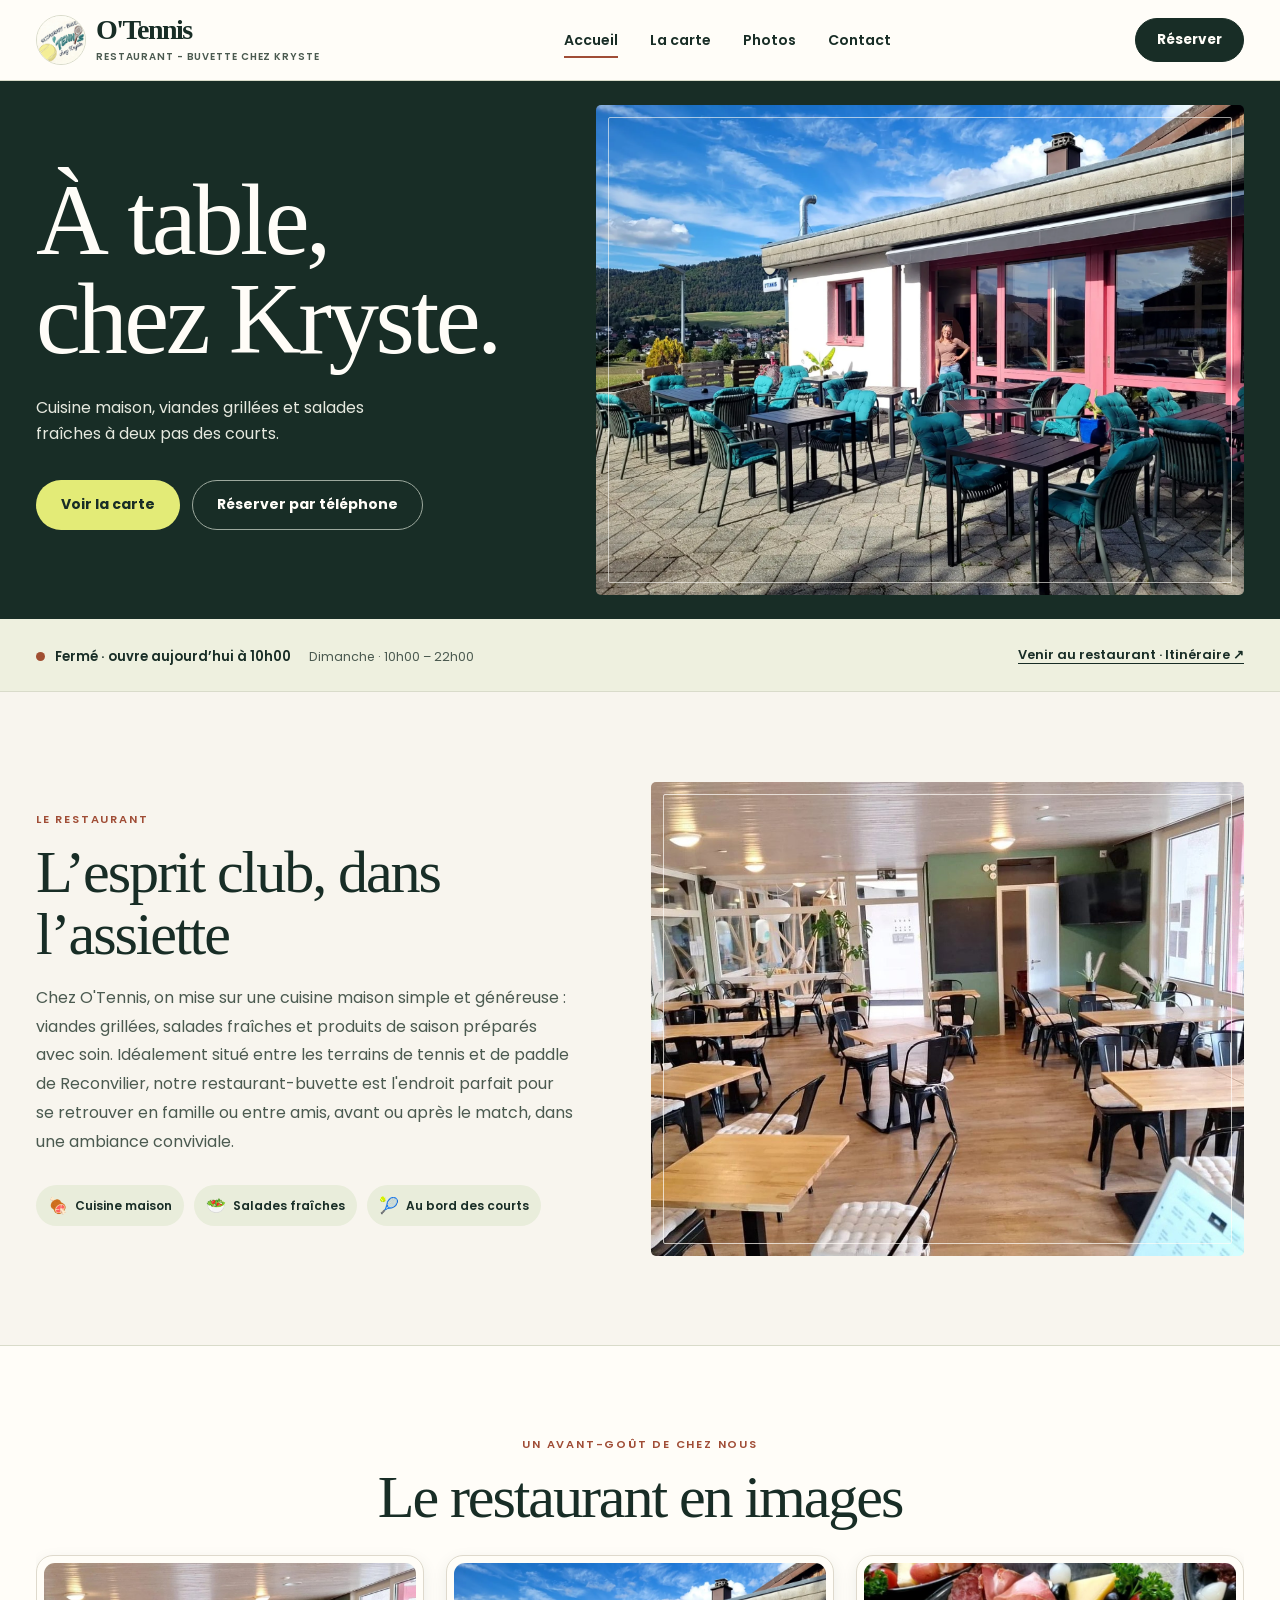
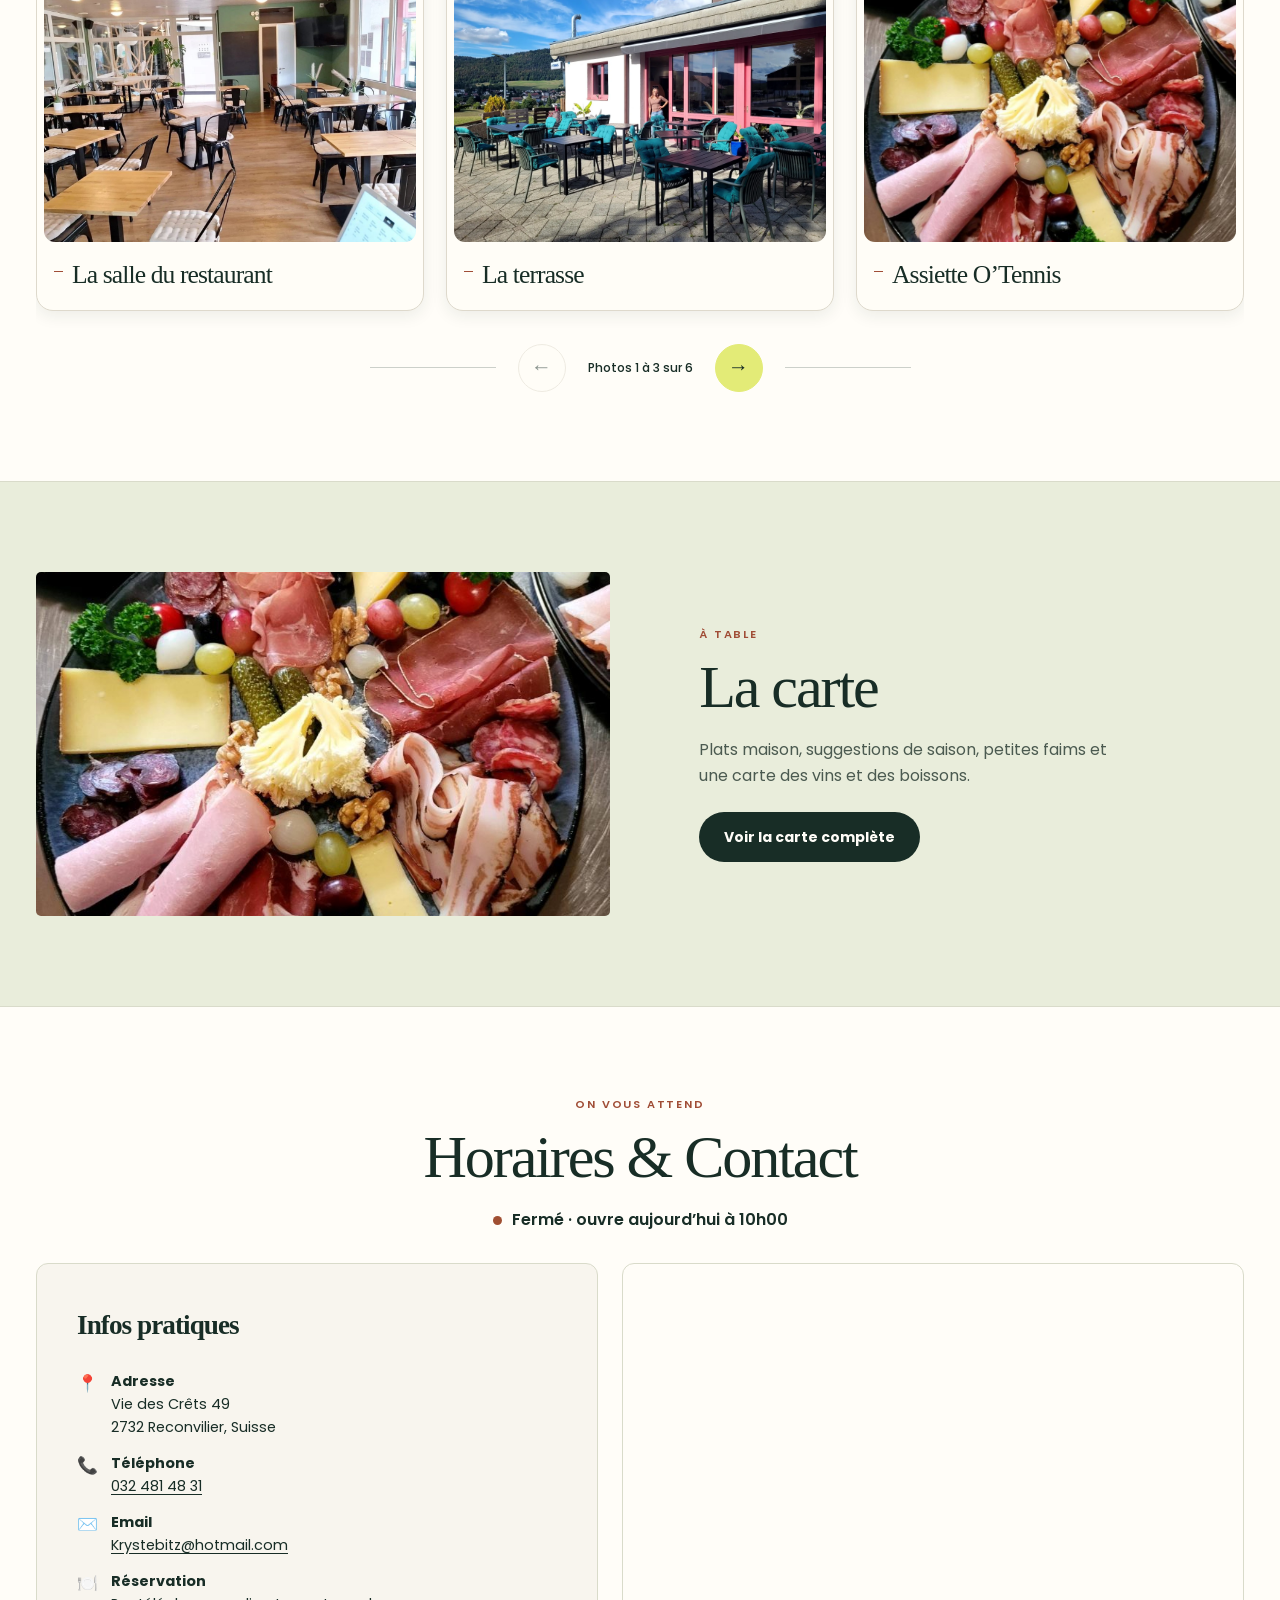
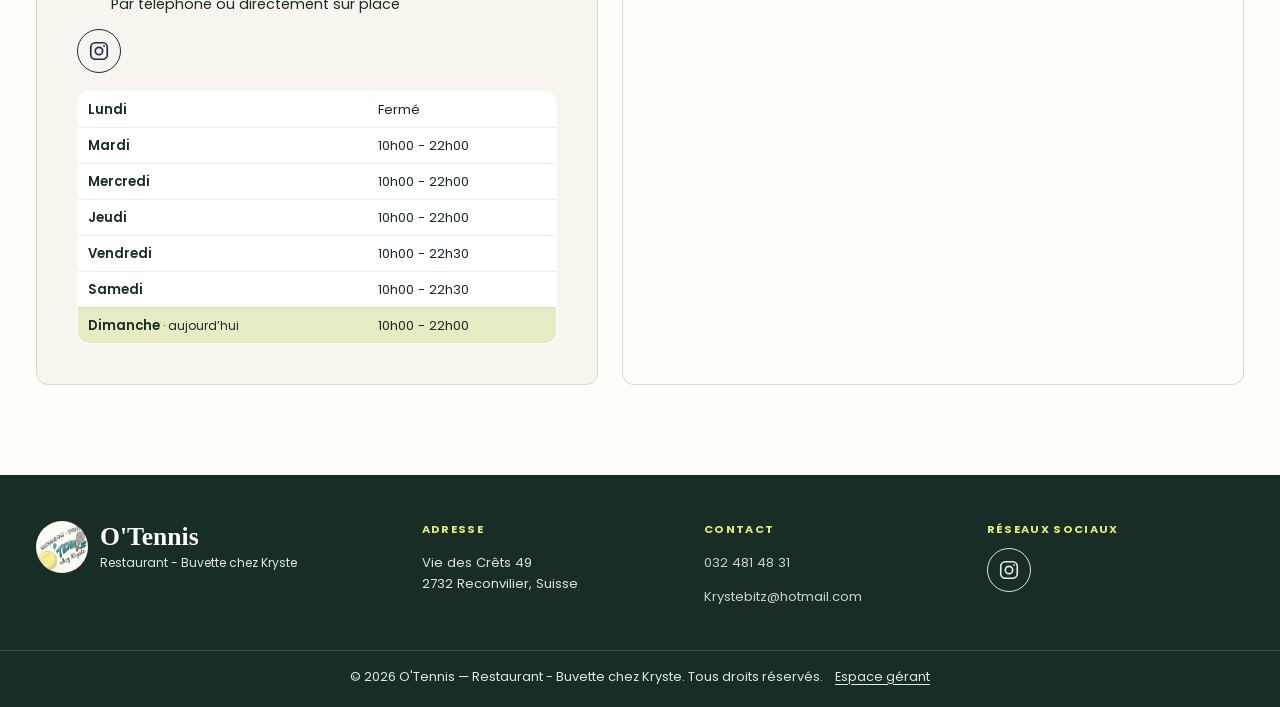
==== commit dffc3f81: "Retire l'encadré de réservation de l'accueil" ====
--- a/index.html
+++ b/index.html
@@ -203,23 +203,6 @@
     </div>
   </section>
 
-  <section id="reserver" class="reservation-section" aria-labelledby="reservation-title">
-    <div class="container">
-      <div class="reservation-card">
-        <div>
-          <p class="reservation-eyebrow">On vous garde une place ?</p>
-          <h2 id="reservation-title">Réserver une table</h2>
-          <p data-group-reservation>Vous venez à plusieurs ? Pensez à réserver par téléphone ou à nous prévenir sur place.</p>
-          <p class="reservation-note" data-preorder-note>Tartare de bœuf et cordon bleu de poulet sur demande, 24 h à l’avance.</p>
-        </div>
-        <div class="reservation-actions">
-          <a class="btn" data-call href="tel:+41324814831"><span data-phone-number>032 481 48 31</span><small>Réserver par téléphone</small></a>
-          <a class="directions-link" data-directions href="https://www.google.com/maps/dir/?api=1&amp;destination=Vie+des+Cr%C3%AAts+49%2C+2732+Reconvilier">Calculer mon itinéraire ↗</a>
-        </div>
-      </div>
-    </div>
-  </section>
-
   <!-- ===================== HORAIRES & CONTACT ===================== -->
   <section class="alt" id="contact">
     <div class="container">
